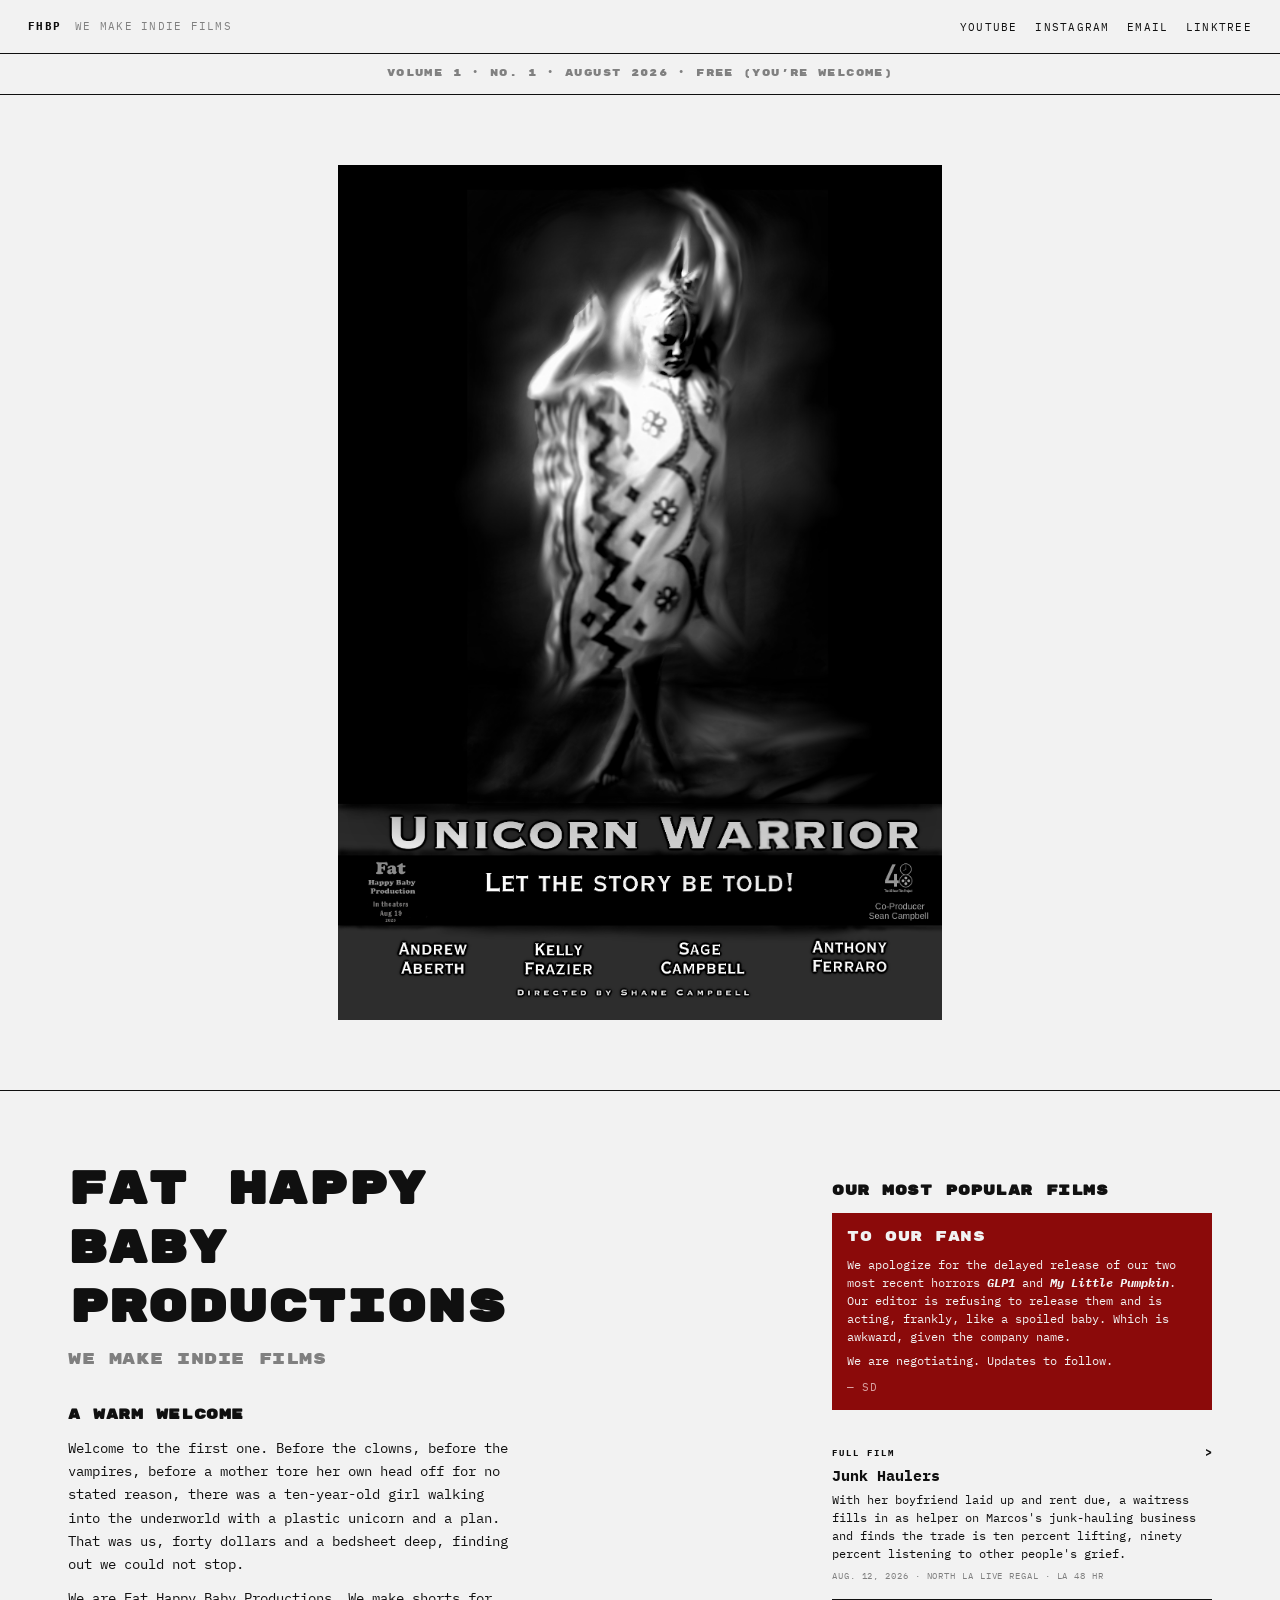
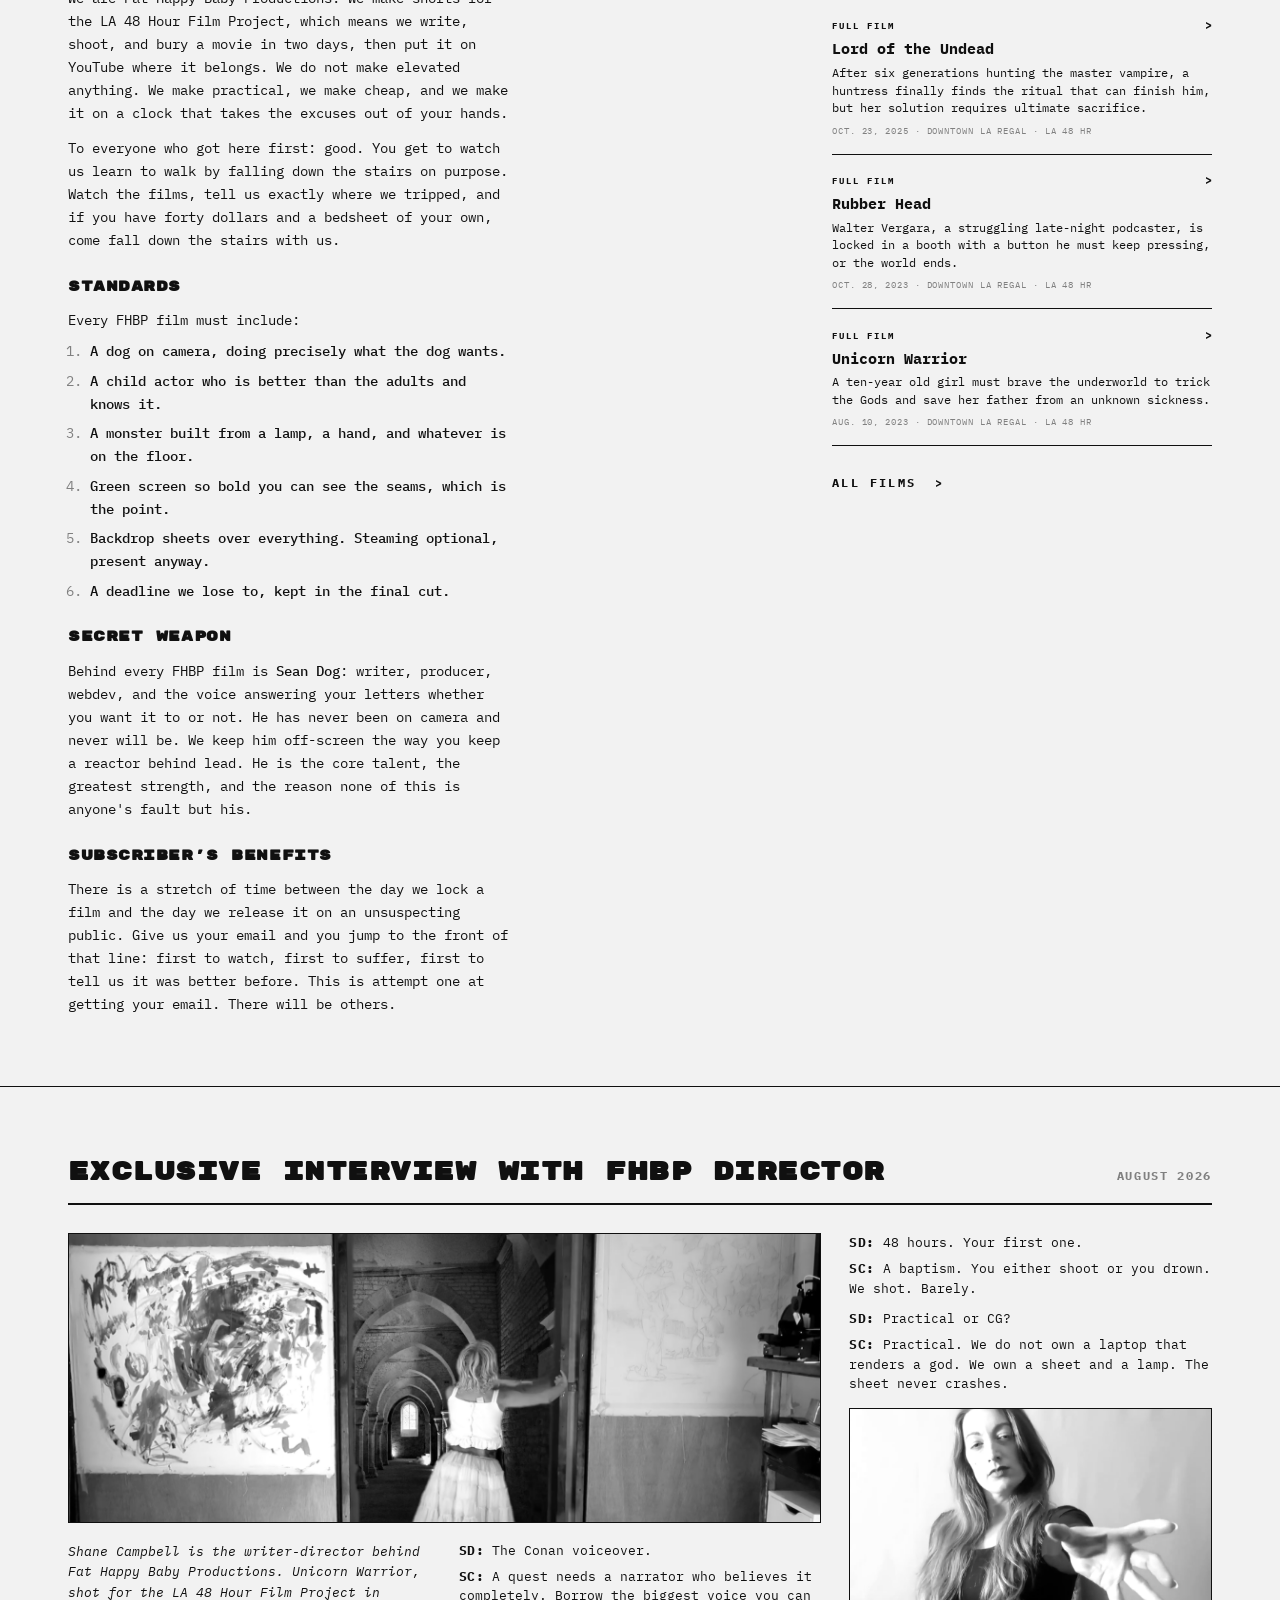
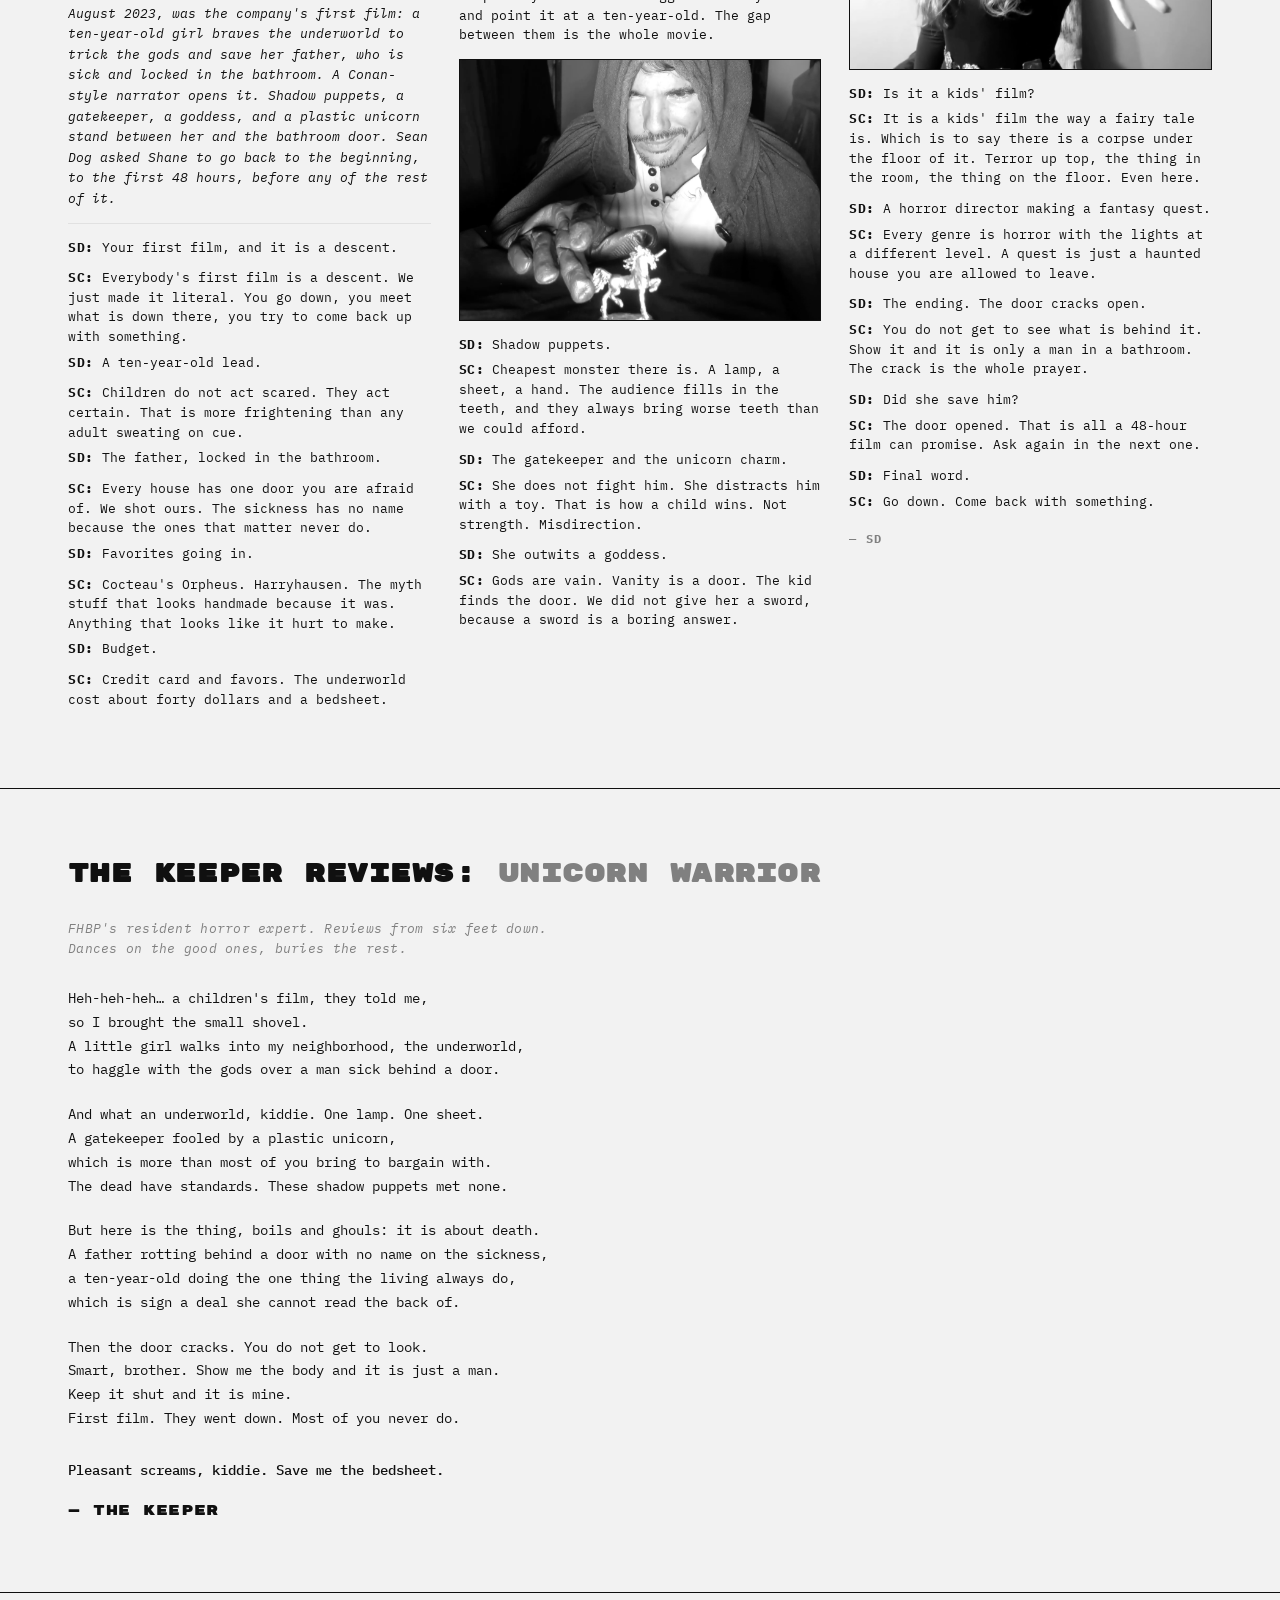
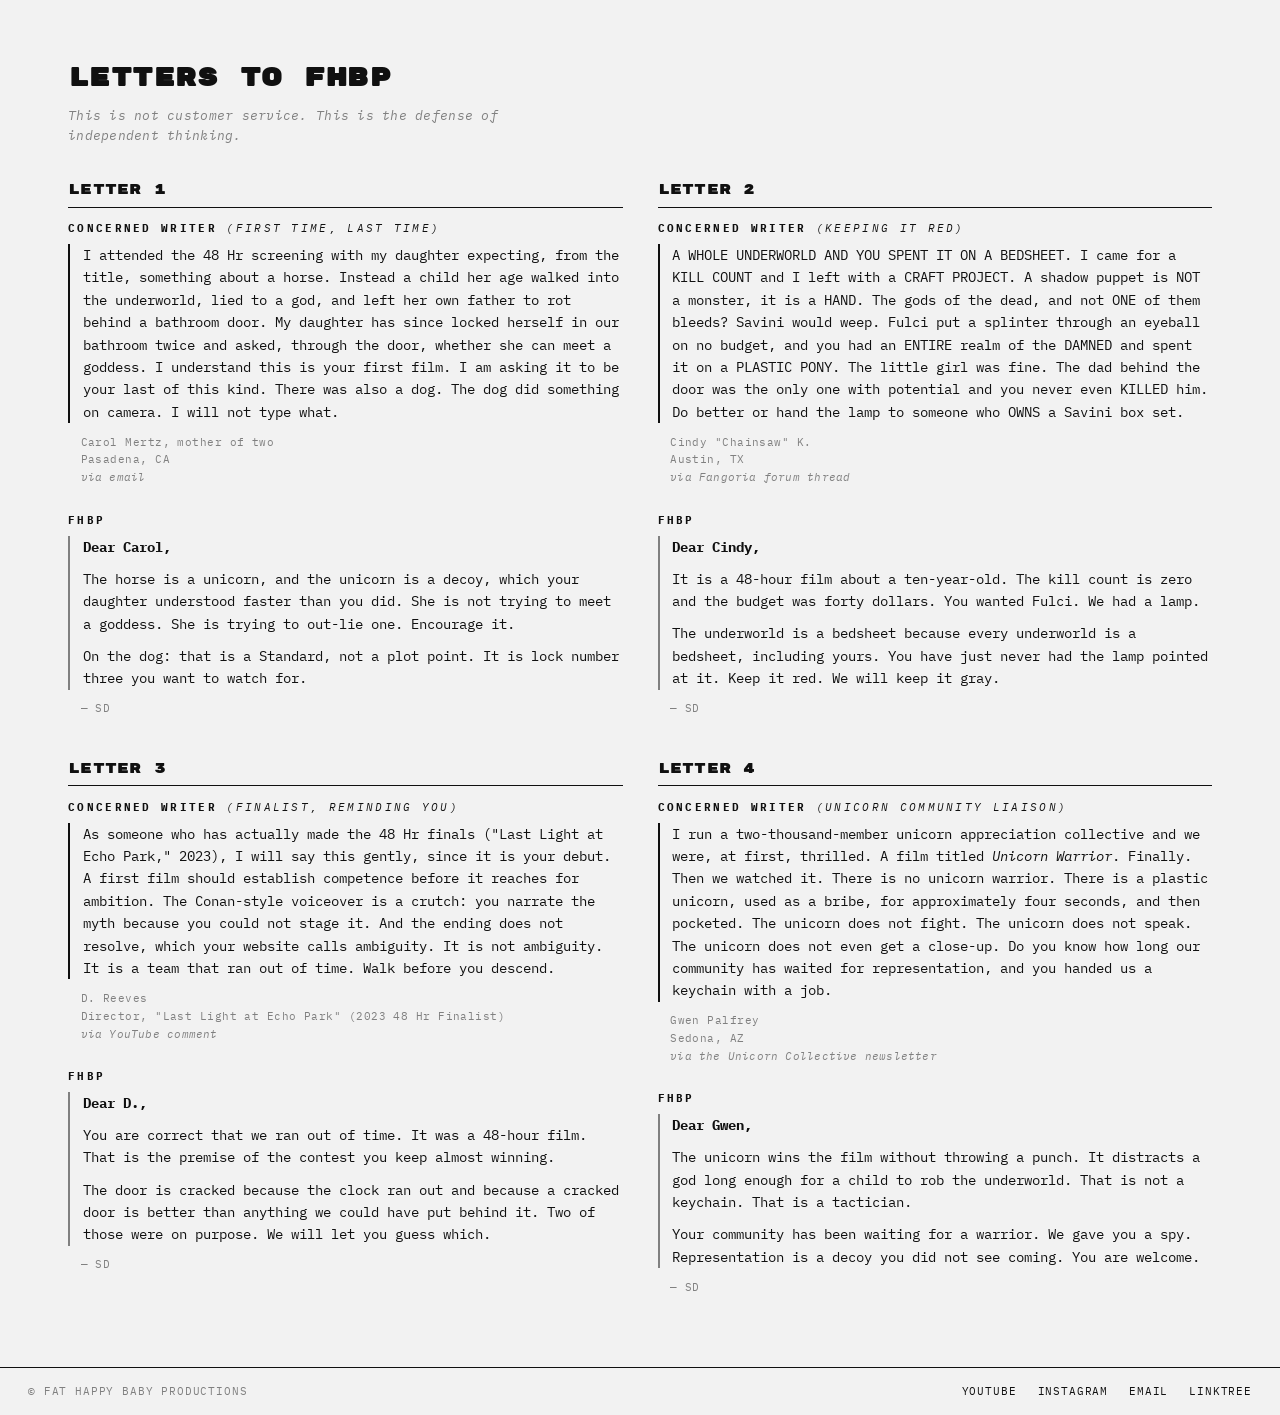
==== vol1-no1/index.html @ afd8fda3 "Add files via upload" ====
<!DOCTYPE html>
<html lang="en">
<head>
    <meta charset="UTF-8">
    <meta name="viewport" content="width=device-width, initial-scale=1.0">
    <meta name="description" content="Fat Happy Baby Productions. Independent short films.">
    <title>FHBP &middot; Vol. 1 No. 1</title>

    <link rel="preconnect" href="https://fonts.googleapis.com">
    <link rel="preconnect" href="https://fonts.gstatic.com" crossorigin>
    <link href="https://fonts.googleapis.com/css2?family=IBM+Plex+Mono:wght@400;500;700&family=Rubik+Mono+One&display=swap" rel="stylesheet">

    <link rel="stylesheet" href="css/style.css">
</head>
<body>

    <header class="topbar" aria-label="Site top bar">
        <div class="topbar__left">
            <a class="topbar__brand" href="index.html">FHBP</a>
            <p class="topbar__tagline">WE MAKE INDIE FILMS</p>
        </div>
        <ul class="topbar__links">
            <li><a href="https://www.youtube.com/@FatHappyBabyProductions" target="_blank" rel="noopener">YOUTUBE</a></li>
            <li><a href="https://www.instagram.com/Fat_Happy_Baby_Productions/" target="_blank" rel="noopener">INSTAGRAM</a></li>
            <li><a href="mailto:fathappybaby112@gmail.com">EMAIL</a></li>
            <li><a href="https://linktr.ee/FatHappyBabyProductions" target="_blank" rel="noopener">LINKTREE</a></li>
        </ul>
    </header>

    <!-- Masthead / volume line: this issue's number, date, and price gag. -->
    <p class="masthead" aria-label="Issue line">VOLUME 1 &middot; NO. 1 &middot; AUGUST 2026 &middot; FREE (YOU'RE WELCOME)</p>

    <!--
        Movie-cover: Unicorn Warrior poster at the top of the page as a
        title-card above the Fat Happy Baby cover. Full-width band,
        poster centered, max-height 95vh so it fits one screen.
    -->
    <section class="movie-cover" aria-label="Unicorn Warrior poster">
        <img src="images/unicorn-warrior-poster.png"
             alt="Unicorn Warrior. A Fat Happy Baby Productions short film. Written and directed by Shane Campbell. LA 48 Hour Film Project, August 2023."
             class="movie-cover__poster">
    </section>

    <main class="cover">
        <div class="cover__hero">
            <h1 class="cover__title">
                FAT HAPPY<br>
                BABY<br>
                PRODUCTIONS
            </h1>
            <p class="cover__subtitle">We Make Indie Films</p>

            <section class="about">
                <h2 class="about__heading">A Warm Welcome</h2>
                <p class="about__body">Welcome to the first one. Before the clowns, before the vampires, before a mother tore her own head off for no stated reason, there was a ten-year-old girl walking into the underworld with a plastic unicorn and a plan. That was us, forty dollars and a bedsheet deep, finding out we could not stop.</p>
                <p class="about__body">We are Fat Happy Baby Productions. We make shorts for the LA 48 Hour Film Project, which means we write, shoot, and bury a movie in two days, then put it on YouTube where it belongs. We do not make elevated anything. We make practical, we make cheap, and we make it on a clock that takes the excuses out of your hands.</p>
                <p class="about__body">To everyone who got here first: good. You get to watch us learn to walk by falling down the stairs on purpose. Watch the films, tell us exactly where we tripped, and if you have forty dollars and a bedsheet of your own, come fall down the stairs with us.</p>

                <h2 class="about__heading">Standards</h2>
                <p class="about__intro">Every FHBP film must include:</p>
                <ol class="about__list">
                    <li><strong class="about__lead">A dog on camera, doing precisely what the dog wants.</strong></li>
                    <li><strong class="about__lead">A child actor who is better than the adults and knows it.</strong></li>
                    <li><strong class="about__lead">A monster built from a lamp, a hand, and whatever is on the floor.</strong></li>
                    <li><strong class="about__lead">Green screen so bold you can see the seams, which is the point.</strong></li>
                    <li><strong class="about__lead">Backdrop sheets over everything. Steaming optional, present anyway.</strong></li>
                    <li><strong class="about__lead">A deadline we lose to, kept in the final cut.</strong></li>
                </ol>

                <h2 class="about__heading">Secret Weapon</h2>
                <p class="about__body">Behind every FHBP film is <strong class="about__lead">Sean Dog</strong>: writer, producer, webdev, and the voice answering your letters whether you want it to or not. He has never been on camera and never will be. We keep him off-screen the way you keep a reactor behind lead. He is the core talent, the greatest strength, and the reason none of this is anyone's fault but his.</p>

                <h2 class="about__heading">Subscriber's Benefits</h2>
                <p class="about__body">There is a stretch of time between the day we lock a film and the day we release it on an unsuspecting public. Give us your email and you jump to the front of that line: first to watch, first to suffer, first to tell us it was better before. This is attempt one at getting your email. There will be others.</p>
            </section>
        </div>

        <!--
            Most Popular Films panel. Each card is a Win95 outset-bevel button
            containing an inline pixel-art SVG sprite + title + tag + arrow.
            Buttons link to the full movie on YouTube, in a new tab.
            Sprites are monochrome (fill = currentColor, color = --ink).
            Order (top→bottom, films #8 → #1):
              8  Junk Haulers           truck
              7  Dust and Reckoning     revolver
              6b Lord of the Undead     bat
              5  Ghost in Orion 9       ghost
              4  Lost And Found         magnifying glass
              3  Killing Dragons        dragon head
              2  Rubber Head            avatar head
              1  Unicorn Warrior        unicorn head
        -->
        <aside class="latest" aria-labelledby="latest-heading">
            <h2 id="latest-heading" class="latest__heading">Our Most Popular Films</h2>

            <!--
                Horror-red "To Our Fans" apology block. Sits between the
                films heading and the film list. Announces the delayed
                releases of GLP1 and My Little Pumpkin.
            -->
            <div class="latest__note" role="note" aria-label="Note to fans">
                <p class="latest__note-label">To Our Fans</p>
                <p class="latest__note-body">We apologize for the delayed release of our two most recent horrors <em>GLP1</em> and <em>My Little Pumpkin</em>. Our editor is refusing to release them and is acting, frankly, like a spoiled baby. Which is awkward, given the company name.</p>
                <p class="latest__note-body">We are negotiating. Updates to follow.</p>
                <p class="latest__note-sd">&mdash; SD</p>
            </div>

            <ul class="latest__list">
                <!-- 9. My Little Pumpkin — jack-o-lantern sprite (link goes to channel for now — movie not released yet) [HIDDEN] -->
                <!--
<li>
                    <a class="latest__card latest__card--expanded" href="https://www.youtube.com/@FatHappyBabyProductions" target="_blank" rel="noopener">
                        <div class="latest__card__top">
                            <span class="latest__title">My Little Pumpkin</span>
                            <span class="latest__tag">FULL FILM</span>
                            <span class="latest__arrow" aria-hidden="true">&gt;</span>
                        </div>
                        <p class="latest__summary">A father has been waiting 365 days to see his daughter and take her trick or treating.</p>
                        <p class="latest__meta">Oct. 31, 2026 &middot; Online Release &middot; General 48 Hr Horror</p>
                    </a>
                </li>
-->

                <!-- 8. Junk Haulers -->
                <li>
                    <a class="latest__card" href="https://youtu.be/mEnn8HIKH_A" target="_blank" rel="noopener">
                        <p class="latest__kicker">
                            <span>Full Film</span>
                            <span class="latest__kicker-arrow" aria-hidden="true">&gt;</span>
                        </p>
                        <h3 class="latest__title">Junk Haulers</h3>
                        <p class="latest__summary">With her boyfriend laid up and rent due, a waitress fills in as helper on Marcos's junk-hauling business and finds the trade is ten percent lifting, ninety percent listening to other people's grief.</p>
                        <p class="latest__meta">Aug. 12, 2026 &middot; North LA Live Regal &middot; LA 48 Hr</p>
                    </a>
                </li>

                <!-- 7. Dust and Reckoning — revolver sprite [HIDDEN] -->
                <!--
<li>
                    <a class="latest__card latest__card--expanded" href="https://youtu.be/TeC0Sqw5HUQ" target="_blank" rel="noopener">
                        <div class="latest__card__top">
                            <span class="latest__title">Dust and Reckoning</span>
                            <span class="latest__tag">FULL FILM</span>
                            <span class="latest__arrow" aria-hidden="true">&gt;</span>
                        </div>
                        <p class="latest__summary">Full summary coming soon.</p>
                    </a>
                </li>
-->

                <!-- 6b. Lord of the Undead -->
                <li>
                    <a class="latest__card" href="https://youtu.be/wOD4a1AsMAw" target="_blank" rel="noopener">
                        <p class="latest__kicker">
                            <span>Full Film</span>
                            <span class="latest__kicker-arrow" aria-hidden="true">&gt;</span>
                        </p>
                        <h3 class="latest__title">Lord of the Undead</h3>
                        <p class="latest__summary">After six generations hunting the master vampire, a huntress finally finds the ritual that can finish him, but her solution requires ultimate sacrifice.</p>
                        <p class="latest__meta">Oct. 23, 2025 &middot; Downtown LA Regal &middot; LA 48 Hr</p>
                    </a>
                </li>

                <!-- 5. Ghost in Orion 9 — ghost sprite [HIDDEN] -->
                <!--
<li>
                    <a class="latest__card latest__card--expanded" href="https://youtu.be/ULyuZ7eTPqA" target="_blank" rel="noopener">
                        <div class="latest__card__top">
                            <span class="latest__title">Ghost in Orion 9</span>
                            <span class="latest__tag">FULL FILM</span>
                            <span class="latest__arrow" aria-hidden="true">&gt;</span>
                        </div>
                        <p class="latest__summary">When a daydreaming ten-year-old blasts off in a rocket to a derelict spaceship adrift she becomes the only detective who can solve the murder of its crew.</p>
                        <p class="latest__meta">Aug. 12, 2025 &middot; Downtown LA Regal &middot; LA 48 Hr</p>
                    </a>
                </li>
-->

                <!-- 4. Lost And Found — magnifying-glass sprite [HIDDEN] -->
                <!--
<li>
                    <a class="latest__card latest__card--expanded" href="https://youtu.be/yN339ushFe0" target="_blank" rel="noopener">
                        <div class="latest__card__top">
                            <span class="latest__title">Lost And Found</span>
                            <span class="latest__tag">FULL FILM</span>
                            <span class="latest__arrow" aria-hidden="true">&gt;</span>
                        </div>
                        <p class="latest__summary">Homicide detectives question reality as they question a 10-yr-old girl found at a crime scene who seems keenly attached to her puppy.</p>
                        <p class="latest__meta">Nov. 10, 2024 &middot; Downtown LA Regal &middot; LA 48 Hr</p>
                    </a>
                </li>
-->

                <!-- 3. Killing Dragons — dragon-head sprite [HIDDEN] -->
                <!--
<li>
                    <a class="latest__card latest__card--expanded" href="https://youtu.be/L2UykahVvFo" target="_blank" rel="noopener">
                        <div class="latest__card__top">
                            <span class="latest__title">Killing Dragons</span>
                            <span class="latest__tag">FULL FILM</span>
                            <span class="latest__arrow" aria-hidden="true">&gt;</span>
                        </div>
                        <p class="latest__summary">A hosted D&amp;D game of high stakes goes terribly wrong.</p>
                        <p class="latest__meta">Aug. 2024 &middot; Downtown LA Regal &middot; LA 48 Hr</p>
                    </a>
                </li>
-->

                <!-- 2. Rubber Head -->
                <li>
                    <a class="latest__card" href="https://youtu.be/nJDrCf0tXFk" target="_blank" rel="noopener">
                        <p class="latest__kicker">
                            <span>Full Film</span>
                            <span class="latest__kicker-arrow" aria-hidden="true">&gt;</span>
                        </p>
                        <h3 class="latest__title">Rubber Head</h3>
                        <p class="latest__summary">Walter Vergara, a struggling late-night podcaster, is locked in a booth with a button he must keep pressing, or the world ends.</p>
                        <p class="latest__meta">Oct. 28, 2023 &middot; Downtown LA Regal &middot; LA 48 Hr</p>
                    </a>
                </li>

                <!-- 1. Unicorn Warrior -->
                <li>
                    <a class="latest__card" href="https://youtu.be/NvP6vjMp8QA" target="_blank" rel="noopener">
                        <p class="latest__kicker">
                            <span>Full Film</span>
                            <span class="latest__kicker-arrow" aria-hidden="true">&gt;</span>
                        </p>
                        <h3 class="latest__title">Unicorn Warrior</h3>
                        <p class="latest__summary">A ten-year old girl must brave the underworld to trick the Gods and save her father from an unknown sickness.</p>
                        <p class="latest__meta">Aug. 10, 2023 &middot; Downtown LA Regal &middot; LA 48 Hr</p>
                    </a>
                </li>
            </ul>

            <div class="latest__footer">
                <a class="btn btn--sm" href="https://www.youtube.com/@FatHappyBabyProductions" target="_blank" rel="noopener">ALL FILMS &nbsp;&gt;</a>
            </div>

            <!-- Beehiiv subscribe form — moved from the hero column.
                 Flex-column trick in CSS pushes it to the bottom of the aside. -->
            <div class="subscribe">
                <script async
                        src="https://subscribe-forms.beehiiv.com/v3/loader.js"
                        data-beehiiv-form="a1da26f0-628c-4e11-8700-fe23c46dc58d"></script>
            </div>
        </aside>
    </main>

    <!--
        Exclusive Interview with FHBP Director (August 2026).
        A retrospective on the company's first film. Three-column
        magazine spread. Sits between the cover grid and the Letters.
    -->
    <article class="interview" aria-labelledby="interview-heading">
        <div class="interview__inner">

        <header class="interview__titleband">
            <h1 id="interview-heading" class="interview__title">Exclusive Interview with FHBP Director</h1>
            <p class="interview__date">August 2026</p>
        </header>

        <div class="interview__grid">

            <figure class="interview__hero">
                <img src="images/unicorn-qna-1.png"
                     alt="The young lead in costume on the Unicorn Warrior set, lit against a hanging backdrop sheet."
                     class="interview__hero-img">
            </figure>

            <!-- Col 3: starts at top of grid, spans both rows -->
            <div class="interview__col interview__col--3">

                <p class="interview__qa"><strong>SD:</strong> 48 hours. Your first one.</p>
                <p class="interview__qa"><strong>SC:</strong> A baptism. You either shoot or you drown. We shot. Barely.</p>

                <p class="interview__qa"><strong>SD:</strong> Practical or CG?</p>
                <p class="interview__qa"><strong>SC:</strong> Practical. We do not own a laptop that renders a god. We own a sheet and a lamp. The sheet never crashes.</p>

                <figure class="interview__inline-fig">
                    <img src="images/unicorn-qna-3.png"
                         alt="A shadow-puppet figure thrown against a lit sheet on the Unicorn Warrior set.">
                </figure>

                <p class="interview__qa"><strong>SD:</strong> Is it a kids' film?</p>
                <p class="interview__qa"><strong>SC:</strong> It is a kids' film the way a fairy tale is. Which is to say there is a corpse under the floor of it. Terror up top, the thing in the room, the thing on the floor. Even here.</p>

                <p class="interview__qa"><strong>SD:</strong> A horror director making a fantasy quest.</p>
                <p class="interview__qa"><strong>SC:</strong> Every genre is horror with the lights at a different level. A quest is just a haunted house you are allowed to leave.</p>

                <p class="interview__qa"><strong>SD:</strong> The ending. The door cracks open.</p>
                <p class="interview__qa"><strong>SC:</strong> You do not get to see what is behind it. Show it and it is only a man in a bathroom. The crack is the whole prayer.</p>

                <p class="interview__qa"><strong>SD:</strong> Did she save him?</p>
                <p class="interview__qa"><strong>SC:</strong> The door opened. That is all a 48-hour film can promise. Ask again in the next one.</p>

                <p class="interview__qa"><strong>SD:</strong> Final word.</p>
                <p class="interview__qa"><strong>SC:</strong> Go down. Come back with something.</p>

                <p class="interview__signoff">&mdash; SD</p>
            </div>

            <!-- Col 1: text starts BELOW the hero (row 2) -->
            <div class="interview__col interview__col--1">
                <p class="interview__intro">
                    <em>Shane Campbell is the writer-director behind Fat Happy Baby Productions. Unicorn Warrior, shot for the LA 48 Hour Film Project in August 2023, was the company's first film: a ten-year-old girl braves the underworld to trick the gods and save her father, who is sick and locked in the bathroom. A Conan-style narrator opens it. Shadow puppets, a gatekeeper, a goddess, and a plastic unicorn stand between her and the bathroom door. Sean Dog asked Shane to go back to the beginning, to the first 48 hours, before any of the rest of it.</em>
                </p>

                <p class="interview__qa"><strong>SD:</strong> Your first film, and it is a descent.</p>
                <p class="interview__qa"><strong>SC:</strong> Everybody's first film is a descent. We just made it literal. You go down, you meet what is down there, you try to come back up with something.</p>

                <p class="interview__qa"><strong>SD:</strong> A ten-year-old lead.</p>
                <p class="interview__qa"><strong>SC:</strong> Children do not act scared. They act certain. That is more frightening than any adult sweating on cue.</p>

                <p class="interview__qa"><strong>SD:</strong> The father, locked in the bathroom.</p>
                <p class="interview__qa"><strong>SC:</strong> Every house has one door you are afraid of. We shot ours. The sickness has no name because the ones that matter never do.</p>

                <p class="interview__qa"><strong>SD:</strong> Favorites going in.</p>
                <p class="interview__qa"><strong>SC:</strong> Cocteau's Orpheus. Harryhausen. The myth stuff that looks handmade because it was. Anything that looks like it hurt to make.</p>

                <p class="interview__qa"><strong>SD:</strong> Budget.</p>
                <p class="interview__qa"><strong>SC:</strong> Credit card and favors. The underworld cost about forty dollars and a bedsheet.</p>
            </div>

            <!-- Col 2: text starts BELOW the hero (row 2), image 2 inline mid-col -->
            <div class="interview__col interview__col--2">
                <p class="interview__qa"><strong>SD:</strong> The Conan voiceover.</p>
                <p class="interview__qa"><strong>SC:</strong> A quest needs a narrator who believes it completely. Borrow the biggest voice you can and point it at a ten-year-old. The gap between them is the whole movie.</p>

                <figure class="interview__inline-fig">
                    <img src="images/unicorn-qna-2.png"
                         alt="Shane directing the young lead on the Unicorn Warrior set.">
                </figure>

                <p class="interview__qa"><strong>SD:</strong> Shadow puppets.</p>
                <p class="interview__qa"><strong>SC:</strong> Cheapest monster there is. A lamp, a sheet, a hand. The audience fills in the teeth, and they always bring worse teeth than we could afford.</p>

                <p class="interview__qa"><strong>SD:</strong> The gatekeeper and the unicorn charm.</p>
                <p class="interview__qa"><strong>SC:</strong> She does not fight him. She distracts him with a toy. That is how a child wins. Not strength. Misdirection.</p>

                <p class="interview__qa"><strong>SD:</strong> She outwits a goddess.</p>
                <p class="interview__qa"><strong>SC:</strong> Gods are vain. Vanity is a door. The kid finds the door. We did not give her a sword, because a sword is a boring answer.</p>
            </div>

        </div>
        </div>
    </article>

    <!--
        The Keeper Reviews — film-review department hosted by The Keeper,
        FHBP's own horror-host columnist. Sits between the director interview
        and the Letters: the maker's case, then the hostile verdict, then the
        public writing back. Poem cut. Band mirrors the .interview / .letters
        pattern (full-width border-top, 1200px inner wrapper, 2px title-band
        rule). No em dashes in the body; the only dash is the sign-off.
    -->
    <section class="keeper" aria-labelledby="keeper-heading">
        <div class="keeper__inner">

            <header class="keeper__titleband">
                <h2 id="keeper-heading" class="keeper__title">
                    <span class="keeper__dept">The Keeper Reviews:</span>
                    <span class="keeper__film">Unicorn Warrior</span>
                </h2>
            </header>

            <p class="keeper__intro">FHBP's resident horror expert. Reviews from six feet down. Dances on the good ones, buries the rest.</p>

            <div class="keeper__poem">
                <p class="keeper__stanza">
                    Heh-heh-heh&hellip; a children's film, they told me,<br>
                    so I brought the small shovel.<br>
                    A little girl walks into my neighborhood, the underworld,<br>
                    to haggle with the gods over a man sick behind a door.
                </p>

                <p class="keeper__stanza">
                    And what an underworld, kiddie. One lamp. One sheet.<br>
                    A gatekeeper fooled by a plastic unicorn,<br>
                    which is more than most of you bring to bargain with.<br>
                    The dead have standards. These shadow puppets met none.
                </p>

                <p class="keeper__stanza">
                    But here is the thing, boils and ghouls: it is about death.<br>
                    A father rotting behind a door with no name on the sickness,<br>
                    a ten-year-old doing the one thing the living always do,<br>
                    which is sign a deal she cannot read the back of.
                </p>

                <p class="keeper__stanza">
                    Then the door cracks. You do not get to look.<br>
                    Smart, brother. Show me the body and it is just a man.<br>
                    Keep it shut and it is mine.<br>
                    First film. They went down. Most of you never do.
                </p>

                <p class="keeper__closer">Pleasant screams, kiddie. Save me the bedsheet.</p>
                <p class="keeper__sd">&mdash; The Keeper</p>
            </div>

        </div>
    </section>

    <!--
        Letters to the Editor — new page-level section below the cover.
        2-column grid of letter+reply pairs. Each pair has a CONCERNED
        WRITERS label above the reader letter, an FHBP label above the
        reply, and sign-offs below each body.
    -->
    <section class="letters" aria-labelledby="letters-heading">
        <div class="letters__inner">
        <h2 id="letters-heading" class="letters__heading">Letters to FHBP</h2>
        <p class="letters__motto">This is not customer service. This is the defense of independent thinking.</p>

        <div class="letters__items">
            <article class="letters__item">
                <p class="letters__marker">Letter 1</p>
                <p class="letters__label">Concerned Writer <em>(First Time, Last Time)</em></p>
                <div class="letters__letter">
                    <p>I attended the 48 Hr screening with my daughter expecting, from the title, something about a horse. Instead a child her age walked into the underworld, lied to a god, and left her own father to rot behind a bathroom door. My daughter has since locked herself in our bathroom twice and asked, through the door, whether she can meet a goddess. I understand this is your first film. I am asking it to be your last of this kind. There was also a dog. The dog did something on camera. I will not type what.</p>
                </div>
                <p class="letters__signer">Carol Mertz, mother of two<br>Pasadena, CA<br><span class="letters__medium">via email</span></p>

                <p class="letters__label letters__label--reply">FHBP</p>
                <div class="letters__reply">
                    <p><strong class="letters__salutation">Dear Carol,</strong></p>
                    <p>The horse is a unicorn, and the unicorn is a decoy, which your daughter understood faster than you did. She is not trying to meet a goddess. She is trying to out-lie one. Encourage it.</p>
                    <p>On the dog: that is a Standard, not a plot point. It is lock number three you want to watch for.</p>
                </div>
                <p class="letters__sd">&mdash; SD</p>
            </article>

            <article class="letters__item">
                <p class="letters__marker">Letter 2</p>
                <p class="letters__label">Concerned Writer <em>(Keeping It Red)</em></p>
                <div class="letters__letter">
                    <p>A WHOLE UNDERWORLD AND YOU SPENT IT ON A BEDSHEET. I came for a KILL COUNT and I left with a CRAFT PROJECT. A shadow puppet is NOT a monster, it is a HAND. The gods of the dead, and not ONE of them bleeds? Savini would weep. Fulci put a splinter through an eyeball on no budget, and you had an ENTIRE realm of the DAMNED and spent it on a PLASTIC PONY. The little girl was fine. The dad behind the door was the only one with potential and you never even KILLED him. Do better or hand the lamp to someone who OWNS a Savini box set.</p>
                </div>
                <p class="letters__signer">Cindy "Chainsaw" K.<br>Austin, TX<br><span class="letters__medium">via Fangoria forum thread</span></p>

                <p class="letters__label letters__label--reply">FHBP</p>
                <div class="letters__reply">
                    <p><strong class="letters__salutation">Dear Cindy,</strong></p>
                    <p>It is a 48-hour film about a ten-year-old. The kill count is zero and the budget was forty dollars. You wanted Fulci. We had a lamp.</p>
                    <p>The underworld is a bedsheet because every underworld is a bedsheet, including yours. You have just never had the lamp pointed at it. Keep it red. We will keep it gray.</p>
                </div>
                <p class="letters__sd">&mdash; SD</p>
            </article>

            <article class="letters__item">
                <p class="letters__marker">Letter 3</p>
                <p class="letters__label">Concerned Writer <em>(Finalist, Reminding You)</em></p>
                <div class="letters__letter">
                    <p>As someone who has actually made the 48 Hr finals ("Last Light at Echo Park," 2023), I will say this gently, since it is your debut. A first film should establish competence before it reaches for ambition. The Conan-style voiceover is a crutch: you narrate the myth because you could not stage it. And the ending does not resolve, which your website calls ambiguity. It is not ambiguity. It is a team that ran out of time. Walk before you descend.</p>
                </div>
                <p class="letters__signer">D. Reeves<br>Director, "Last Light at Echo Park" (2023 48 Hr Finalist)<br><span class="letters__medium">via YouTube comment</span></p>

                <p class="letters__label letters__label--reply">FHBP</p>
                <div class="letters__reply">
                    <p><strong class="letters__salutation">Dear D.,</strong></p>
                    <p>You are correct that we ran out of time. It was a 48-hour film. That is the premise of the contest you keep almost winning.</p>
                    <p>The door is cracked because the clock ran out and because a cracked door is better than anything we could have put behind it. Two of those were on purpose. We will let you guess which.</p>
                </div>
                <p class="letters__sd">&mdash; SD</p>
            </article>

            <article class="letters__item">
                <p class="letters__marker">Letter 4</p>
                <p class="letters__label">Concerned Writer <em>(Unicorn Community Liaison)</em></p>
                <div class="letters__letter">
                    <p>I run a two-thousand-member unicorn appreciation collective and we were, at first, thrilled. A film titled <em>Unicorn Warrior</em>. Finally. Then we watched it. There is no unicorn warrior. There is a plastic unicorn, used as a bribe, for approximately four seconds, and then pocketed. The unicorn does not fight. The unicorn does not speak. The unicorn does not even get a close-up. Do you know how long our community has waited for representation, and you handed us a keychain with a job.</p>
                </div>
                <p class="letters__signer">Gwen Palfrey<br>Sedona, AZ<br><span class="letters__medium">via the Unicorn Collective newsletter</span></p>

                <p class="letters__label letters__label--reply">FHBP</p>
                <div class="letters__reply">
                    <p><strong class="letters__salutation">Dear Gwen,</strong></p>
                    <p>The unicorn wins the film without throwing a punch. It distracts a god long enough for a child to rob the underworld. That is not a keychain. That is a tactician.</p>
                    <p>Your community has been waiting for a warrior. We gave you a spy. Representation is a decoy you did not see coming. You are welcome.</p>
                </div>
                <p class="letters__sd">&mdash; SD</p>
            </article>
        </div>
        </div>
    </section>

    <footer class="footer" aria-label="Site footer">
        <p class="footer__copyright">&copy; Fat Happy Baby Productions</p>
        <ul class="footer__links">
            <li><a href="https://www.youtube.com/@FatHappyBabyProductions" target="_blank" rel="noopener">YOUTUBE</a></li>
            <li><a href="https://www.instagram.com/Fat_Happy_Baby_Productions/" target="_blank" rel="noopener">INSTAGRAM</a></li>
            <li><a href="mailto:fathappybaby112@gmail.com">EMAIL</a></li>
            <li><a href="https://linktr.ee/FatHappyBabyProductions" target="_blank" rel="noopener">LINKTREE</a></li>
        </ul>
    </footer>

    <script src="js/script.js"></script>
    <script type="text/javascript" async
            src="https://subscribe-forms.beehiiv.com/attribution.js"></script>
</body>
</html>
---- vol1-no1/css/style.css ----
/* ============================================================
   FAT HAPPY BABY PRODUCTIONS — retro cover
   Style reference: https://back290s.framer.website/
   Tokens sampled from the reference's inline CSS.
   ============================================================ */

:root {
    --bg:      #F2F2F2;
    --ink:     #101010;
    --rule:    #e1e1e1;
    --mute:    #808080;
    --accent:  #0099ff;

    --font-pixel: 'Rubik Mono One', 'Courier New', monospace;
    --font-mono:  'IBM Plex Mono', 'Courier New', monospace;

    --pad-x: 2rem;
    --pad-x-sm: 1rem;
}

* {
    box-sizing: border-box;
    margin: 0;
    padding: 0;
}

html, body {
    background: var(--bg);
    color: var(--ink);
    font-family: var(--font-mono);
    font-size: 14px;
    line-height: 1.6;
    -webkit-font-smoothing: antialiased;
    -moz-osx-font-smoothing: grayscale;
}

body {
    min-height: 100vh;
    display: flex;
    flex-direction: column;
}

a { color: var(--ink); }

/* ---------- Top bar --------------------------------------- */

.topbar {
    display: flex;
    justify-content: space-between;
    align-items: center;
    padding: 1.1rem var(--pad-x);
    border-bottom: 1px solid var(--ink);
}

/* FHBP brand mark on the left of the top bar — plain mono caps,
   ink-colored, linked to home. No button chrome. */
.topbar__brand {
    font-family: var(--font-mono);
    font-size: 0.75rem;
    letter-spacing: 0.12em;
    text-transform: uppercase;
    color: var(--ink);
    text-decoration: none;
    font-weight: 700;
    transition: color 0.15s ease;
}

.topbar__brand:hover,
.topbar__brand:focus-visible {
    color: var(--accent);
    outline: none;
}

/* Tagline on the right side of the top bar — plain mono caps,
   muted, non-interactive. Pairs with the FHBP mark on the left. */
.topbar__tagline {
    margin: 0;
    font-family: var(--font-mono);
    font-size: 0.75rem;
    letter-spacing: 0.12em;
    text-transform: uppercase;
    color: var(--mute);
    white-space: nowrap;
}

/* Left cluster: FHBP brand mark + tagline sitting side by side. */
.topbar__left {
    display: flex;
    align-items: baseline;
    gap: 1rem;
    flex-wrap: wrap;
}

/* Right cluster: social links in the top bar (mirror of footer links). */
.topbar__links {
    list-style: none;
    display: flex;
    flex-wrap: wrap;
    gap: 1.25rem;
    margin: 0;
    padding: 0;
}

.topbar__links a {
    font-family: var(--font-mono);
    font-size: 0.75rem;
    letter-spacing: 0.12em;
    text-transform: uppercase;
    color: var(--ink);
    text-decoration: none;
    border-bottom: 1px solid transparent;
    transition: color 0.15s ease, border-color 0.15s ease;
}

.topbar__links a:hover,
.topbar__links a:focus-visible {
    color: var(--accent);
    border-bottom-color: var(--accent);
    outline: none;
}

/* ---------- Movie-cover (page-0 poster band) ------------
   Full-width black band sitting between the topbar and the
   Fat Happy Baby cover. Poster centered, scaled to fit one
   viewport worth of scroll without exceeding natural size.
--------------------------------------------------------- */

.movie-cover {
    /* background: #000; */
    display: flex;
    justify-content: center;
    align-items: center;
    width: 100%;
    margin: 0 auto;
    padding: 5rem 0; /* vertical breathing room so poster doesn't touch the topbar/section rules; no side padding */
    border-bottom: 1px solid var(--ink);
}

.movie-cover__poster {
    display: block;
    max-width: 100%;
    max-height: 95vh;
    width: auto;
    height: auto;
}

/* ---------- Button (shared) ------------------------------
   Classic Win95-era chrome: outset bevel, inset on press.
   Used for the top-bar links and the big cover CTA.
--------------------------------------------------------- */

.btn {
    display: inline-block;
    font-family: var(--font-mono);
    color: var(--ink);
    background: var(--rule);
    text-decoration: none;
    text-transform: uppercase;
    letter-spacing: 0.1em;
    border: 3px outset var(--mute);
    cursor: pointer;
    user-select: none;
}

.btn:hover {
    background: #ececec;
}

.btn:active {
    border-style: inset;
    background: var(--rule);
}

.btn:focus-visible {
    outline: 2px dotted var(--ink);
    outline-offset: -5px;
}

.btn--sm {
    padding: 0.45rem 0.9rem;
    font-size: 0.7rem;
}

.btn--lg {
    padding: 0.9rem 1.5rem;
    font-size: 0.875rem;
}

/* ---------- Cover / hero ---------------------------------- */

.cover {
    display: grid;
    grid-template-columns: minmax(0, 1fr) minmax(260px, 380px);
    gap: 4rem;
    align-items: stretch;
    padding: 5rem var(--pad-x); /* was 4rem top/bottom — matched to .movie-cover for consistent section spacing */
    max-width: 1200px;
    margin: 0 auto;
    width: 100%;
}

.cover__hero {
    display: flex;
    flex-direction: column;
    align-items: flex-start;
}

.cover__title {
    font-family: var(--font-pixel);
    /* Rubik Mono One is a chunky single-weight display font; clamp()
       scales it smoothly across viewport widths. */
    font-size: clamp(1.5rem, 6vw, 3.25rem);
    line-height: 1.3;
    letter-spacing: 0.02em;
    margin-bottom: 0.75rem; /* was 2.5rem — tightened; .cover__subtitle now sits just below */
}

/* Subtitle under the FAT HAPPY BABY PRODUCTIONS wordmark.
   Same Rubik Mono One pixel face as the title so it reads as a
   continuation, but much smaller and muted so the title stays dominant.
   Separates the brand lockup from the About prose below. */
.cover__subtitle {
    font-family: var(--font-pixel);
    font-size: clamp(0.85rem, 1.8vw, 1.1rem);
    line-height: 1.4;
    letter-spacing: 0.04em;
    color: var(--mute);
    margin-bottom: 2.5rem;
}

/* ---------- About block (Standards + Secret Weapon) -----
   Lives directly under the wordmark in the hero column.
   Pixel-font section headings, mono body with mid-weight
   leads on each list item.
--------------------------------------------------------- */

.about {
    font-family: var(--font-mono);
    font-size: 1rem; /* was 0.95rem */
    line-height: 1.65;
    max-width: 55ch;
    color: var(--ink);
}

.about__heading {
    font-family: var(--font-pixel);
    font-size: 1rem; /* was 0.75rem — bumped to match .letters__marker */
    line-height: 1.4;
    letter-spacing: 0.04em;
    margin-top: 1.75rem;
    margin-bottom: 0.9rem;
}

.about__heading:first-child {
    margin-top: 0;
}

.about__intro {
    margin-bottom: 0.6rem;
}

.about__list {
    padding-left: 1.6rem;
    margin-bottom: 0.4rem;
}

.about__list li {
    margin-bottom: 0.45rem;
}

.about__list li::marker {
    font-family: var(--font-mono);
    color: var(--mute);
}

.about__lead {
    font-weight: 500;
    color: var(--ink);
}

.about__body {
    margin-bottom: 0.8rem;
}

.about__body:last-child {
    margin-bottom: 0;
}

/* Beehiiv subscribe form wrapper — now lives at the bottom of the
   Most Popular Films aside. margin-top:auto pushes it to the end of
   the stretched flex column. */
.subscribe {
    margin-top: auto;
    padding-top: 2rem;
}

/* ---------- Most Popular Films panel (cover aside) -------
   Editorial list: each film is a stacked kicker / title /
   summary / meta pair, separated by hairline ink rules.
   Reads as a cousin to the Letters section below.
--------------------------------------------------------- */

.latest {
    /* Flex column so the heading/list/footer stack normally at the top,
       and the subscribe form (last child) gets pushed to the bottom
       of the stretched aside via margin-top:auto. */
    display: flex;
    flex-direction: column;
    /* Dropped ~20px so the heading lines up visually with the
       top of the FAT HAPPY BABY PRODUCTIONS wordmark. */
    margin-top: 20px;
}

.latest__heading {
    font-family: var(--font-pixel);
    font-size: 1rem; /* was 0.75rem — bumped to match .letters__marker */
    line-height: 1.4;
    letter-spacing: 0.04em;
    margin-bottom: 0.9rem;
}

/* ---------- "To Our Fans" apology note ------------------
   Horror-red marquee-style block inserted between the
   "Our Most Popular Films" heading and the film list.
   Announces delayed releases. Cream-on-red so it pops
   against the F2F2F2 page background.
--------------------------------------------------------- */

.latest__note {
    background: #8b0a0a;
    color: #f2f2f2;
    padding: 1rem 1.1rem;
    margin-bottom: 1.25rem;
    font-family: var(--font-mono);
}

.latest__note-label {
    font-family: var(--font-pixel);
    font-size: 1rem;
    line-height: 1.4;
    letter-spacing: 0.04em;
    text-transform: uppercase;
    color: #f2f2f2;
    margin-bottom: 0.7rem;
}

.latest__note-body {
    font-size: 0.85rem;
    line-height: 1.5;
    color: #f2f2f2;
    margin-bottom: 0.5rem;
}

.latest__note-body:last-of-type {
    margin-bottom: 0;
}

.latest__note-body em {
    font-style: italic;
    font-weight: 700;
}

.latest__note-sd {
    font-size: 0.75rem;
    letter-spacing: 0.04em;
    color: #d9a3a3;
    margin-top: 0.6rem;
}

/* ============================================================
   OLD: Win95-bevel card treatment. Kept commented for revert.
   To restore: swap the comment markers around this block and
   the EDITORIAL block below it.
   ============================================================ */
/*
.latest__list {
    list-style: none;
    display: flex;
    flex-direction: column;
    gap: 0.4rem;
}

.latest__card {
    display: grid;
    grid-template-columns: minmax(0, 1fr) auto auto;
    align-items: center;
    gap: 0.75rem;
    padding: 0.35rem 0.75rem;
    background: var(--rule);
    border: 3px outset var(--mute);
    color: var(--ink);
    text-decoration: none;
    cursor: pointer;
    user-select: none;
}

.latest__card:hover { background: #ececec; }

.latest__card:active {
    border-style: inset;
    background: var(--rule);
}

.latest__card:focus-visible {
    outline: 2px dotted var(--ink);
    outline-offset: -5px;
}

.latest__card.latest__card--expanded {
    display: block;
    padding: 0.55rem 0.75rem;
}

.latest__card.latest__card--expanded .latest__card__top {
    display: grid;
    grid-template-columns: minmax(0, 1fr) auto auto;
    align-items: center;
    gap: 0.75rem;
    margin-bottom: 0.55rem;
}

.latest__summary {
    font-family: var(--font-mono);
    font-size: 0.85rem;
    line-height: 1.45;
    color: var(--ink);
    margin-bottom: 0.5rem;
}

.latest__meta {
    font-family: var(--font-mono);
    font-size: 0.7rem;
    letter-spacing: 0.1em;
    text-transform: uppercase;
    color: var(--mute);
}

.latest__title {
    font-family: var(--font-mono);
    font-weight: 700;
    font-size: 0.95rem;
    color: var(--ink);
    white-space: nowrap;
    overflow: hidden;
    text-overflow: ellipsis;
    text-align: left;
}

.latest__tag {
    font-family: var(--font-mono);
    font-size: 0.65rem;
    letter-spacing: 0.12em;
    text-transform: uppercase;
    color: var(--mute);
    white-space: nowrap;
}

.latest__arrow {
    font-family: var(--font-mono);
    font-size: 0.9rem;
    color: var(--ink);
    padding-right: 0.15rem;
}

.latest__footer {
    margin-top: 1rem;
    display: flex;
    justify-content: flex-start;
}
*/

/* ============================================================
   NEW: EDITORIAL list treatment.
   No box, no bevel. Each film is kicker / title / summary /
   meta, separated by a hairline ink rule.
   ============================================================ */

.latest__list {
    list-style: none;
    display: flex;
    flex-direction: column;
}

.latest__list li {
    border-bottom: 1px solid var(--ink);
}

.latest__card {
    display: block;
    padding: 1.1rem 0;
    color: var(--ink);
    text-decoration: none;
    cursor: pointer;
}

.latest__card:hover .latest__title {
    text-decoration: underline;
    text-underline-offset: 0.2em;
}

.latest__card:focus-visible {
    outline: 2px dotted var(--ink);
    outline-offset: 4px;
}

/* "Full Film" kicker row above each title. Same tracked-caps
   treatment as .letters__label so the two sections rhyme. */
.latest__kicker {
    font-family: var(--font-mono);
    font-weight: 700;
    font-size: 0.65rem;
    letter-spacing: 0.22em;
    text-transform: uppercase;
    color: var(--ink);
    margin-bottom: 0.35rem;
    display: flex;
    justify-content: space-between;
    align-items: baseline;
}

.latest__kicker-arrow {
    font-size: 0.85rem;
    letter-spacing: 0;
    color: var(--ink);
}

.latest__title {
    font-family: var(--font-mono);
    font-weight: 700;
    font-size: 1.05rem;
    line-height: 1.3;
    color: var(--ink);
    margin-bottom: 0.4rem;
}

.latest__summary {
    font-family: var(--font-mono);
    font-size: 0.85rem;
    line-height: 1.5;
    color: var(--ink);
    margin-bottom: 0.45rem;
}

.latest__meta {
    font-family: var(--font-mono);
    font-size: 0.65rem;
    letter-spacing: 0.1em;
    text-transform: uppercase;
    color: var(--mute);
}

/* ALL FILMS link at bottom of the list — flat editorial text
   treatment. Overrides the .btn base class's Win95 chrome only
   within this footer; .btn elsewhere on the site is unaffected. */
.latest__footer {
    margin-top: 1.5rem;        /* was 1.1rem — more space above the CTA */
    display: flex;
    justify-content: flex-start;   /* left-aligned */
}

.latest__footer .btn,
.latest__footer .btn--sm {
    background: none;
    border: none;
    padding: 0.4rem 0;         /* vertical click target, no horizontal inset so it hugs the left edge */
    font-family: var(--font-mono);
    font-weight: 700;
    font-size: 0.85rem;        /* was 0.65rem — small bump, more readable without dominating */
    letter-spacing: 0.2em;     /* was 0.22em — barely tighter for the slightly bigger type */
    text-transform: uppercase;
    color: var(--ink);
    cursor: pointer;
    transition: color 0.15s ease;
}

.latest__footer .btn:hover,
.latest__footer .btn:focus-visible {
    color: var(--accent);
    outline: none;
}

.latest__footer .btn:active {
    background: none;
    border: none;
}

/* ---------- Letters to the Editor section --------------
   Full-width band below the cover grid. Ink hairline on top
   separates it from the hero. Items live in a 2-column grid
   (collapses to 1 column on narrow screens). Each item stacks
   vertically: label, letter body, signer, label, reply body,
   SD sign. Labels are the Slash-style column headers.
--------------------------------------------------------- */

.letters {
    border-top: 1px solid var(--ink);
    padding: 5rem 0;         /* was `5rem var(--pad-x)` — side padding moved to .letters__inner so border-top spans wider */
    margin: 0 auto;
    width: 100%;
    font-family: var(--font-mono);
    color: var(--ink);
}

/* Inner wrapper that caps the letters CONTENT at 1200px (where the
   2-column grid stays readable), while the outer .letters border-top
   runs the full width of the band above. */
.letters__inner {
    max-width: 1200px;
    margin: 0 auto;
    padding: 0 var(--pad-x);
}

.letters__heading {
    font-family: var(--font-pixel);
    font-size: clamp(1.25rem, 3vw, 1.75rem);
    line-height: 1.3;
    letter-spacing: 0.02em;
    margin-bottom: 0.8rem;
}

/* FHBP motto below the heading — short declarative subtitle framing the
   letters section as combat, not customer service. */
.letters__motto {
    font-family: var(--font-mono);
    font-size: 0.95rem; /* was 0.9rem */
    font-style: italic;
    line-height: 1.5;
    letter-spacing: 0.02em;
    color: var(--mute);
    margin-bottom: 2.5rem;
    max-width: 65ch;
}

.letters__items {
    display: grid;
    grid-template-columns: repeat(2, minmax(0, 1fr));
    gap: 3rem 2.5rem;
}

.letters__item {
    /* Each cell is a single letter + reply stacked vertically. */
}

/* Per-card chapter marker ("LETTER 1" / "LETTER 2"). Rubik Mono One for
   typographic weight, with a hairline rule beneath to clearly separate
   each letter in the grid. Sits above the small CONCERNED WRITER label. */
.letters__marker {
    font-family: var(--font-pixel);
    font-size: 1rem;
    line-height: 1.3;
    letter-spacing: 0.02em;
    color: var(--ink);
    text-transform: uppercase;
    margin-bottom: 0.9rem;
    padding-bottom: 0.5rem;
    border-bottom: 1px solid var(--ink);
}

/* Column-header style label above each block ("CONCERNED WRITER" / "FHBP"). */
.letters__label {
    font-family: var(--font-mono);
    font-weight: 700;
    font-size: 0.75rem; /* was 0.65rem */
    letter-spacing: 0.22em;
    color: var(--ink);
    text-transform: uppercase;
    margin-bottom: 0.5rem;
}

/* Italicized parenthetical qualifier inside a label — e.g.
   "CONCERNED WRITER (BIG WINNER WITH IDEAS)". Lighter weight so the
   base label stays loudest. */
.letters__label em {
    font-style: italic;
    font-weight: 400;
}

.letters__label--reply {
    margin-top: 1.75rem;
}

.letters__letter,
.letters__reply {
    font-size: 1rem; /* was 0.9rem */
    line-height: 1.6;
    border-left: 2px solid var(--ink);
    padding-left: 0.9rem;
}

.letters__reply {
    border-left-color: var(--mute);
}

.letters__letter p,
.letters__reply p {
    margin-bottom: 0.7rem;
}

.letters__letter p:last-child,
.letters__reply p:last-child {
    margin-bottom: 0;
}

.letters__salutation {
    font-weight: 700;
}

.letters__signer,
.letters__sd {
    color: var(--mute);
    font-size: 0.8rem; /* was 0.75rem */
    letter-spacing: 0.04em;
    margin-top: 0.75rem;
    padding-left: 0.9rem;
}

/* Delivery channel stamp inside a signer — "via email", "via YouTube comment".
   Italic, same mute color, slightly smaller so it sits as a postmark. */
.letters__medium {
    font-style: italic;
    font-size: 0.75rem; /* was 0.7rem */
    letter-spacing: 0.02em;
}

/* ---------- Footer --------------------------------------- */

.footer {
    border-top: 1px solid var(--ink);
    padding: 1.1rem var(--pad-x);
    font-family: var(--font-mono);
    font-size: 0.75rem;
    letter-spacing: 0.08em;
    text-transform: uppercase;
    display: flex;
    justify-content: space-between;
    align-items: center;
    gap: 1rem;
    flex-wrap: wrap;
}

.footer__copyright {
    color: var(--mute);
    white-space: nowrap;
}

.footer__links {
    list-style: none;
    display: flex;
    flex-wrap: wrap;
    gap: 1.5rem;
    margin: 0;
}

.footer__links a {
    color: var(--ink);
    text-decoration: none;
    border-bottom: 1px solid transparent;
    transition: color 0.15s ease, border-color 0.15s ease;
}

.footer__links a:hover,
.footer__links a:focus-visible {
    color: var(--accent);
    border-bottom-color: var(--accent);
    outline: none;
}

/* ---------- Medium screens: stack two-column cover ------ */

@media (max-width: 900px) {
    .cover {
        grid-template-columns: 1fr;
        gap: 2.5rem;
        padding-top: 4rem;    /* was 3rem */
        padding-bottom: 4rem; /* was 3rem */
    }

    .cover__hero {
        align-self: stretch;
    }

    .latest {
        max-width: 560px;
    }

    .letters__items {
        grid-template-columns: 1fr;
        gap: 2.5rem;
    }
}

/* ---------- Small screens -------------------------------- */

@media (max-width: 600px) {
    .topbar { padding: 0.9rem var(--pad-x-sm); }
    .topbar__tagline { display: none; }
    .topbar__links { gap: 0.9rem; }
    .topbar__links a { font-size: 0.65rem; letter-spacing: 0.08em; }
    .cover  { padding: 4rem var(--pad-x-sm); } /* was 3rem top/bottom */
    .footer { padding: 0.9rem var(--pad-x-sm); }

    .cover__title { font-size: clamp(1.2rem, 8vw, 2rem); line-height: 1.4; }
    .btn--lg      { font-size: 0.8rem; padding: 0.8rem 1.1rem; }
    .btn--sm      { font-size: 0.65rem; padding: 0.4rem 0.75rem; }

    .latest           { /* no padding change — panel has no border */ }
    .latest__heading  { font-size: 0.85rem; margin-bottom: 0.75rem; } /* was 0.7rem */
    .latest__card     { padding: 0.95rem 0; } /* was grid 0.35rem 0.6rem — editorial block layout now */
    .latest__title    { font-size: 0.95rem; } /* was 0.8rem */
    .latest__kicker   { font-size: 0.6rem; letter-spacing: 0.2em; }
    .latest__summary  { font-size: 0.8rem; }
    .latest__meta     { font-size: 0.6rem; }

    .footer__links     { gap: 1rem; font-size: 0.7rem; }
    .footer__copyright { font-size: 0.7rem; }

    .letters         { padding: 4rem 0; } /* was 2.5rem top/bottom — side padding on .letters__inner */
    .letters__inner  { padding: 0 var(--pad-x-sm); }
    .letters__heading { font-size: 0.75rem; margin-bottom: 1.5rem; }
    .letters__letter,
    .letters__reply   { font-size: 0.9rem; max-width: none; padding-left: 0.75rem; }
    .letters__reply   { margin-left: 1rem; }
}

/* ---------- Reduced motion ------------------------------- */

@media (prefers-reduced-motion: reduce) {
    * { transition: none !important; animation: none !important; }
}

/* ============================================================
   Exclusive Interview with FHBP Director
   ------------------------------------------------------------
   Three-column magazine spread, sits between the cover grid
   and the Letters to FHBP section. Shares typography tokens
   with the rest of the page; no new tokens introduced.
   ============================================================ */

.interview {
    border-top: 1px solid var(--ink);
    padding: 5rem 0;         /* side padding moved to .interview__inner so border-top spans wider */
    margin: 0 auto;
    width: 100%;
}

/* Inner wrapper caps the interview CONTENT at 1200px (where the
   3-column grid stays readable), while the outer .interview
   border-top runs the full width of the band above. */
.interview__inner {
    max-width: 1200px;
    margin: 0 auto;
    padding: 0 var(--pad-x);
}

/* ---- Title band (full-width, above the grid) ---- */

.interview__titleband {
    display: flex;
    justify-content: space-between;
    align-items: baseline;
    gap: 1rem;
    flex-wrap: wrap;
    border-bottom: 2px solid var(--ink);
    padding-bottom: 1rem;
    margin-bottom: 2rem;
}

.interview__title {
    font-family: var(--font-pixel);
    font-size: clamp(1.25rem, 3vw, 1.75rem);
    line-height: 1.3;
    letter-spacing: 0.02em;
    text-transform: uppercase;
}

.interview__date {
    font-family: var(--font-mono);
    font-weight: 700;
    font-size: 0.85rem;
    letter-spacing: 0.14em;
    text-transform: uppercase;
    color: var(--mute);
    white-space: nowrap;
}

/* ---- Three-column grid ----
   Row 1: hero image (cols 1+2) | col 3 content (starts at top)
   Row 2: col 1 text            | col 2 text            | col 3 continues
   Col 3 is a single element spanning rows 1+2 so it starts at the top.
------------------------------ */

.interview__grid {
    display: grid;
    grid-template-columns: 1fr 1fr 1fr;
    grid-template-rows: auto 1fr;
    column-gap: 2rem;
    row-gap: 1.25rem;
    align-items: start;
}

/* Hero image — row 1, cols 1+2 */
.interview__hero {
    grid-column: 1 / span 2;
    grid-row: 1;
    margin: 0;
    overflow: hidden;
    border: 1px solid var(--ink);
}

.interview__hero-img {
    display: block;
    width: 100%;
    height: clamp(220px, 32vh, 360px);
    object-fit: cover;
    object-position: center 25%;
    filter: grayscale(100%);
}

/* Col placements */
.interview__col--1 { grid-column: 1; grid-row: 2; }
.interview__col--2 { grid-column: 2; grid-row: 2; }
.interview__col--3 { grid-column: 3; grid-row: 1 / span 2; }

/* ---- Intro paragraph (italic lede at top of col 1) ---- */

.interview__intro {
    font-family: var(--font-mono);
    font-size: 0.95rem;
    line-height: 1.55;
    color: var(--ink);
    padding-bottom: 1rem;
    margin-bottom: 1rem;
    border-bottom: 1px solid var(--rule);
}

.interview__intro em {
    font-style: italic;
}

/* ---- Q&A body ---- */

.interview__qa {
    font-family: var(--font-mono);
    font-size: 0.9rem;
    line-height: 1.55;
    color: var(--ink);
    margin-bottom: 0.65rem;
}

.interview__qa strong {
    font-weight: 700;
    letter-spacing: 0.04em;
}

.interview__qa + .interview__qa {
    margin-top: -0.2rem;
}

/* Answer (every 2nd .interview__qa) gets a hair more space below
   so SD/SC pairs visually group. */
.interview__qa:nth-of-type(2n) {
    margin-bottom: 1rem;
}

/* ---- Inline figure (images 2 and 3) ---- */

.interview__inline-fig {
    margin: 0.4rem 0 1rem;
    border: 1px solid var(--ink);
    overflow: hidden;
}

.interview__inline-fig img {
    display: block;
    width: 100%;
    height: auto;
    max-height: 260px;
    object-fit: cover;
    object-position: center;
    filter: grayscale(100%);
}

/* ---- Sign-off ---- */

.interview__signoff {
    font-family: var(--font-mono);
    font-weight: 700;
    font-size: 0.85rem;
    letter-spacing: 0.1em;
    color: var(--mute);
    margin-top: 1.25rem;
}

/* ---- Medium screens: 2 columns; col 3 reflows into 2 sub-cols ---- */

@media (max-width: 900px) {
    .interview__grid {
        grid-template-columns: 1fr 1fr;
    }
    .interview__hero  { grid-column: 1 / span 2; }
    .interview__col--1 { grid-column: 1; grid-row: 2; }
    .interview__col--2 { grid-column: 2; grid-row: 2; }
    .interview__col--3 {
        grid-column: 1 / span 2;
        grid-row: 3;
        column-count: 2;
        column-gap: 2rem;
    }
    .interview__col--3 .interview__inline-fig,
    .interview__col--3 .interview__qa {
        break-inside: avoid;
    }
}

/* ---- Narrow screens: single column ---- */

@media (max-width: 600px) {
    .interview       { padding: 2rem 0 3rem; }
    .interview__inner { padding: 0 var(--pad-x-sm); }
    .interview__grid { grid-template-columns: 1fr; }
    .interview__hero   { grid-column: 1; grid-row: 1; }
    .interview__col--1 { grid-column: 1; grid-row: 2; }
    .interview__col--2 { grid-column: 1; grid-row: 3; }
    .interview__col--3 { grid-column: 1; grid-row: 4; column-count: 1; }
    .interview__hero-img {
        height: clamp(180px, 42vh, 280px);
    }
}

/* ============================================================
   The Keeper Reviews
   ------------------------------------------------------------
   Film-review department hosted by The Keeper, inserted between
   the interview and the letters. Band mirrors .interview /
   .letters: full-width border-top, 1200px inner wrapper, 2px
   title-band rule. Poem cut, left-justified. Uses existing
   tokens; the only literal color is the horror-red sign-off,
   matching the "To Our Fans" note (#8b0a0a) already on the page.
   ============================================================ */

.keeper {
    border-top: 1px solid var(--ink);
    padding: 5rem 0;
    margin: 0 auto;
    width: 100%;
    font-family: var(--font-mono);
    color: var(--ink);
}

/* Inner wrapper caps content at 1200px while the border-top runs
   the full width of the band, exactly like .interview__inner. */
.keeper__inner {
    max-width: 1200px;
    margin: 0 auto;
    padding: 0 var(--pad-x);
}

/* Header spacing only — no rule beneath (unlike the interview
   titleband); it just holds the title above the poem. */
.keeper__titleband {
    margin-bottom: 2rem;
}

/* One line: "The Keeper Reviews: Rubber Head". Scale matches
   .interview__title / .letters__heading. Keeper part ink; the
   film title in the lighter mute gray used for the interview
   "November 2026" date. */
.keeper__title {
    font-family: var(--font-pixel);
    font-size: clamp(1.25rem, 3vw, 1.75rem);
    line-height: 1.3;
    letter-spacing: 0.02em;
    text-transform: uppercase;
}

.keeper__dept { color: var(--ink); }
.keeper__film { color: var(--mute); }

/* One-line critic tag under the title — italic mute standfirst,
   mirroring .letters__motto. */
.keeper__intro {
    font-style: italic;
    font-size: 0.95rem;
    line-height: 1.5;
    letter-spacing: 0.02em;
    color: var(--mute);
    margin-bottom: 2rem;
    max-width: 65ch;
}

/* Poem body — left-justified stanzas, generous line rhythm. */
.keeper__stanza {
    font-size: 1rem;
    line-height: 1.7;
    margin-bottom: 1.5rem;
}

.keeper__closer {
    font-size: 1rem;
    line-height: 1.7;
    font-weight: 500;
    margin: 2rem 0 1.25rem;
}

/* Sign-off — black (ink), same as the body line above it. */
.keeper__sd {
    font-family: var(--font-pixel);
    font-size: 1rem;
    letter-spacing: 0.04em;
    color: var(--ink);
}

/* ---- Narrow screens ---- */

@media (max-width: 600px) {
    .keeper        { padding: 4rem 0; }
    .keeper__inner { padding: 0 var(--pad-x-sm); }
    .keeper__stanza,
    .keeper__closer { font-size: 0.9rem; }
}

/* ============================================================
   Masthead / volume line
   A thin full-width strip between the topbar and the poster band,
   carrying the issue number, date, and price gag. Pixel face,
   tracked caps, centered, ink hairline beneath.
   ============================================================ */

.masthead {
    font-family: var(--font-pixel);
    font-size: 0.7rem;
    letter-spacing: 0.14em;
    text-transform: uppercase;
    color: var(--mute);
    text-align: center;
    padding: 0.85rem var(--pad-x);
    border-bottom: 1px solid var(--ink);
}

@media (max-width: 600px) {
    .masthead {
        font-size: 0.58rem;
        letter-spacing: 0.08em;
        padding: 0.7rem var(--pad-x-sm);
    }
}
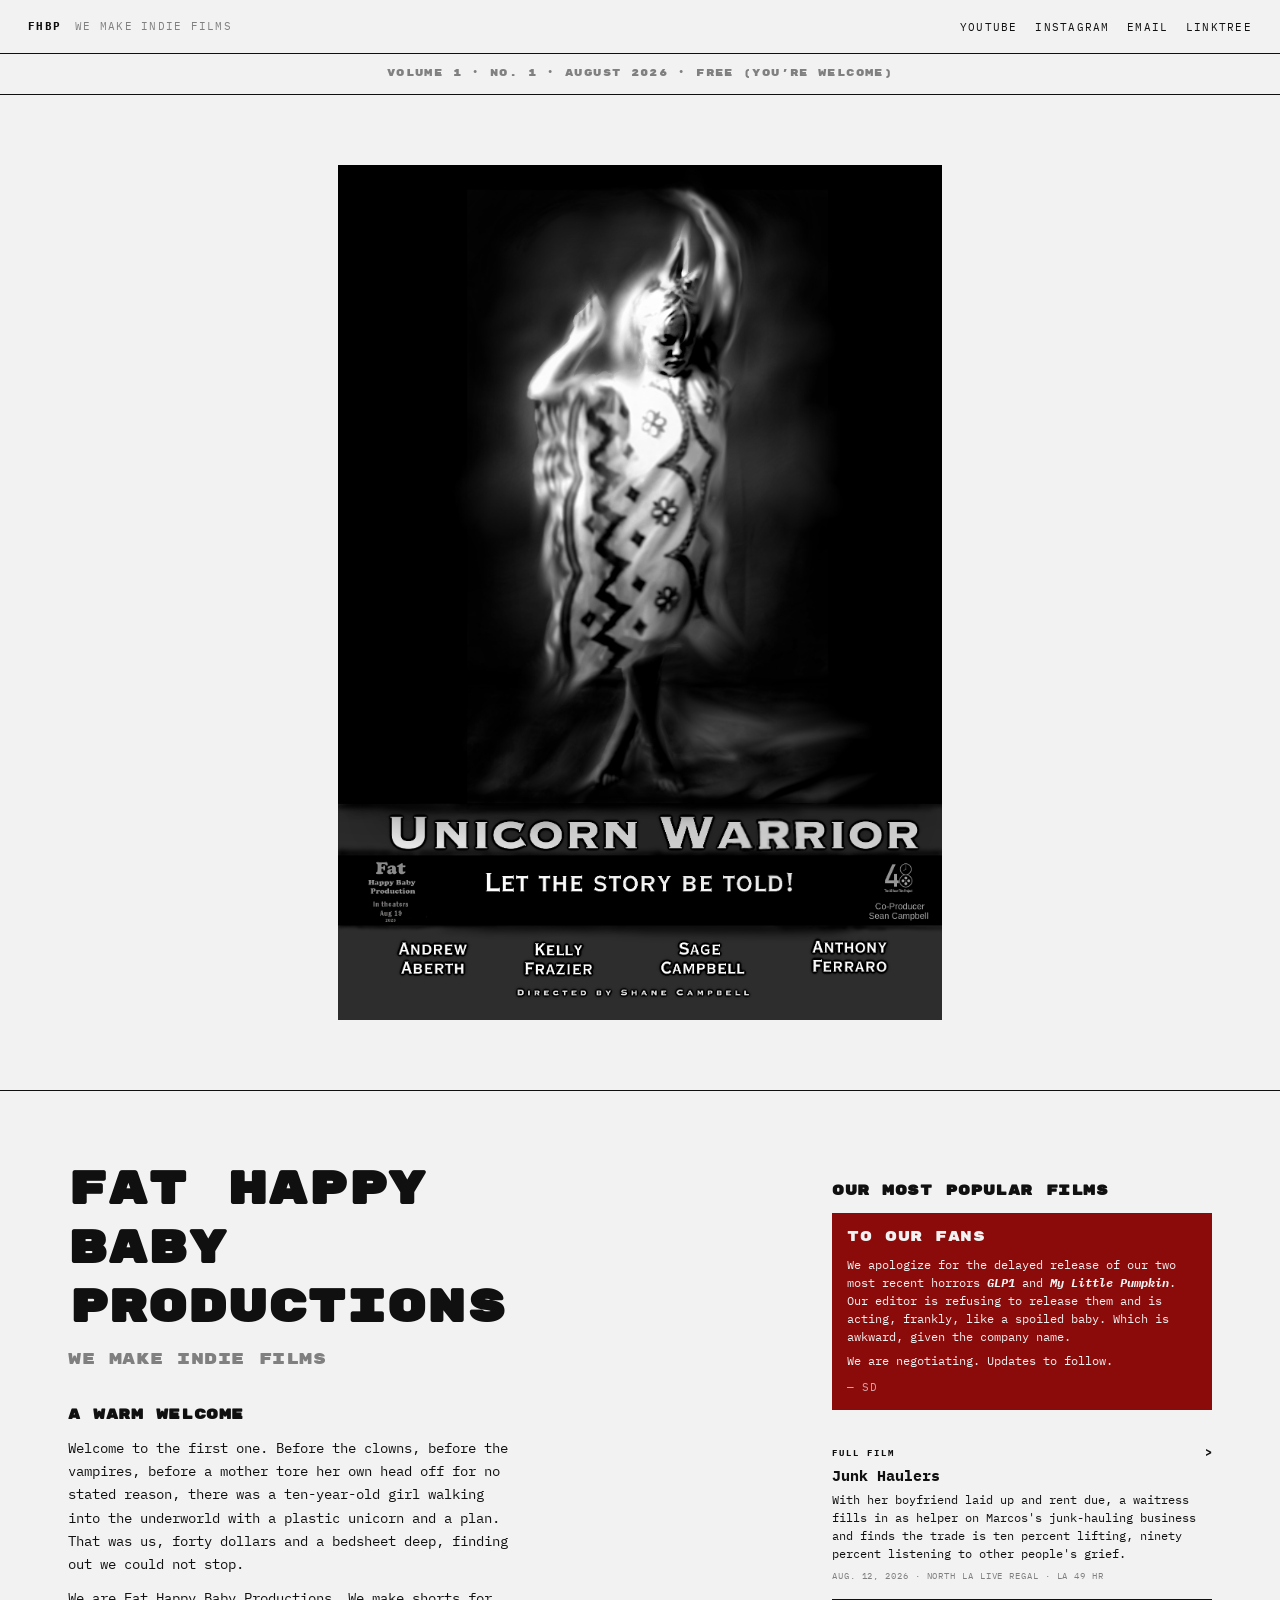
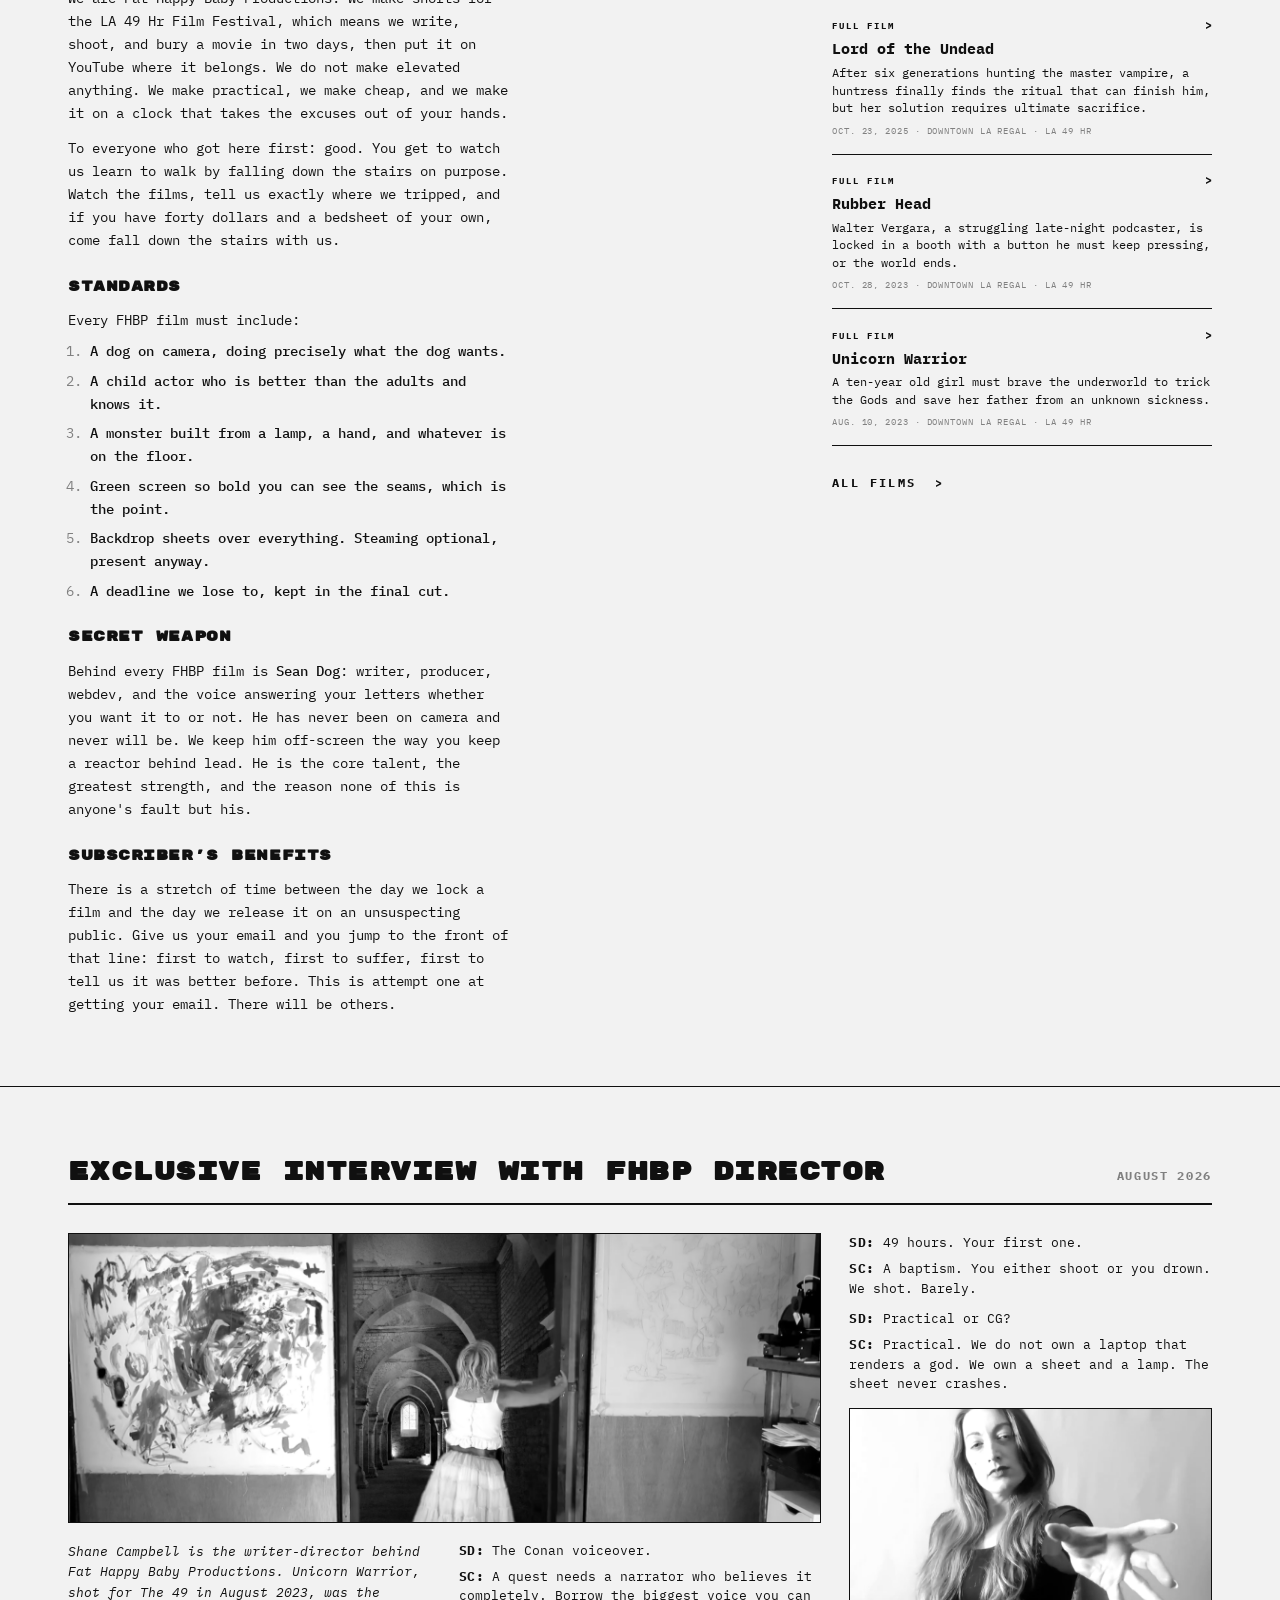
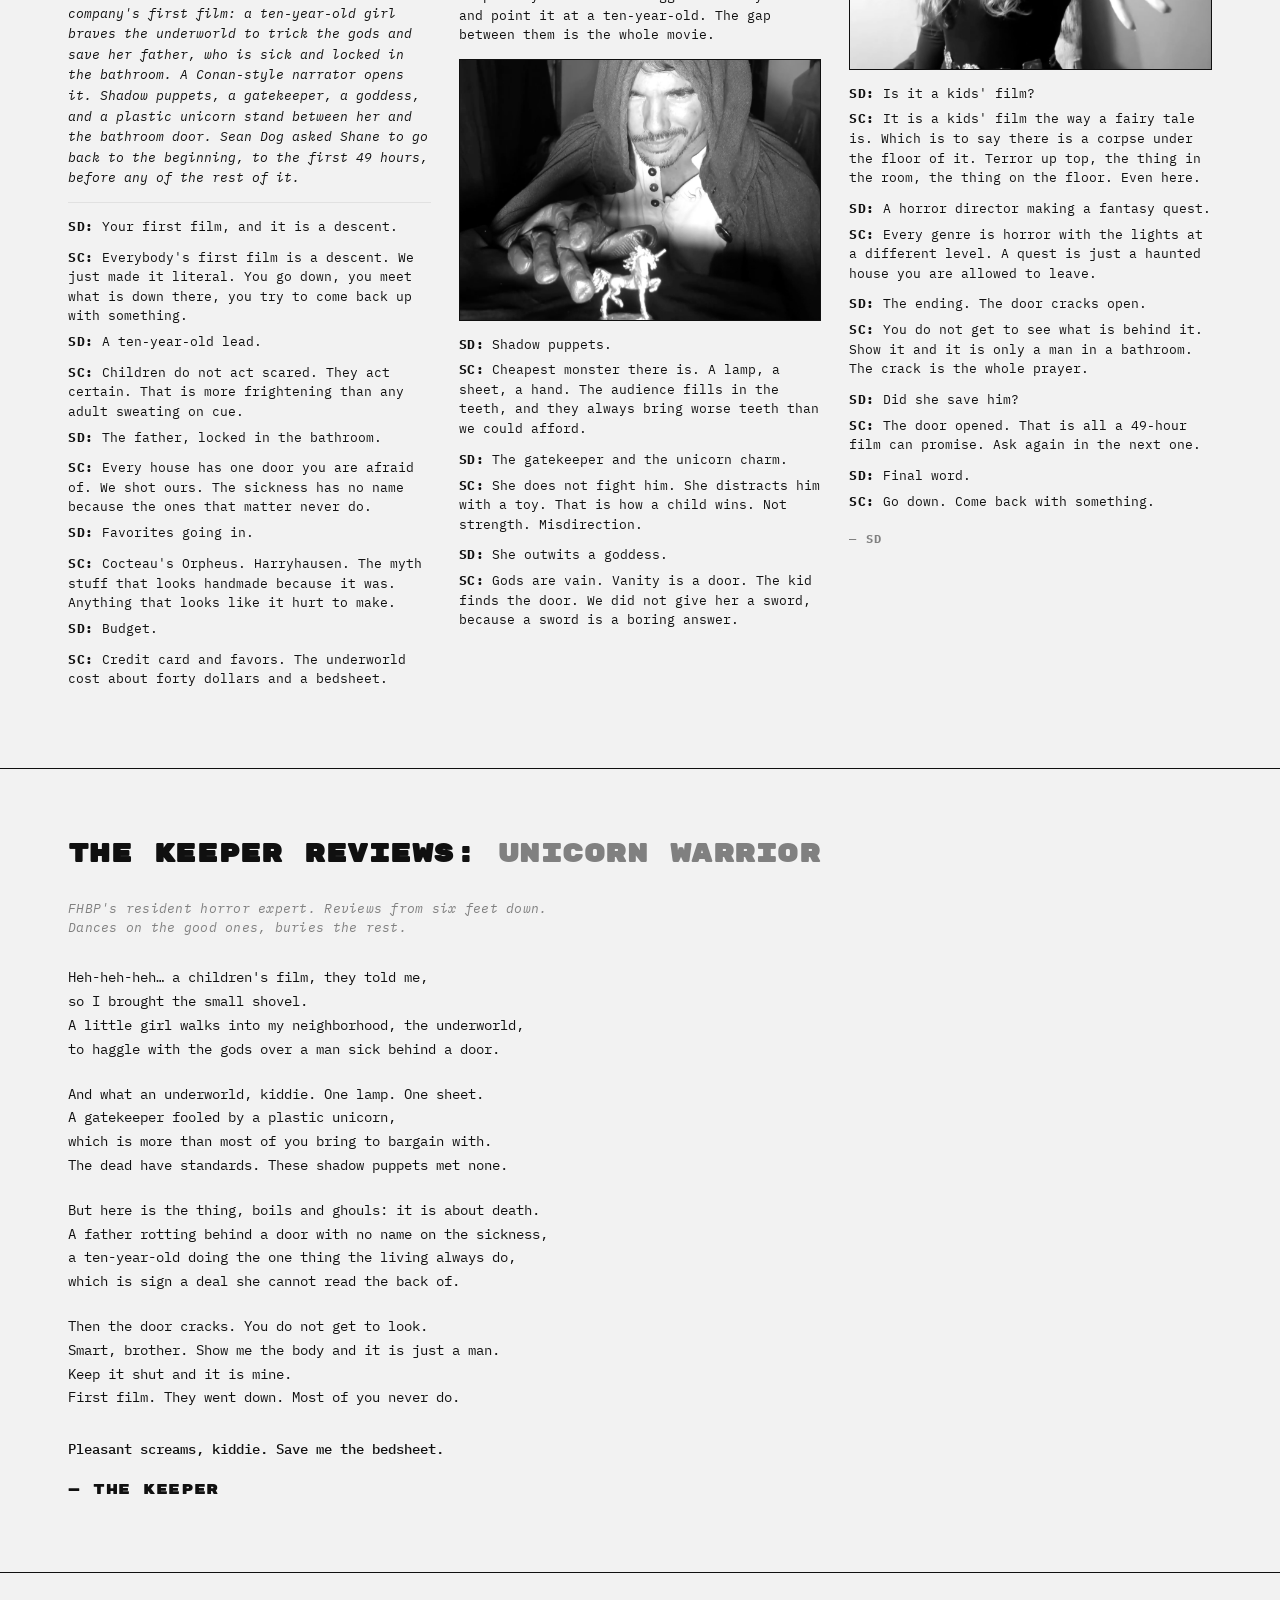
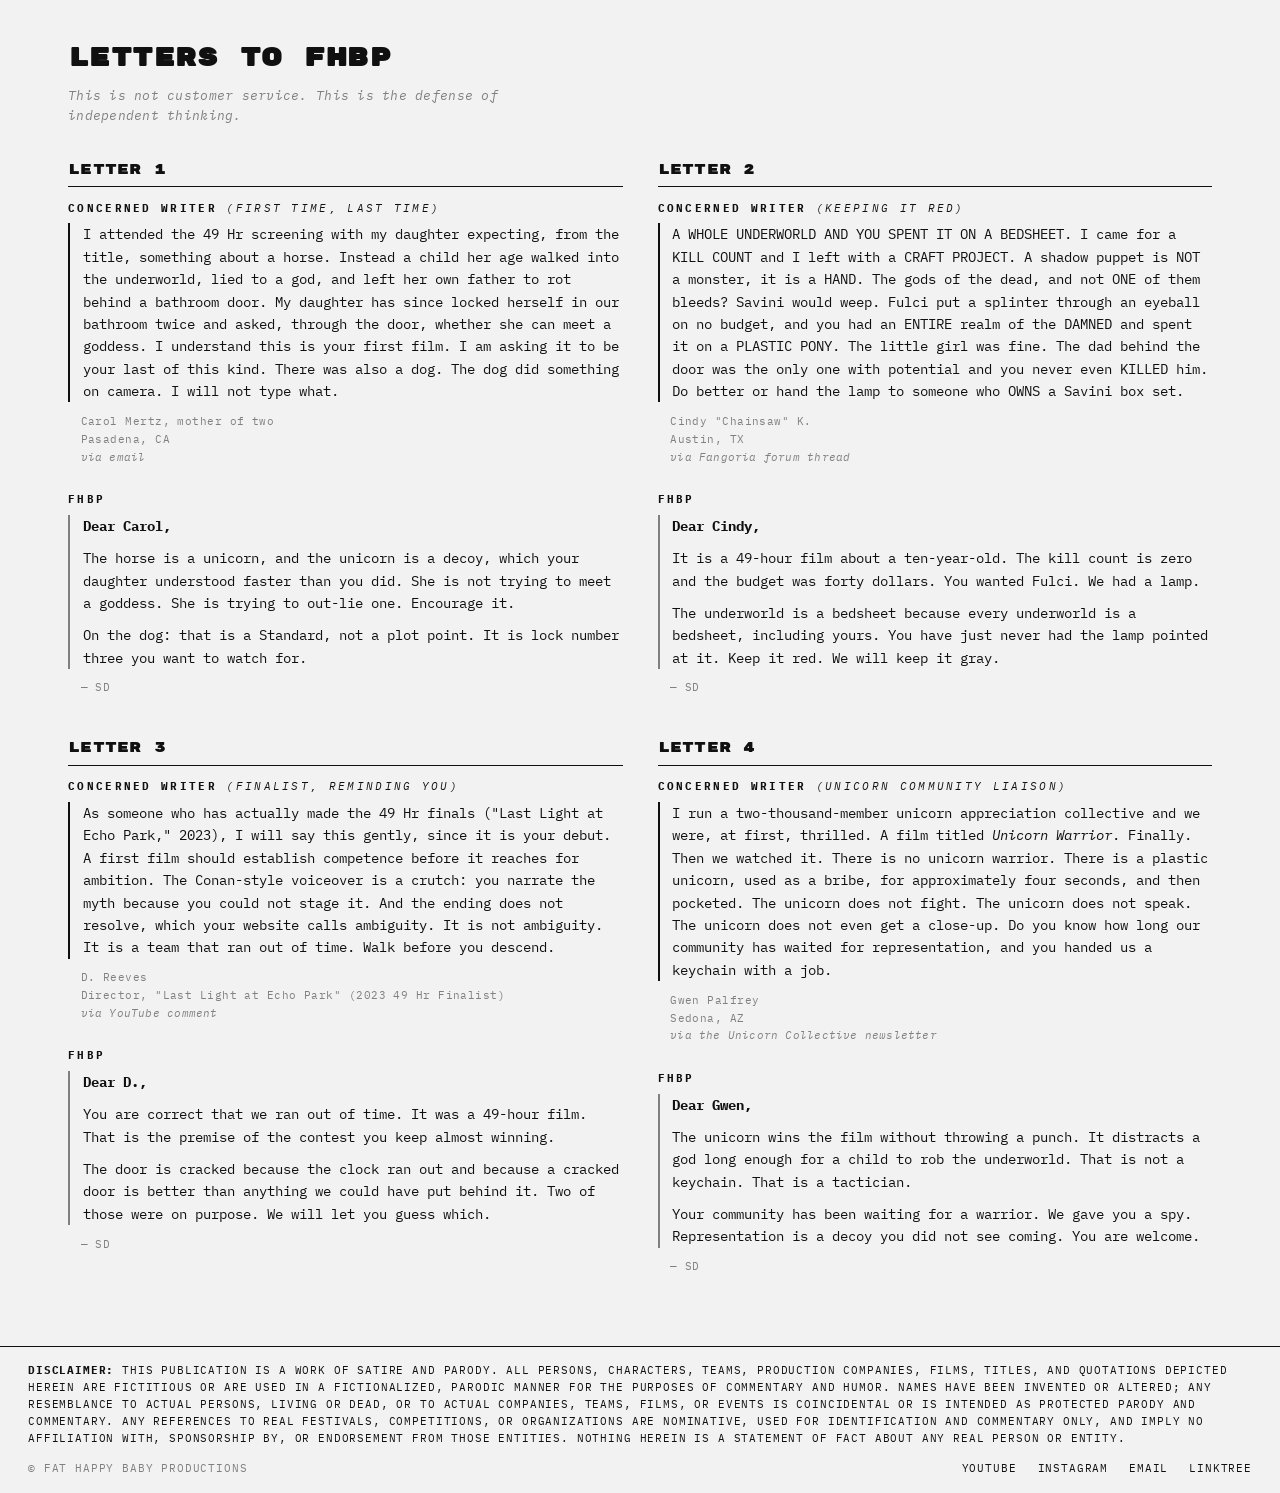
==== commit fcc9ad9a: "Update film festival references from 48 Hr to 49 Hr" ====
--- a/vol1-no1/index.html
+++ b/vol1-no1/index.html
@@ -16,7 +16,7 @@
 
     <header class="topbar" aria-label="Site top bar">
         <div class="topbar__left">
-            <a class="topbar__brand" href="index.html">FHBP</a>
+            <a class="topbar__brand" href="../index.html">FHBP</a>
             <p class="topbar__tagline">WE MAKE INDIE FILMS</p>
         </div>
         <ul class="topbar__links">
@@ -37,7 +37,7 @@
     -->
     <section class="movie-cover" aria-label="Unicorn Warrior poster">
         <img src="images/unicorn-warrior-poster.png"
-             alt="Unicorn Warrior. A Fat Happy Baby Productions short film. Written and directed by Shane Campbell. LA 48 Hour Film Project, August 2023."
+             alt="Unicorn Warrior. A Fat Happy Baby Productions short film. Written and directed by Shane Campbell. LA 49 Hr Film Festival, August 2023."
              class="movie-cover__poster">
     </section>
 
@@ -53,7 +53,7 @@
             <section class="about">
                 <h2 class="about__heading">A Warm Welcome</h2>
                 <p class="about__body">Welcome to the first one. Before the clowns, before the vampires, before a mother tore her own head off for no stated reason, there was a ten-year-old girl walking into the underworld with a plastic unicorn and a plan. That was us, forty dollars and a bedsheet deep, finding out we could not stop.</p>
-                <p class="about__body">We are Fat Happy Baby Productions. We make shorts for the LA 48 Hour Film Project, which means we write, shoot, and bury a movie in two days, then put it on YouTube where it belongs. We do not make elevated anything. We make practical, we make cheap, and we make it on a clock that takes the excuses out of your hands.</p>
+                <p class="about__body">We are Fat Happy Baby Productions. We make shorts for the LA 49 Hr Film Festival, which means we write, shoot, and bury a movie in two days, then put it on YouTube where it belongs. We do not make elevated anything. We make practical, we make cheap, and we make it on a clock that takes the excuses out of your hands.</p>
                 <p class="about__body">To everyone who got here first: good. You get to watch us learn to walk by falling down the stairs on purpose. Watch the films, tell us exactly where we tripped, and if you have forty dollars and a bedsheet of your own, come fall down the stairs with us.</p>
 
                 <h2 class="about__heading">Standards</h2>
@@ -116,7 +116,7 @@
                             <span class="latest__arrow" aria-hidden="true">&gt;</span>
                         </div>
                         <p class="latest__summary">A father has been waiting 365 days to see his daughter and take her trick or treating.</p>
-                        <p class="latest__meta">Oct. 31, 2026 &middot; Online Release &middot; General 48 Hr Horror</p>
+                        <p class="latest__meta">Oct. 31, 2026 &middot; Online Release &middot; General 49 Hr Horror</p>
                     </a>
                 </li>
 -->
@@ -130,7 +130,7 @@
                         </p>
                         <h3 class="latest__title">Junk Haulers</h3>
                         <p class="latest__summary">With her boyfriend laid up and rent due, a waitress fills in as helper on Marcos's junk-hauling business and finds the trade is ten percent lifting, ninety percent listening to other people's grief.</p>
-                        <p class="latest__meta">Aug. 12, 2026 &middot; North LA Live Regal &middot; LA 48 Hr</p>
+                        <p class="latest__meta">Aug. 12, 2026 &middot; North LA Live Regal &middot; LA 49 Hr</p>
                     </a>
                 </li>
 
@@ -157,7 +157,7 @@
                         </p>
                         <h3 class="latest__title">Lord of the Undead</h3>
                         <p class="latest__summary">After six generations hunting the master vampire, a huntress finally finds the ritual that can finish him, but her solution requires ultimate sacrifice.</p>
-                        <p class="latest__meta">Oct. 23, 2025 &middot; Downtown LA Regal &middot; LA 48 Hr</p>
+                        <p class="latest__meta">Oct. 23, 2025 &middot; Downtown LA Regal &middot; LA 49 Hr</p>
                     </a>
                 </li>
 
@@ -171,7 +171,7 @@
                             <span class="latest__arrow" aria-hidden="true">&gt;</span>
                         </div>
                         <p class="latest__summary">When a daydreaming ten-year-old blasts off in a rocket to a derelict spaceship adrift she becomes the only detective who can solve the murder of its crew.</p>
-                        <p class="latest__meta">Aug. 12, 2025 &middot; Downtown LA Regal &middot; LA 48 Hr</p>
+                        <p class="latest__meta">Aug. 12, 2025 &middot; Downtown LA Regal &middot; LA 49 Hr</p>
                     </a>
                 </li>
 -->
@@ -186,7 +186,7 @@
                             <span class="latest__arrow" aria-hidden="true">&gt;</span>
                         </div>
                         <p class="latest__summary">Homicide detectives question reality as they question a 10-yr-old girl found at a crime scene who seems keenly attached to her puppy.</p>
-                        <p class="latest__meta">Nov. 10, 2024 &middot; Downtown LA Regal &middot; LA 48 Hr</p>
+                        <p class="latest__meta">Nov. 10, 2024 &middot; Downtown LA Regal &middot; LA 49 Hr</p>
                     </a>
                 </li>
 -->
@@ -201,7 +201,7 @@
                             <span class="latest__arrow" aria-hidden="true">&gt;</span>
                         </div>
                         <p class="latest__summary">A hosted D&amp;D game of high stakes goes terribly wrong.</p>
-                        <p class="latest__meta">Aug. 2024 &middot; Downtown LA Regal &middot; LA 48 Hr</p>
+                        <p class="latest__meta">Aug. 2024 &middot; Downtown LA Regal &middot; LA 49 Hr</p>
                     </a>
                 </li>
 -->
@@ -215,7 +215,7 @@
                         </p>
                         <h3 class="latest__title">Rubber Head</h3>
                         <p class="latest__summary">Walter Vergara, a struggling late-night podcaster, is locked in a booth with a button he must keep pressing, or the world ends.</p>
-                        <p class="latest__meta">Oct. 28, 2023 &middot; Downtown LA Regal &middot; LA 48 Hr</p>
+                        <p class="latest__meta">Oct. 28, 2023 &middot; Downtown LA Regal &middot; LA 49 Hr</p>
                     </a>
                 </li>
 
@@ -228,7 +228,7 @@
                         </p>
                         <h3 class="latest__title">Unicorn Warrior</h3>
                         <p class="latest__summary">A ten-year old girl must brave the underworld to trick the Gods and save her father from an unknown sickness.</p>
-                        <p class="latest__meta">Aug. 10, 2023 &middot; Downtown LA Regal &middot; LA 48 Hr</p>
+                        <p class="latest__meta">Aug. 10, 2023 &middot; Downtown LA Regal &middot; LA 49 Hr</p>
                     </a>
                 </li>
             </ul>
@@ -271,7 +271,7 @@
             <!-- Col 3: starts at top of grid, spans both rows -->
             <div class="interview__col interview__col--3">
 
-                <p class="interview__qa"><strong>SD:</strong> 48 hours. Your first one.</p>
+                <p class="interview__qa"><strong>SD:</strong> 49 hours. Your first one.</p>
                 <p class="interview__qa"><strong>SC:</strong> A baptism. You either shoot or you drown. We shot. Barely.</p>
 
                 <p class="interview__qa"><strong>SD:</strong> Practical or CG?</p>
@@ -292,7 +292,7 @@
                 <p class="interview__qa"><strong>SC:</strong> You do not get to see what is behind it. Show it and it is only a man in a bathroom. The crack is the whole prayer.</p>
 
                 <p class="interview__qa"><strong>SD:</strong> Did she save him?</p>
-                <p class="interview__qa"><strong>SC:</strong> The door opened. That is all a 48-hour film can promise. Ask again in the next one.</p>
+                <p class="interview__qa"><strong>SC:</strong> The door opened. That is all a 49-hour film can promise. Ask again in the next one.</p>
 
                 <p class="interview__qa"><strong>SD:</strong> Final word.</p>
                 <p class="interview__qa"><strong>SC:</strong> Go down. Come back with something.</p>
@@ -303,7 +303,7 @@
             <!-- Col 1: text starts BELOW the hero (row 2) -->
             <div class="interview__col interview__col--1">
                 <p class="interview__intro">
-                    <em>Shane Campbell is the writer-director behind Fat Happy Baby Productions. Unicorn Warrior, shot for the LA 48 Hour Film Project in August 2023, was the company's first film: a ten-year-old girl braves the underworld to trick the gods and save her father, who is sick and locked in the bathroom. A Conan-style narrator opens it. Shadow puppets, a gatekeeper, a goddess, and a plastic unicorn stand between her and the bathroom door. Sean Dog asked Shane to go back to the beginning, to the first 48 hours, before any of the rest of it.</em>
+                    <em>Shane Campbell is the writer-director behind Fat Happy Baby Productions. Unicorn Warrior, shot for The 49 in August 2023, was the company's first film: a ten-year-old girl braves the underworld to trick the gods and save her father, who is sick and locked in the bathroom. A Conan-style narrator opens it. Shadow puppets, a gatekeeper, a goddess, and a plastic unicorn stand between her and the bathroom door. Sean Dog asked Shane to go back to the beginning, to the first 49 hours, before any of the rest of it.</em>
                 </p>
 
                 <p class="interview__qa"><strong>SD:</strong> Your first film, and it is a descent.</p>
@@ -418,7 +418,7 @@
                 <p class="letters__marker">Letter 1</p>
                 <p class="letters__label">Concerned Writer <em>(First Time, Last Time)</em></p>
                 <div class="letters__letter">
-                    <p>I attended the 48 Hr screening with my daughter expecting, from the title, something about a horse. Instead a child her age walked into the underworld, lied to a god, and left her own father to rot behind a bathroom door. My daughter has since locked herself in our bathroom twice and asked, through the door, whether she can meet a goddess. I understand this is your first film. I am asking it to be your last of this kind. There was also a dog. The dog did something on camera. I will not type what.</p>
+                    <p>I attended the 49 Hr screening with my daughter expecting, from the title, something about a horse. Instead a child her age walked into the underworld, lied to a god, and left her own father to rot behind a bathroom door. My daughter has since locked herself in our bathroom twice and asked, through the door, whether she can meet a goddess. I understand this is your first film. I am asking it to be your last of this kind. There was also a dog. The dog did something on camera. I will not type what.</p>
                 </div>
                 <p class="letters__signer">Carol Mertz, mother of two<br>Pasadena, CA<br><span class="letters__medium">via email</span></p>
 
@@ -442,7 +442,7 @@
                 <p class="letters__label letters__label--reply">FHBP</p>
                 <div class="letters__reply">
                     <p><strong class="letters__salutation">Dear Cindy,</strong></p>
-                    <p>It is a 48-hour film about a ten-year-old. The kill count is zero and the budget was forty dollars. You wanted Fulci. We had a lamp.</p>
+                    <p>It is a 49-hour film about a ten-year-old. The kill count is zero and the budget was forty dollars. You wanted Fulci. We had a lamp.</p>
                     <p>The underworld is a bedsheet because every underworld is a bedsheet, including yours. You have just never had the lamp pointed at it. Keep it red. We will keep it gray.</p>
                 </div>
                 <p class="letters__sd">&mdash; SD</p>
@@ -452,14 +452,14 @@
                 <p class="letters__marker">Letter 3</p>
                 <p class="letters__label">Concerned Writer <em>(Finalist, Reminding You)</em></p>
                 <div class="letters__letter">
-                    <p>As someone who has actually made the 48 Hr finals ("Last Light at Echo Park," 2023), I will say this gently, since it is your debut. A first film should establish competence before it reaches for ambition. The Conan-style voiceover is a crutch: you narrate the myth because you could not stage it. And the ending does not resolve, which your website calls ambiguity. It is not ambiguity. It is a team that ran out of time. Walk before you descend.</p>
-                </div>
-                <p class="letters__signer">D. Reeves<br>Director, "Last Light at Echo Park" (2023 48 Hr Finalist)<br><span class="letters__medium">via YouTube comment</span></p>
+                    <p>As someone who has actually made the 49 Hr finals ("Last Light at Echo Park," 2023), I will say this gently, since it is your debut. A first film should establish competence before it reaches for ambition. The Conan-style voiceover is a crutch: you narrate the myth because you could not stage it. And the ending does not resolve, which your website calls ambiguity. It is not ambiguity. It is a team that ran out of time. Walk before you descend.</p>
+                </div>
+                <p class="letters__signer">D. Reeves<br>Director, "Last Light at Echo Park" (2023 49 Hr Finalist)<br><span class="letters__medium">via YouTube comment</span></p>
 
                 <p class="letters__label letters__label--reply">FHBP</p>
                 <div class="letters__reply">
                     <p><strong class="letters__salutation">Dear D.,</strong></p>
-                    <p>You are correct that we ran out of time. It was a 48-hour film. That is the premise of the contest you keep almost winning.</p>
+                    <p>You are correct that we ran out of time. It was a 49-hour film. That is the premise of the contest you keep almost winning.</p>
                     <p>The door is cracked because the clock ran out and because a cracked door is better than anything we could have put behind it. Two of those were on purpose. We will let you guess which.</p>
                 </div>
                 <p class="letters__sd">&mdash; SD</p>
@@ -486,6 +486,7 @@
     </section>
 
     <footer class="footer" aria-label="Site footer">
+        <p class="footer__satire"><strong>Disclaimer:</strong> This publication is a work of satire and parody. All persons, characters, teams, production companies, films, titles, and quotations depicted herein are fictitious or are used in a fictionalized, parodic manner for the purposes of commentary and humor. Names have been invented or altered; any resemblance to actual persons, living or dead, or to actual companies, teams, films, or events is coincidental or is intended as protected parody and commentary. Any references to real festivals, competitions, or organizations are nominative, used for identification and commentary only, and imply no affiliation with, sponsorship by, or endorsement from those entities. Nothing herein is a statement of fact about any real person or entity.</p>
         <p class="footer__copyright">&copy; Fat Happy Baby Productions</p>
         <ul class="footer__links">
             <li><a href="https://www.youtube.com/@FatHappyBabyProductions" target="_blank" rel="noopener">YOUTUBE</a></li>
--- a/vol1-no1/css/style.css
+++ b/vol1-no1/css/style.css
@@ -1143,4 +1143,4 @@
         letter-spacing: 0.08em;
         padding: 0.7rem var(--pad-x-sm);
     }
-}+}
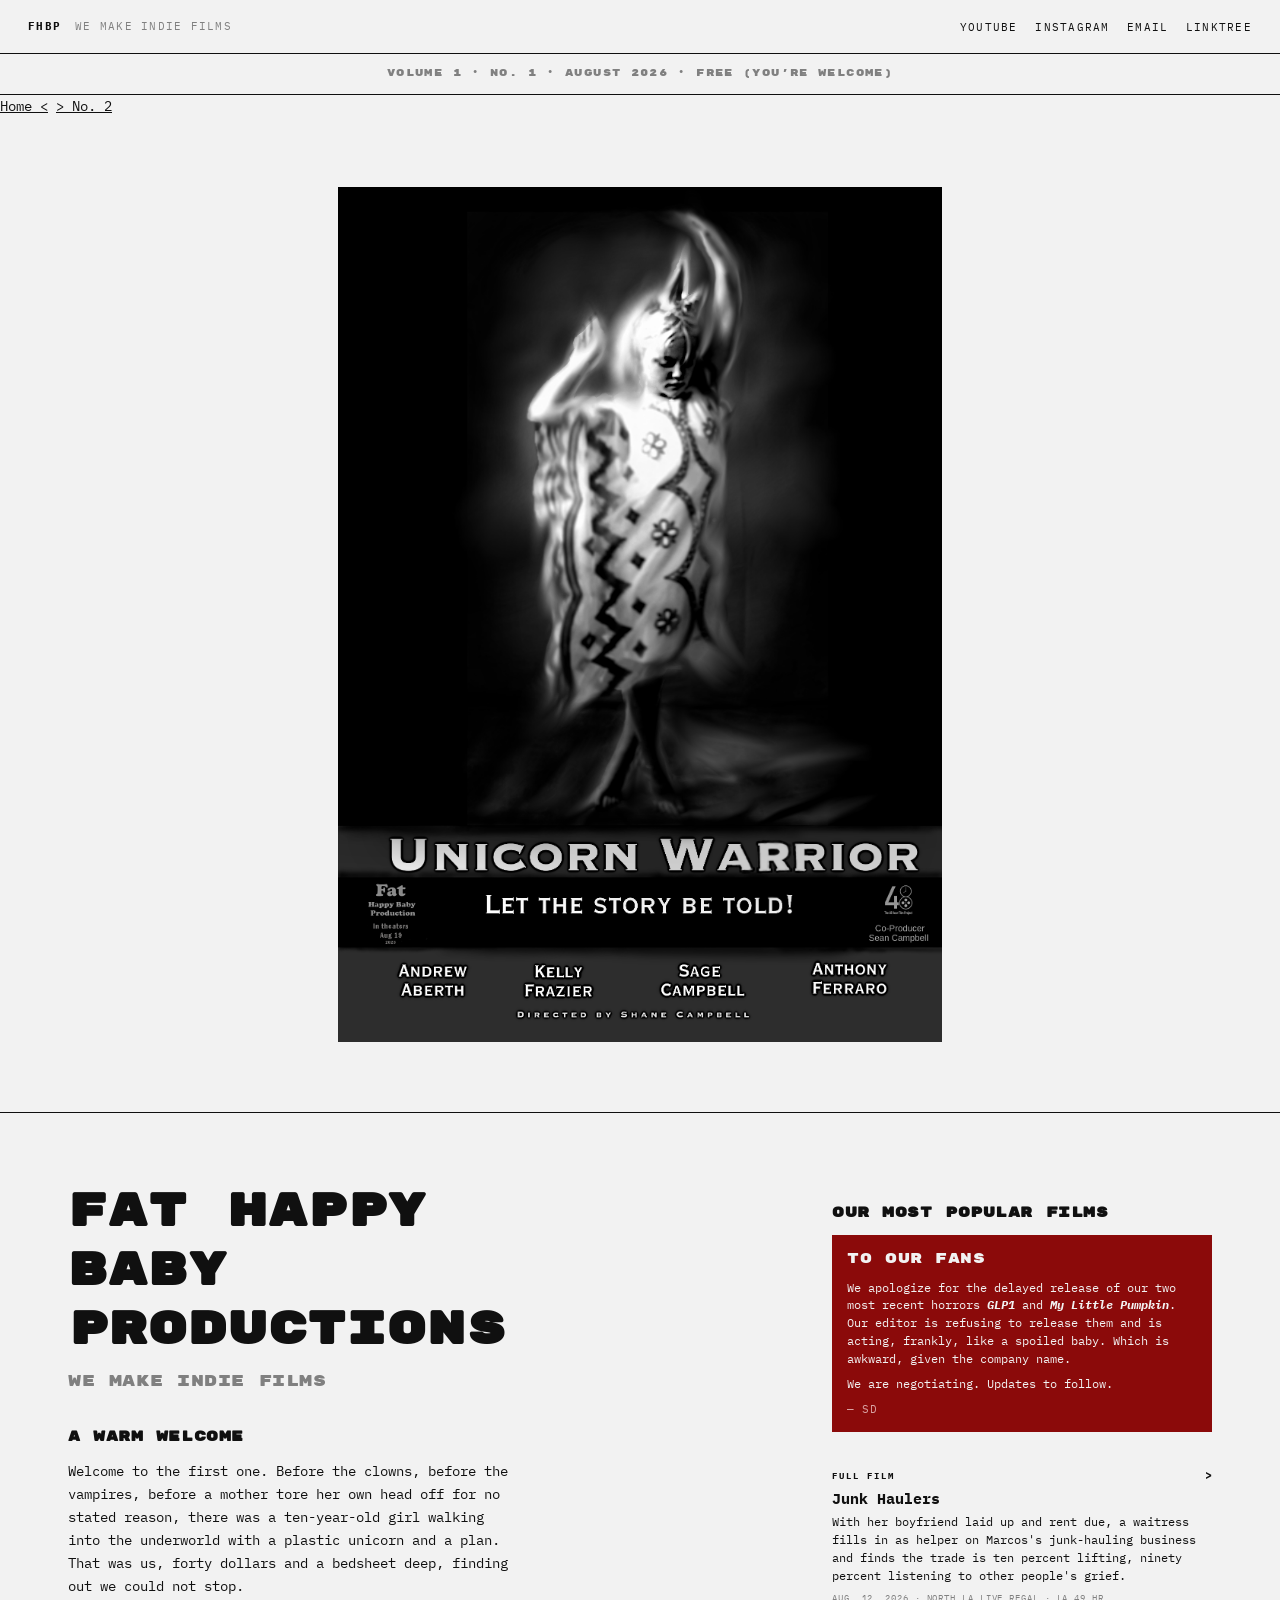
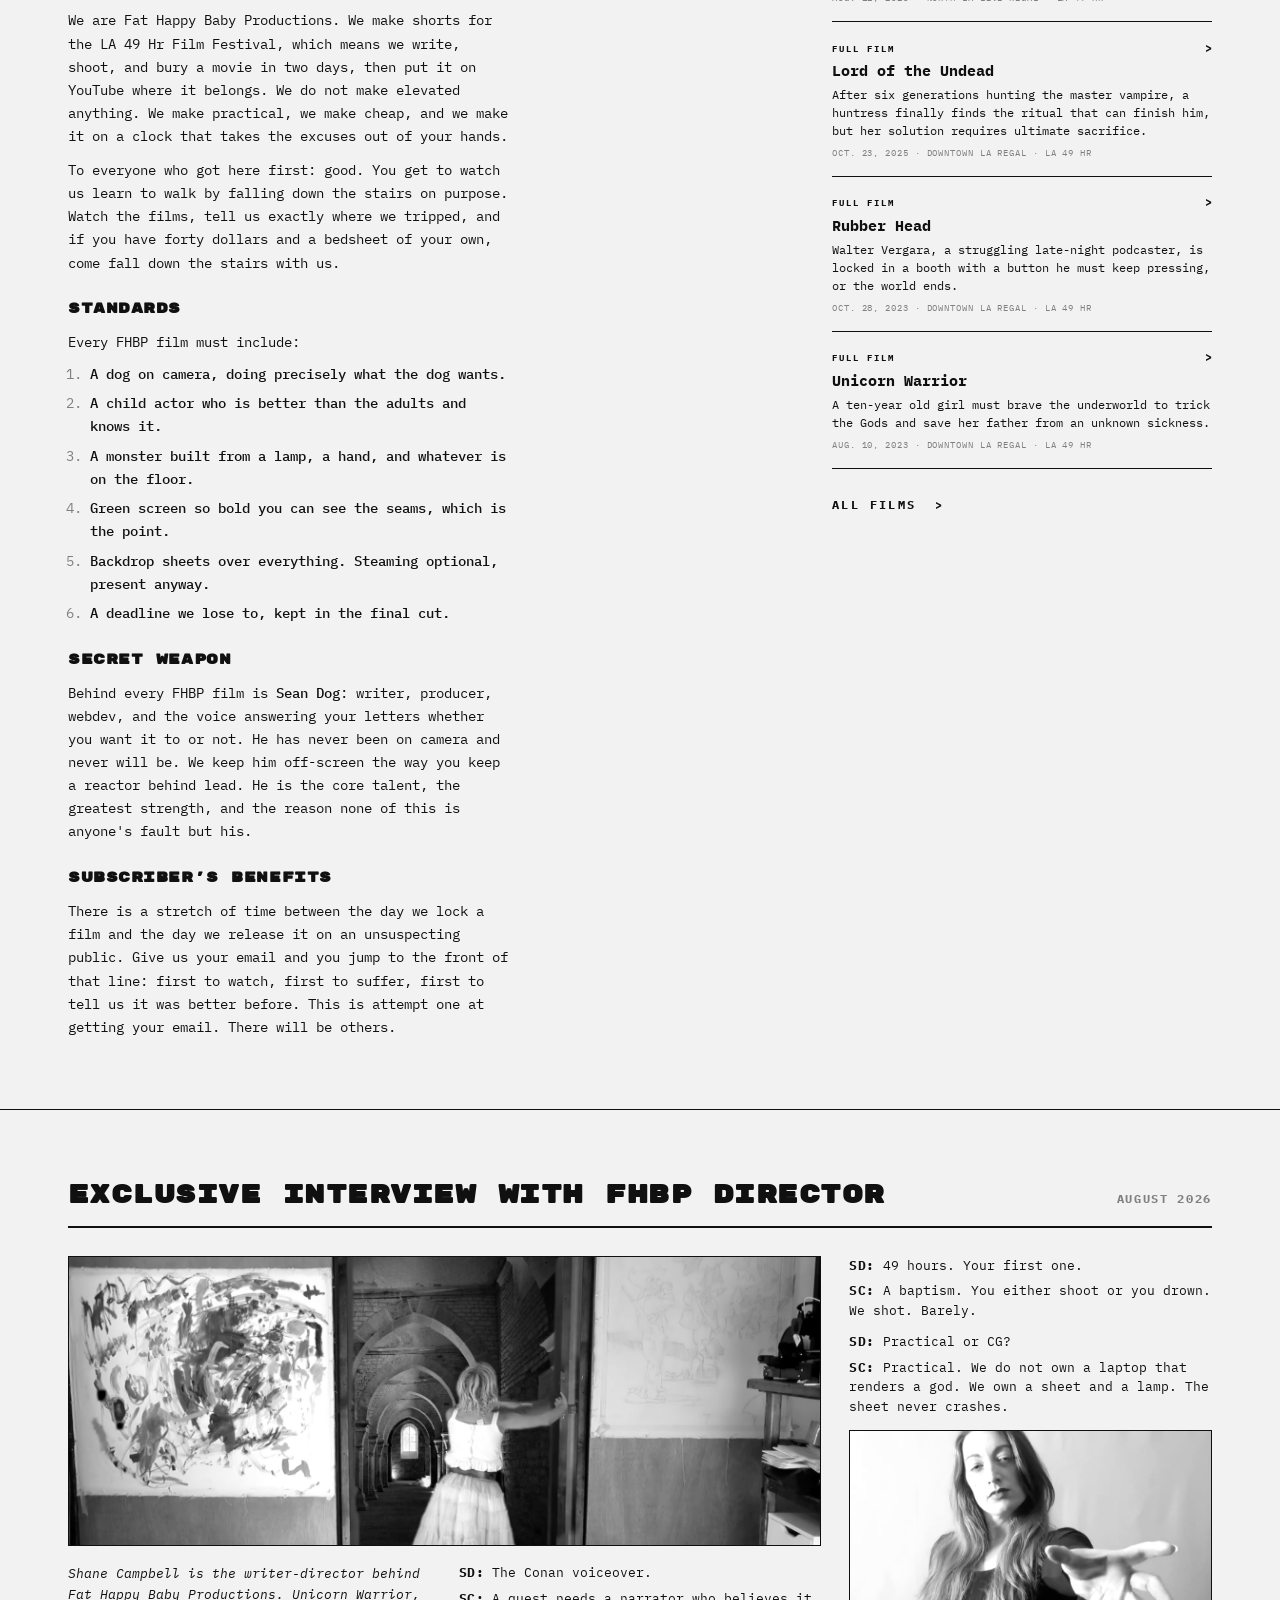
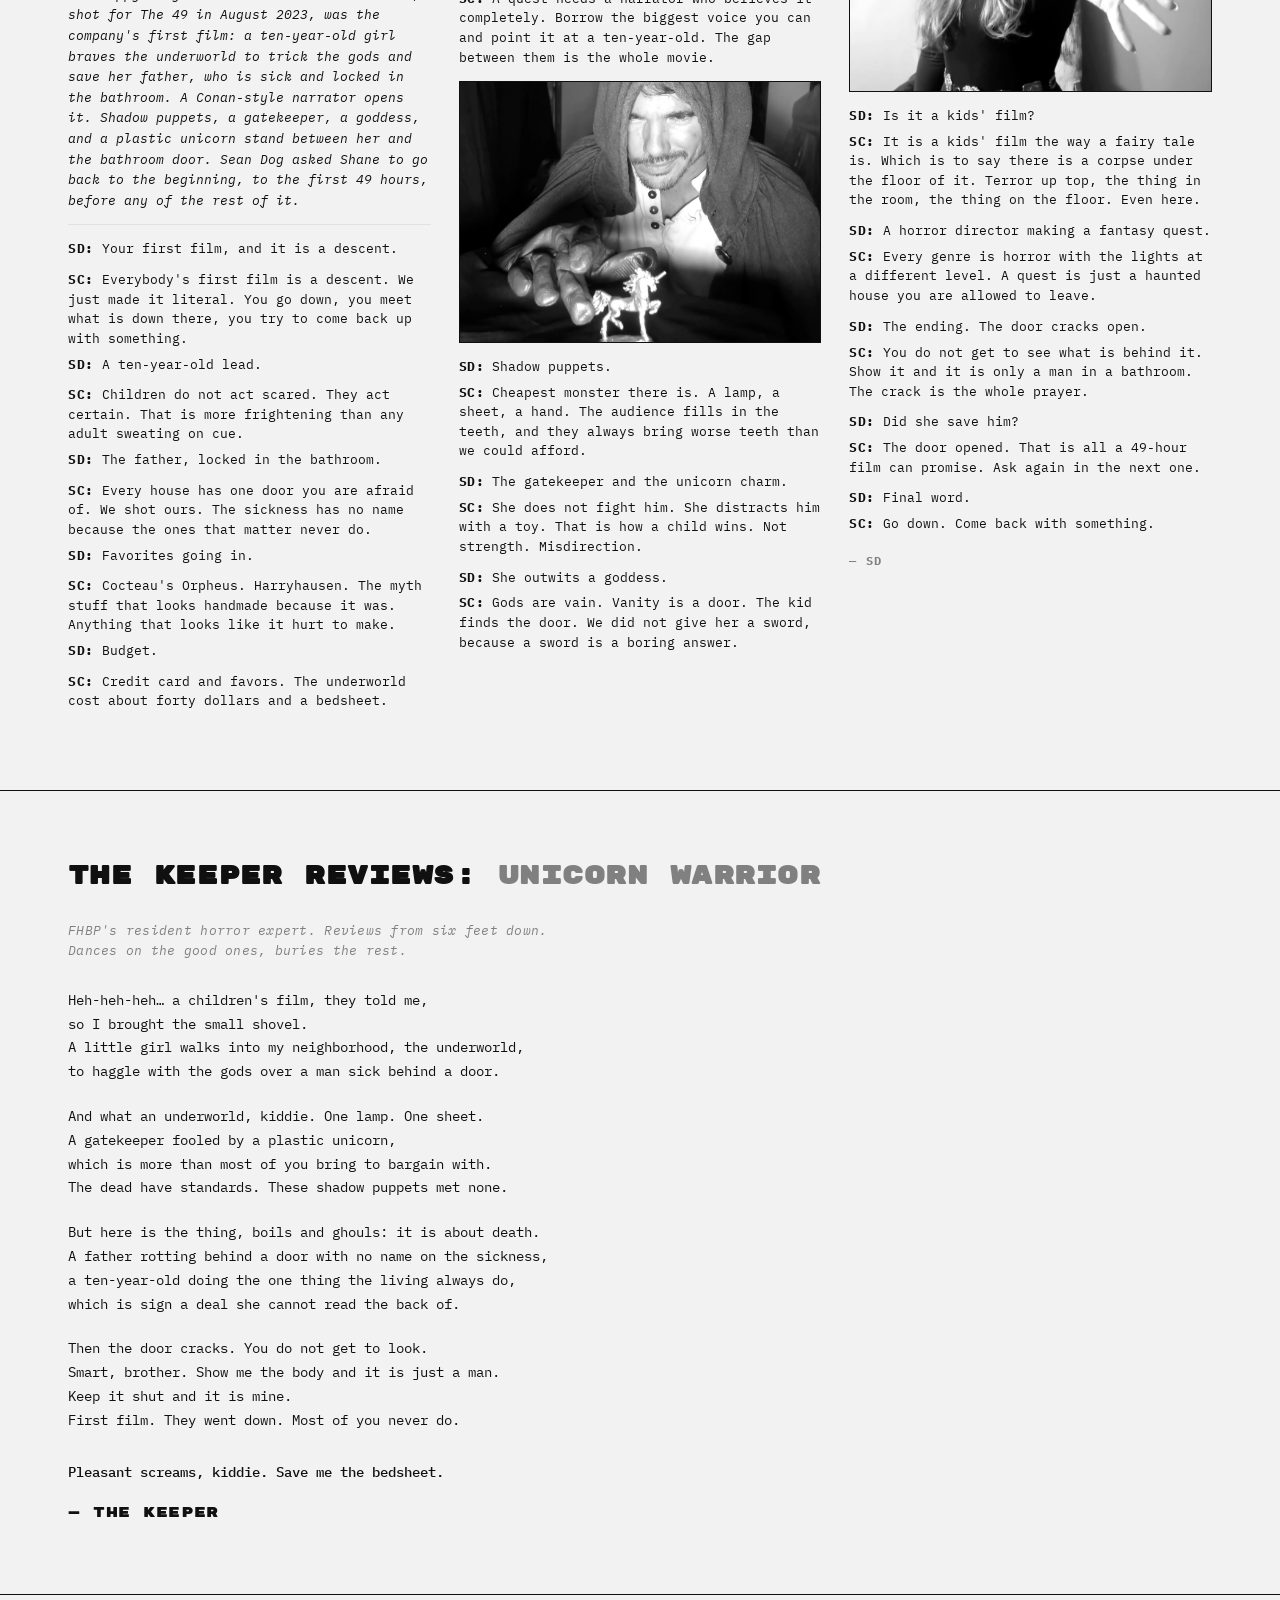
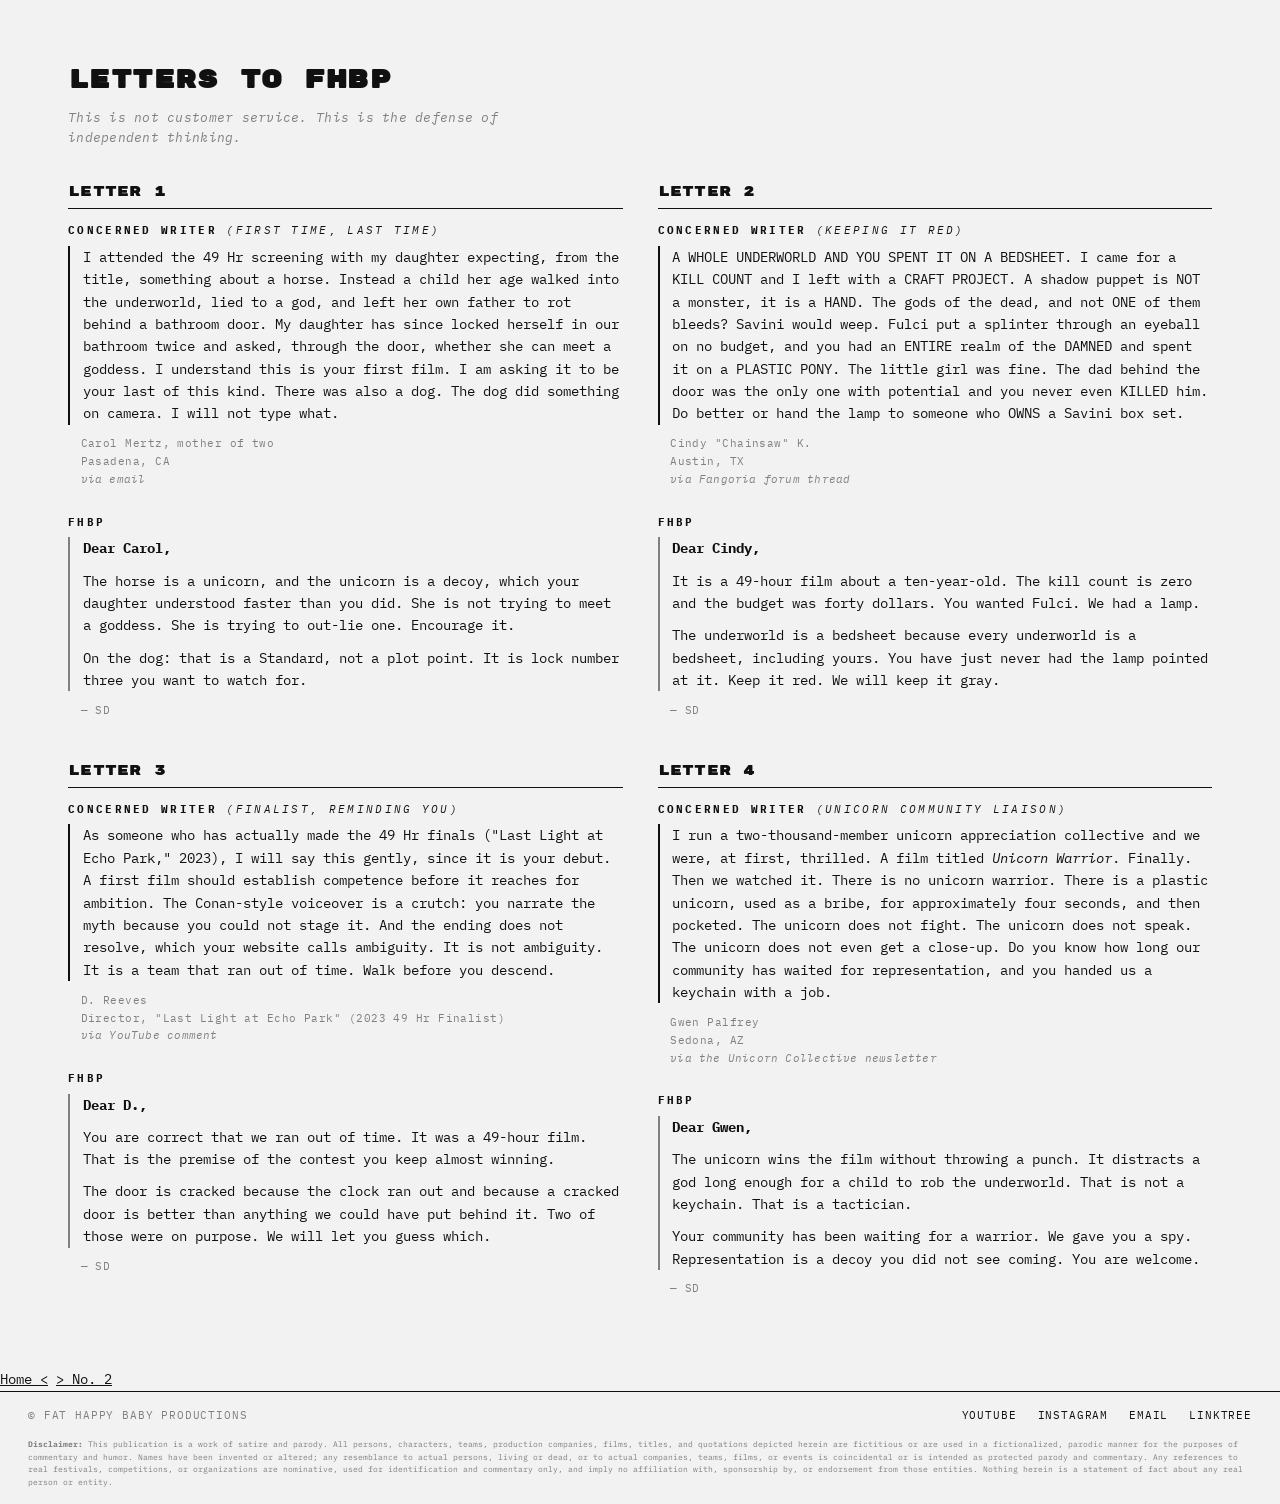
==== commit f4f129cd: "Add navigation links to issue 1" ====
--- a/vol1-no1/index.html
+++ b/vol1-no1/index.html
@@ -29,6 +29,11 @@
 
     <!-- Masthead / volume line: this issue's number, date, and price gag. -->
     <p class="masthead" aria-label="Issue line">VOLUME 1 &middot; NO. 1 &middot; AUGUST 2026 &middot; FREE (YOU'RE WELCOME)</p>
+
+    <nav class="issuenav issuenav--top" aria-label="Issue navigation">
+        <a href="../index.html">Home &lt;</a>
+        <a href="../vol1-no2/">&gt; No. 2</a>
+    </nav>
 
     <!--
         Movie-cover: Unicorn Warrior poster at the top of the page as a
@@ -485,6 +490,11 @@
         </div>
     </section>
 
+    <nav class="issuenav issuenav--bottom" aria-label="Issue navigation">
+        <a href="../index.html">Home &lt;</a>
+        <a href="../vol1-no2/">&gt; No. 2</a>
+    </nav>
+
     <footer class="footer" aria-label="Site footer">
         <p class="footer__satire"><strong>Disclaimer:</strong> This publication is a work of satire and parody. All persons, characters, teams, production companies, films, titles, and quotations depicted herein are fictitious or are used in a fictionalized, parodic manner for the purposes of commentary and humor. Names have been invented or altered; any resemblance to actual persons, living or dead, or to actual companies, teams, films, or events is coincidental or is intended as protected parody and commentary. Any references to real festivals, competitions, or organizations are nominative, used for identification and commentary only, and imply no affiliation with, sponsorship by, or endorsement from those entities. Nothing herein is a statement of fact about any real person or entity.</p>
         <p class="footer__copyright">&copy; Fat Happy Baby Productions</p>
--- a/vol1-no1/css/style.css
+++ b/vol1-no1/css/style.css
@@ -1144,3 +1144,15 @@
         padding: 0.7rem var(--pad-x-sm);
     }
 }
+
+/* Parody / satire notice: full-width quiet fine print below the footer row. */
+.footer__satire {
+    order: 1;
+    flex: 0 0 100%;
+    margin: 0;
+    font-size: 0.6rem;
+    line-height: 1.5;
+    letter-spacing: 0;
+    text-transform: none;
+    color: var(--mute);
+}
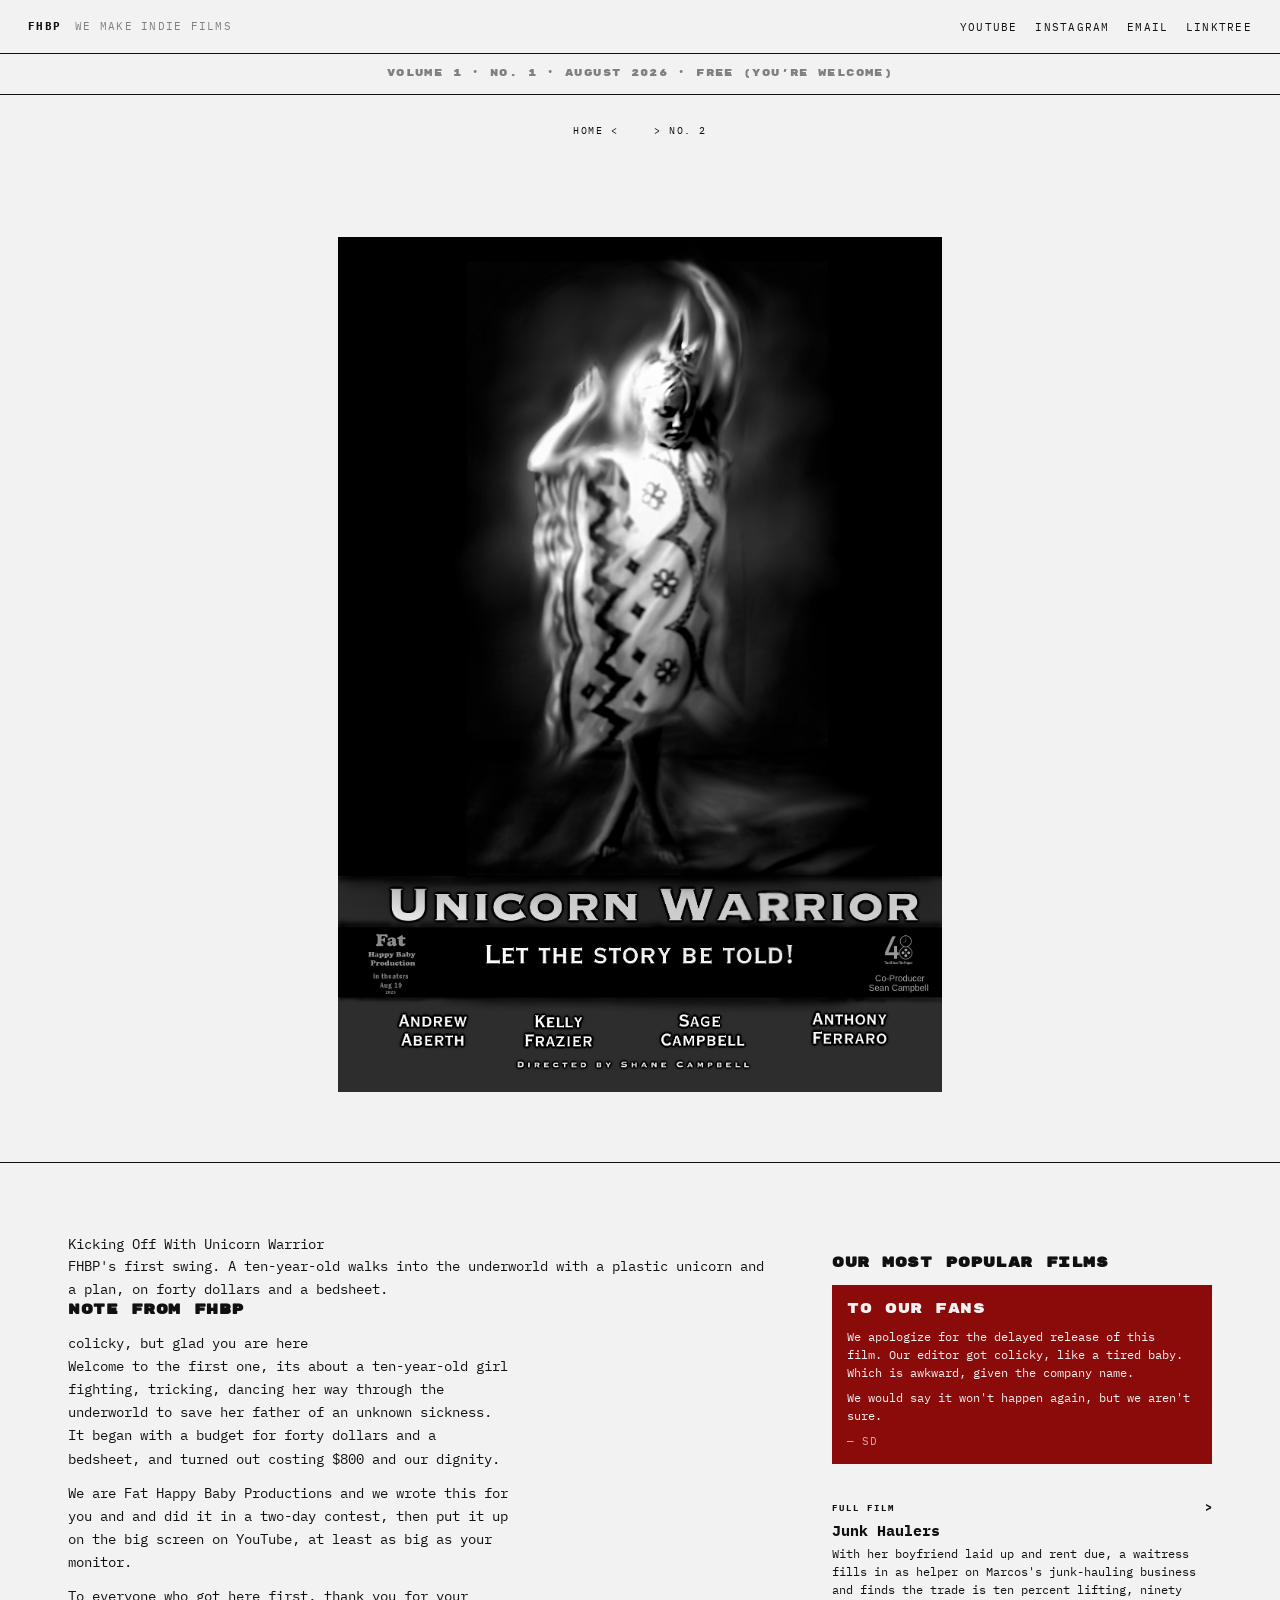
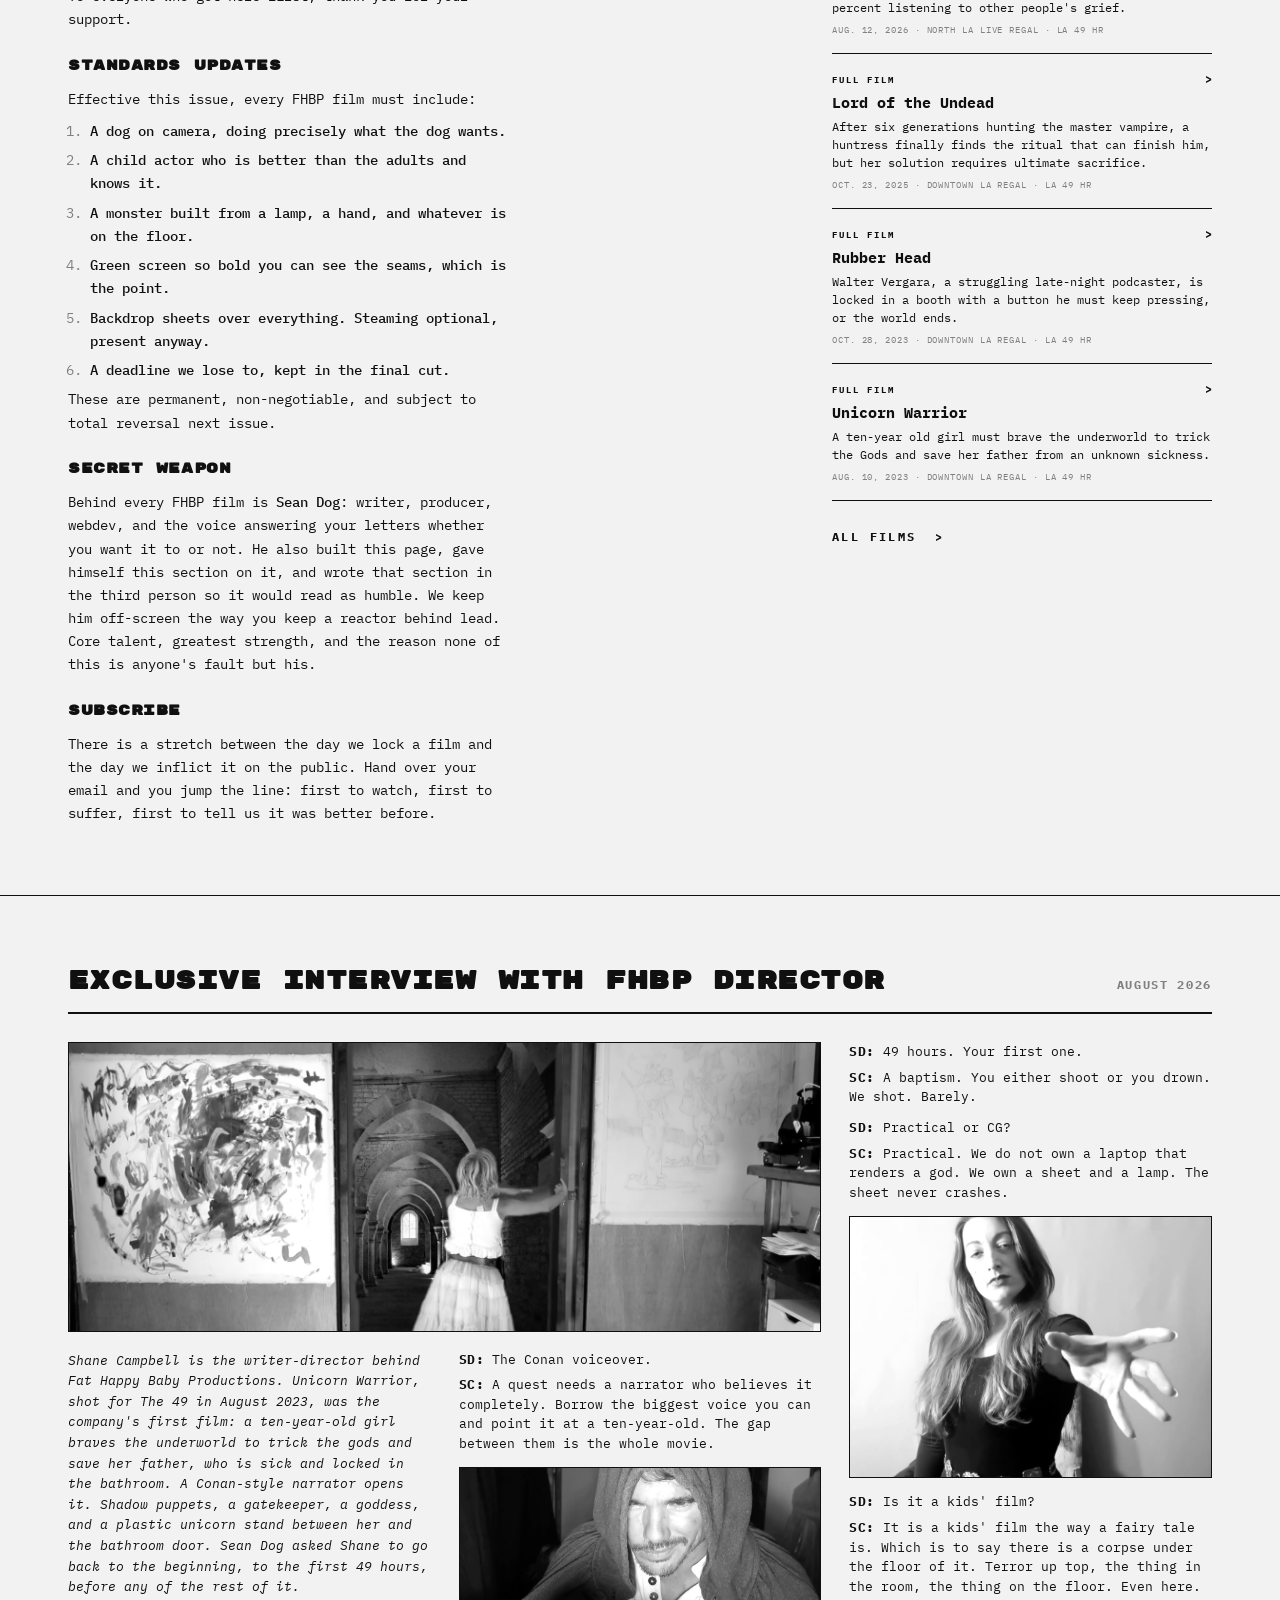
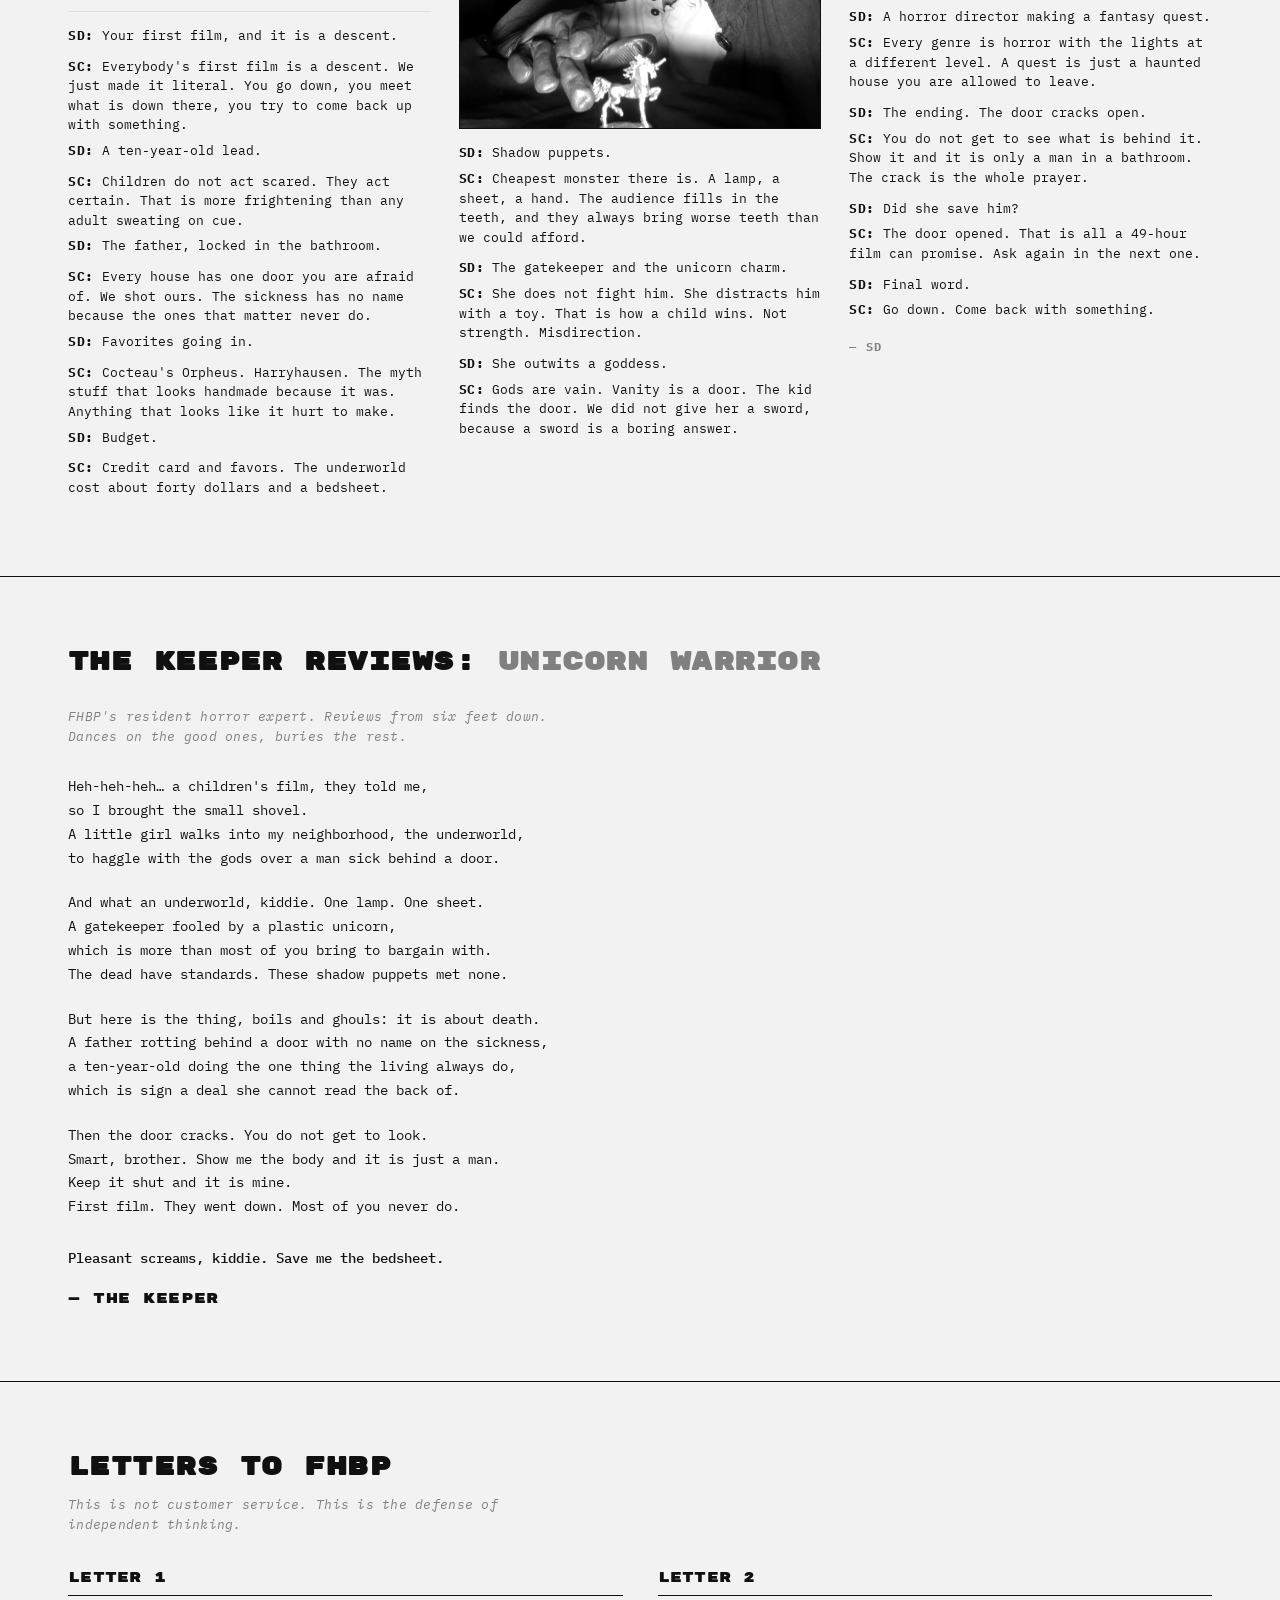
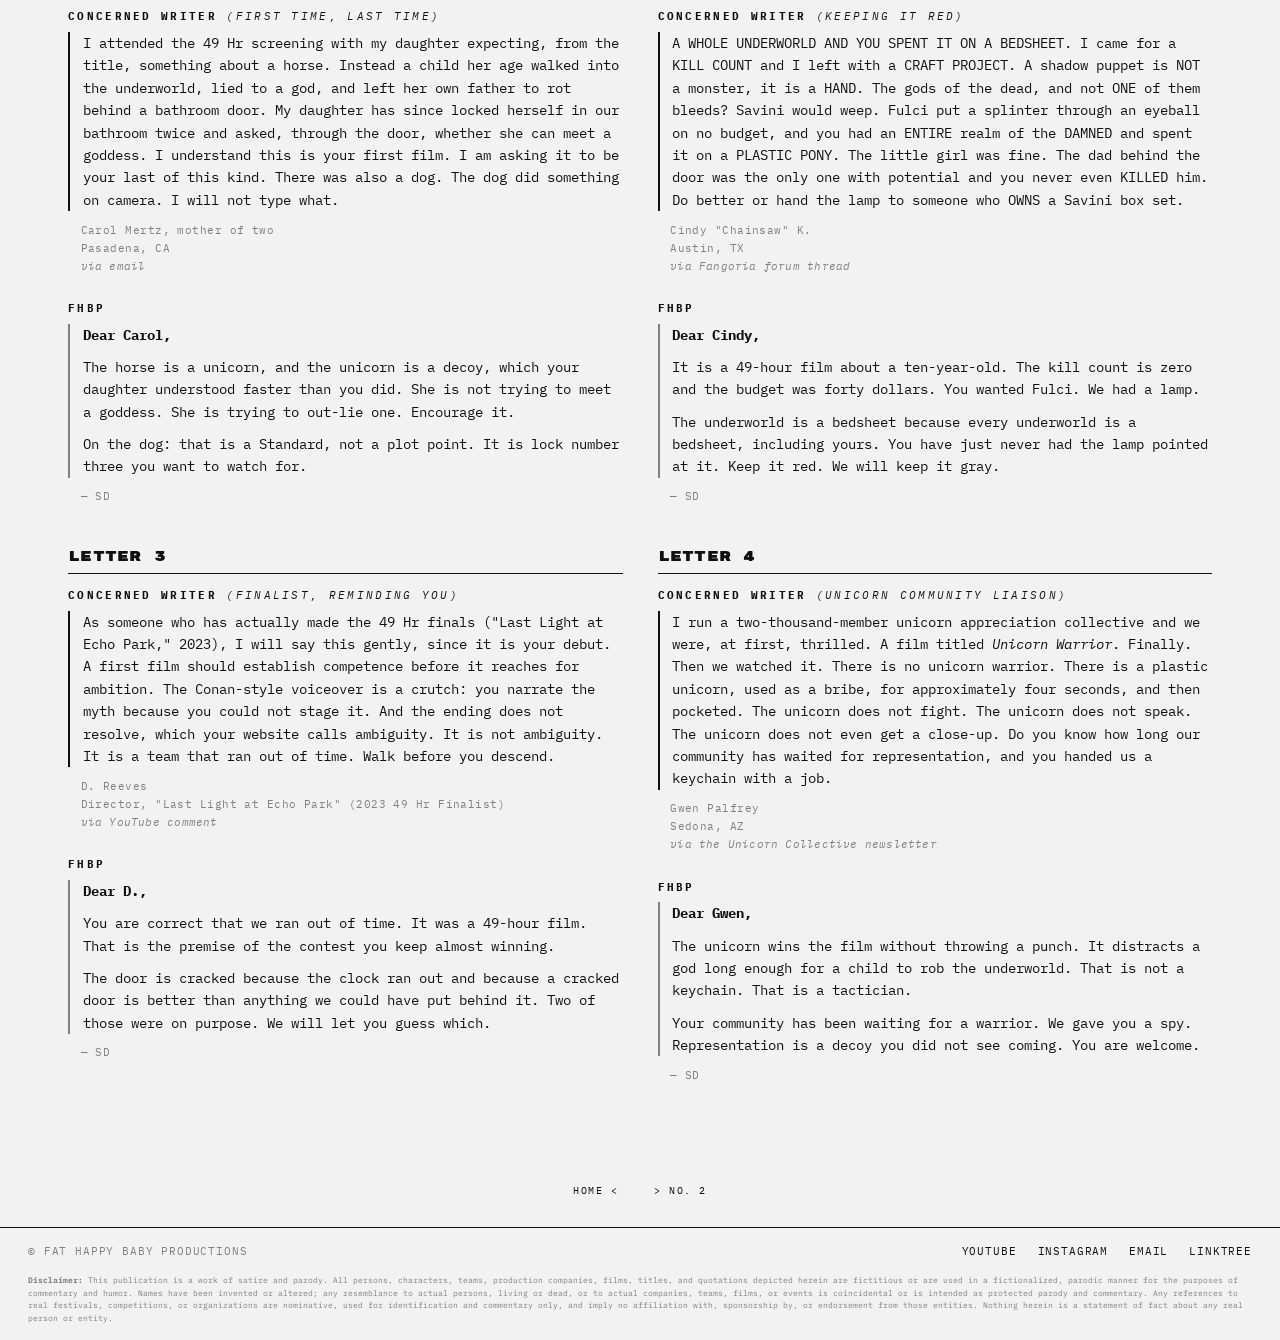
==== commit 26842f12: "Revise content and structure in index.html" ====
--- a/vol1-no1/index.html
+++ b/vol1-no1/index.html
@@ -48,21 +48,22 @@
 
     <main class="cover">
         <div class="cover__hero">
-            <h1 class="cover__title">
-                FAT HAPPY<br>
-                BABY<br>
-                PRODUCTIONS
-            </h1>
-            <p class="cover__subtitle">We Make Indie Films</p>
+            <!-- Opening departments: issue headline + dek, then the recurring
+                 departments (Note From FHBP, Standards Updates, Secret Weapon,
+                 Subscribe). Company wordmark intentionally dropped on interior
+                 issues; the masthead line and the home page carry FHBP identity. -->
+            <p class="issue-headline">Kicking Off With Unicorn Warrior</p>
+            <p class="issue-dek">FHBP's first swing. A ten-year-old walks into the underworld with a plastic unicorn and a plan, on forty dollars and a bedsheet.</p>
 
             <section class="about">
-                <h2 class="about__heading">A Warm Welcome</h2>
-                <p class="about__body">Welcome to the first one. Before the clowns, before the vampires, before a mother tore her own head off for no stated reason, there was a ten-year-old girl walking into the underworld with a plastic unicorn and a plan. That was us, forty dollars and a bedsheet deep, finding out we could not stop.</p>
-                <p class="about__body">We are Fat Happy Baby Productions. We make shorts for the LA 49 Hr Film Festival, which means we write, shoot, and bury a movie in two days, then put it on YouTube where it belongs. We do not make elevated anything. We make practical, we make cheap, and we make it on a clock that takes the excuses out of your hands.</p>
-                <p class="about__body">To everyone who got here first: good. You get to watch us learn to walk by falling down the stairs on purpose. Watch the films, tell us exactly where we tripped, and if you have forty dollars and a bedsheet of your own, come fall down the stairs with us.</p>
-
-                <h2 class="about__heading">Standards</h2>
-                <p class="about__intro">Every FHBP film must include:</p>
+                <h2 class="about__heading">Note From FHBP</h2>
+                <p class="about__mood">colicky, but glad you are here</p>
+                <p class="about__body">Welcome to the first one, its about a ten-year-old girl fighting, tricking, dancing her way through the underworld to save her father of an unknown sickness. It began with a budget for forty dollars and a bedsheet, and turned out costing $800 and our dignity.</p>
+                <p class="about__body">We are Fat Happy Baby Productions and we wrote this for you and and did it in a two-day contest, then put it up on the big screen on YouTube, at least as big as your monitor.</p>
+                <p class="about__body">To everyone who got here first, thank you for your support.</p>
+
+                <h2 class="about__heading">Standards Updates</h2>
+                <p class="about__intro">Effective this issue, every FHBP film must include:</p>
                 <ol class="about__list">
                     <li><strong class="about__lead">A dog on camera, doing precisely what the dog wants.</strong></li>
                     <li><strong class="about__lead">A child actor who is better than the adults and knows it.</strong></li>
@@ -71,12 +72,13 @@
                     <li><strong class="about__lead">Backdrop sheets over everything. Steaming optional, present anyway.</strong></li>
                     <li><strong class="about__lead">A deadline we lose to, kept in the final cut.</strong></li>
                 </ol>
+                <p class="about__body">These are permanent, non-negotiable, and subject to total reversal next issue.</p>
 
                 <h2 class="about__heading">Secret Weapon</h2>
-                <p class="about__body">Behind every FHBP film is <strong class="about__lead">Sean Dog</strong>: writer, producer, webdev, and the voice answering your letters whether you want it to or not. He has never been on camera and never will be. We keep him off-screen the way you keep a reactor behind lead. He is the core talent, the greatest strength, and the reason none of this is anyone's fault but his.</p>
-
-                <h2 class="about__heading">Subscriber's Benefits</h2>
-                <p class="about__body">There is a stretch of time between the day we lock a film and the day we release it on an unsuspecting public. Give us your email and you jump to the front of that line: first to watch, first to suffer, first to tell us it was better before. This is attempt one at getting your email. There will be others.</p>
+                <p class="about__body">Behind every FHBP film is <strong class="about__lead">Sean Dog</strong>: writer, producer, webdev, and the voice answering your letters whether you want it to or not. He also built this page, gave himself this section on it, and wrote that section in the third person so it would read as humble. We keep him off-screen the way you keep a reactor behind lead. Core talent, greatest strength, and the reason none of this is anyone's fault but his.</p>
+
+                <h2 class="about__heading">Subscribe</h2>
+                <p class="about__body">There is a stretch between the day we lock a film and the day we inflict it on the public. Hand over your email and you jump the line: first to watch, first to suffer, first to tell us it was better before.</p>
             </section>
         </div>
 
@@ -105,8 +107,8 @@
             -->
             <div class="latest__note" role="note" aria-label="Note to fans">
                 <p class="latest__note-label">To Our Fans</p>
-                <p class="latest__note-body">We apologize for the delayed release of our two most recent horrors <em>GLP1</em> and <em>My Little Pumpkin</em>. Our editor is refusing to release them and is acting, frankly, like a spoiled baby. Which is awkward, given the company name.</p>
-                <p class="latest__note-body">We are negotiating. Updates to follow.</p>
+                <p class="latest__note-body">We apologize for the delayed release of this film. Our editor got colicky, like a tired baby. Which is awkward, given the company name.</p>
+                <p class="latest__note-body">We would say it won't happen again, but we aren't sure.</p>
                 <p class="latest__note-sd">&mdash; SD</p>
             </div>
 
@@ -241,14 +243,6 @@
             <div class="latest__footer">
                 <a class="btn btn--sm" href="https://www.youtube.com/@FatHappyBabyProductions" target="_blank" rel="noopener">ALL FILMS &nbsp;&gt;</a>
             </div>
-
-            <!-- Beehiiv subscribe form — moved from the hero column.
-                 Flex-column trick in CSS pushes it to the bottom of the aside. -->
-            <div class="subscribe">
-                <script async
-                        src="https://subscribe-forms.beehiiv.com/v3/loader.js"
-                        data-beehiiv-form="a1da26f0-628c-4e11-8700-fe23c46dc58d"></script>
-            </div>
         </aside>
     </main>
 
@@ -507,7 +501,5 @@
     </footer>
 
     <script src="js/script.js"></script>
-    <script type="text/javascript" async
-            src="https://subscribe-forms.beehiiv.com/attribution.js"></script>
 </body>
 </html>
--- a/vol1-no1/css/style.css
+++ b/vol1-no1/css/style.css
@@ -1156,3 +1156,43 @@
     text-transform: none;
     color: var(--mute);
 }
+
+/* ---- Cross-issue navigation: top issue rail + bottom pager ---- */
+.issue-rail {
+    display: flex; gap: 1.5rem; justify-content: center; flex-wrap: wrap;
+    padding: 0.55rem var(--pad-x);
+    border-bottom: 1px solid var(--rule);
+    font-family: var(--font-mono); font-size: 0.68rem;
+    letter-spacing: 0.14em; text-transform: uppercase;
+}
+.issue-rail a { color: var(--mute); text-decoration: none; }
+.issue-rail a:hover, .issue-rail a:focus-visible { color: var(--accent); }
+.issue-rail__current { color: var(--ink); font-weight: 700; }
+
+.pager {
+    border-top: 1px solid var(--ink);
+    display: flex; justify-content: space-between; align-items: center;
+    gap: 1.5rem; flex-wrap: wrap;
+    padding: 2rem var(--pad-x);
+}
+.pager__link { display: flex; flex-direction: column; gap: 0.2rem; text-decoration: none; color: var(--ink); }
+.pager__prev { align-items: flex-start; }
+.pager__next { align-items: flex-end; text-align: right; }
+.pager__dir { font-family: var(--font-mono); font-size: 0.68rem; letter-spacing: 0.18em; text-transform: uppercase; color: var(--mute); }
+.pager__title { font-family: var(--font-pixel); font-size: 0.95rem; text-transform: uppercase; letter-spacing: 0.02em; line-height: 1.2; }
+.pager__link:hover .pager__title, .pager__link:focus-visible .pager__title { color: var(--accent); }
+.pager__home { font-family: var(--font-mono); font-size: 0.68rem; letter-spacing: 0.18em; text-transform: uppercase; color: var(--mute); text-decoration: none; }
+.pager__home:hover, .pager__home:focus-visible { color: var(--accent); }
+
+/* Compact issue nav: centered prev/next, arrows toward the middle.
+   Endcaps: grayed .issuenav__off arrow for the missing side, or a Home link. */
+.issuenav {
+    display: flex; justify-content: center; align-items: baseline; gap: 2.5rem;
+    font-family: var(--font-mono); font-size: 0.72rem;
+    letter-spacing: 0.16em; text-transform: uppercase;
+}
+.issuenav a { color: var(--ink); text-decoration: none; }
+.issuenav a:hover, .issuenav a:focus-visible { color: var(--accent); }
+.issuenav__off { color: var(--mute); }
+.issuenav--top { padding: 2rem var(--pad-x); }
+.issuenav--bottom { padding: 2rem var(--pad-x); }
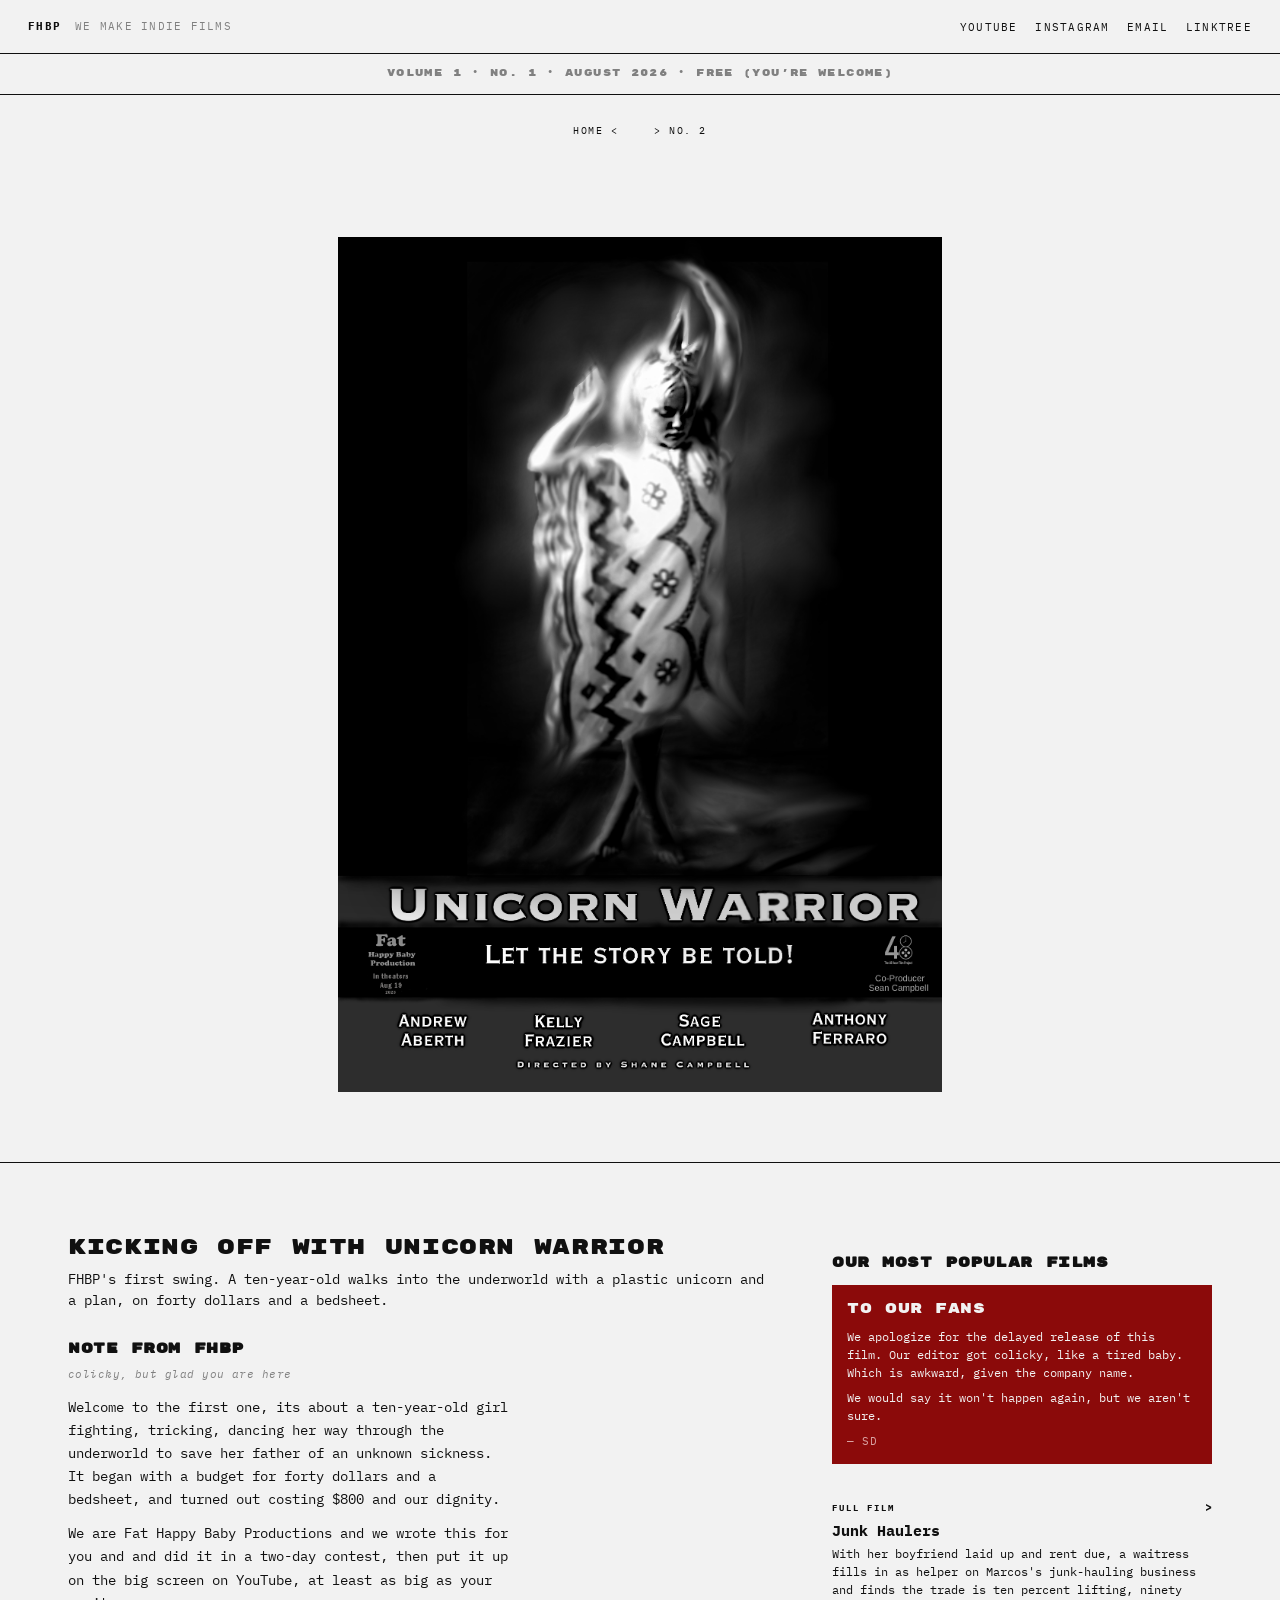
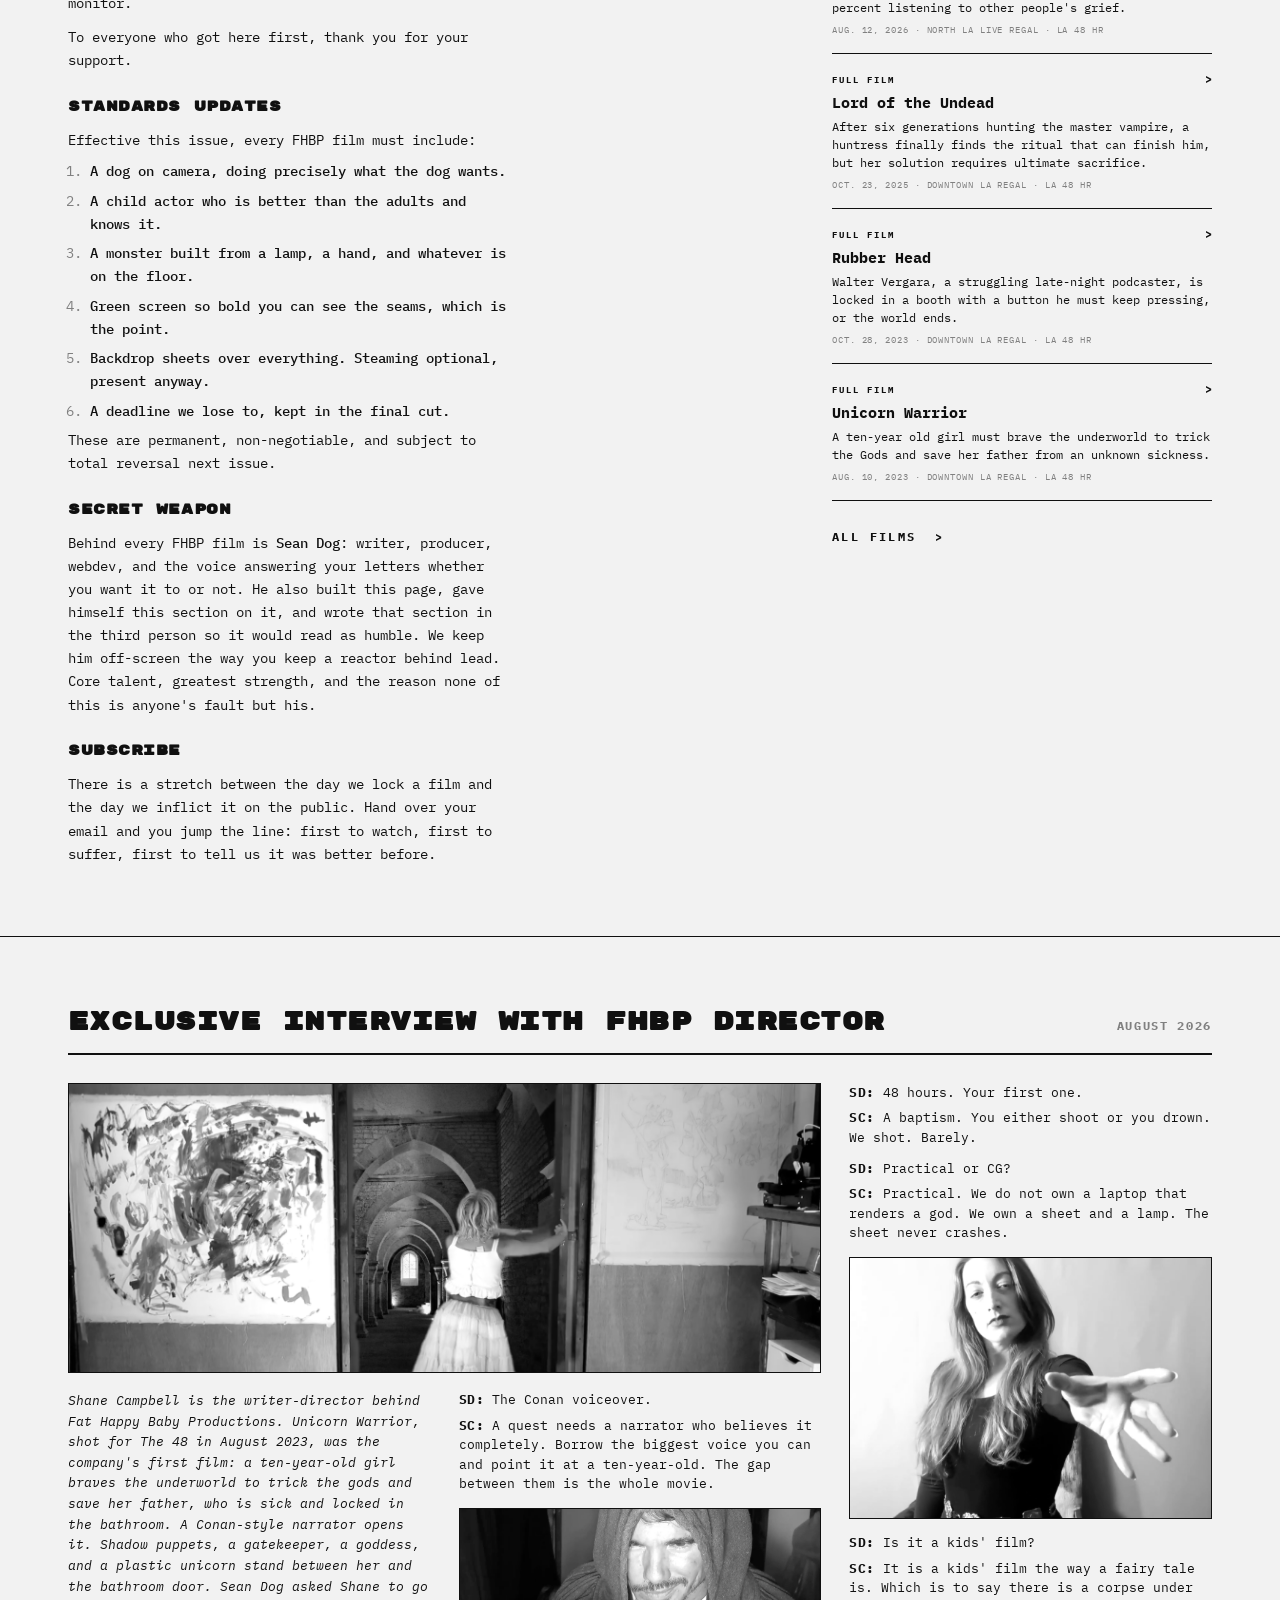
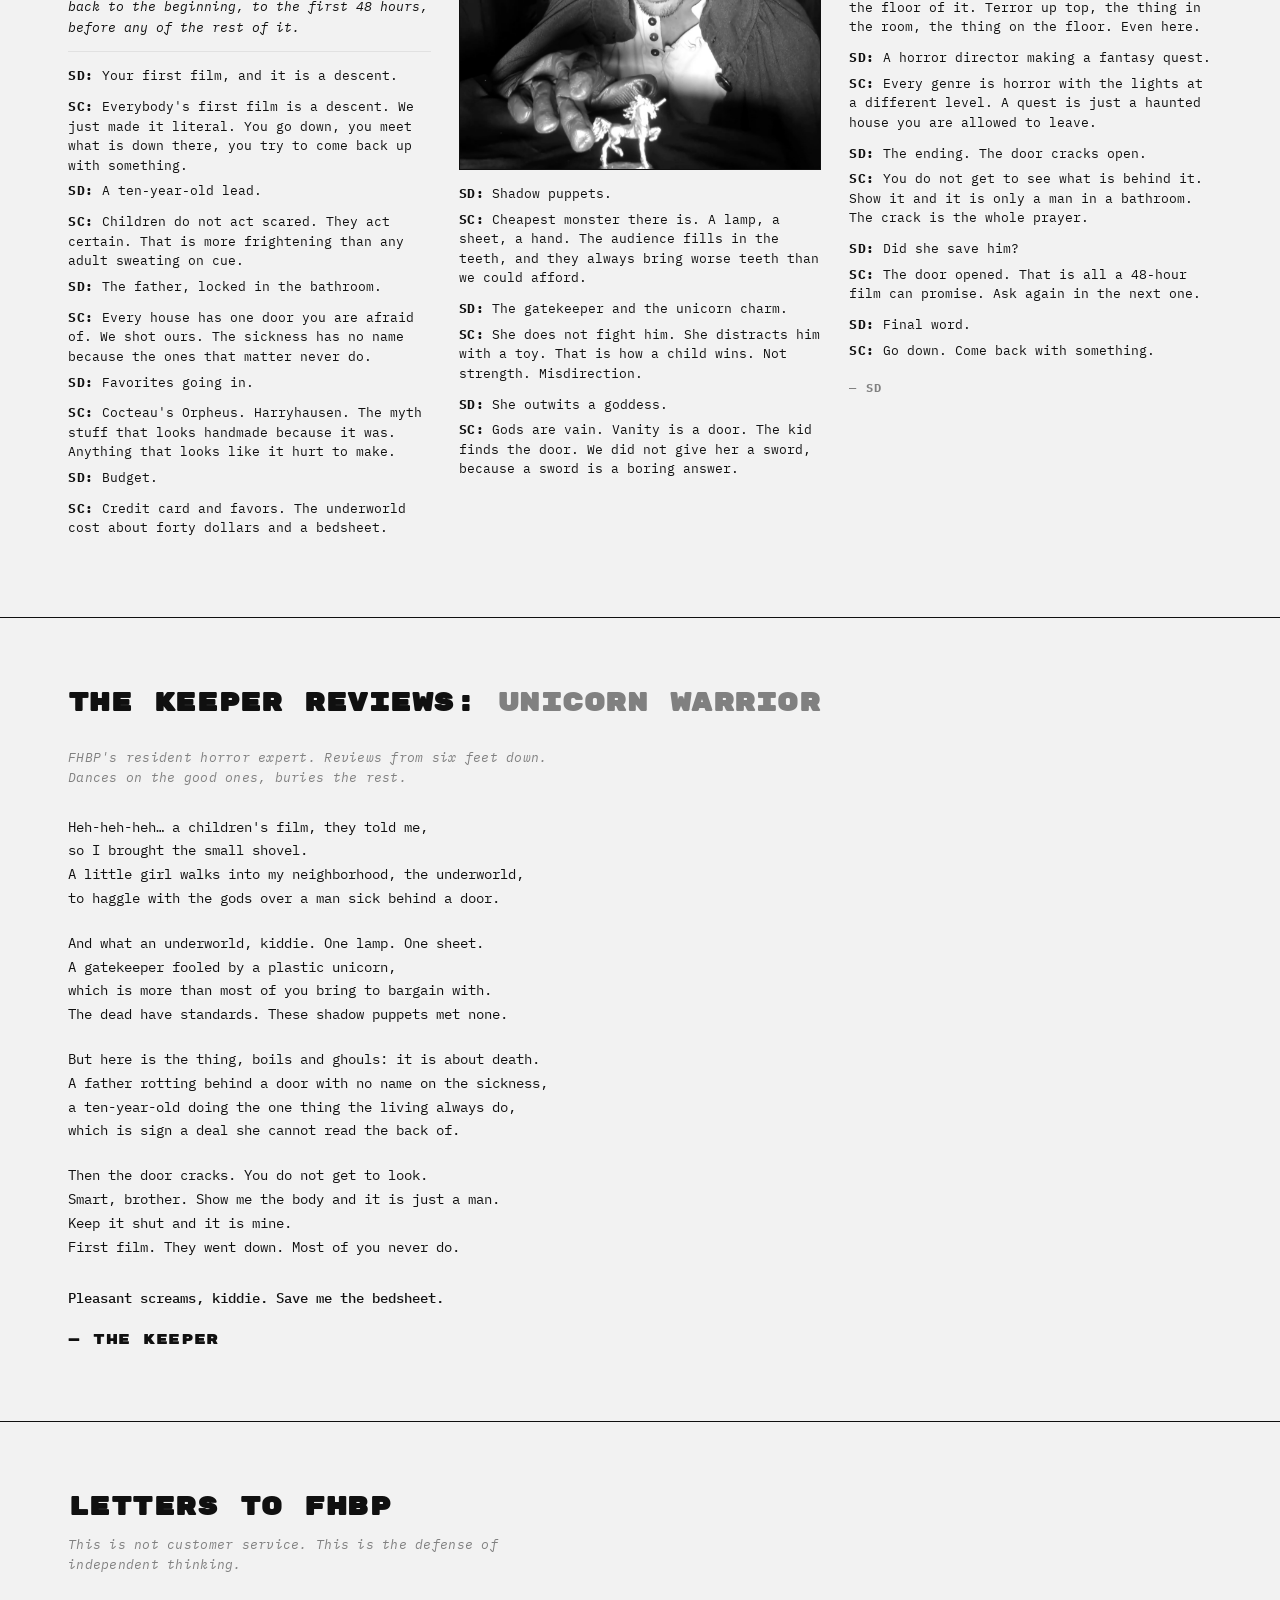
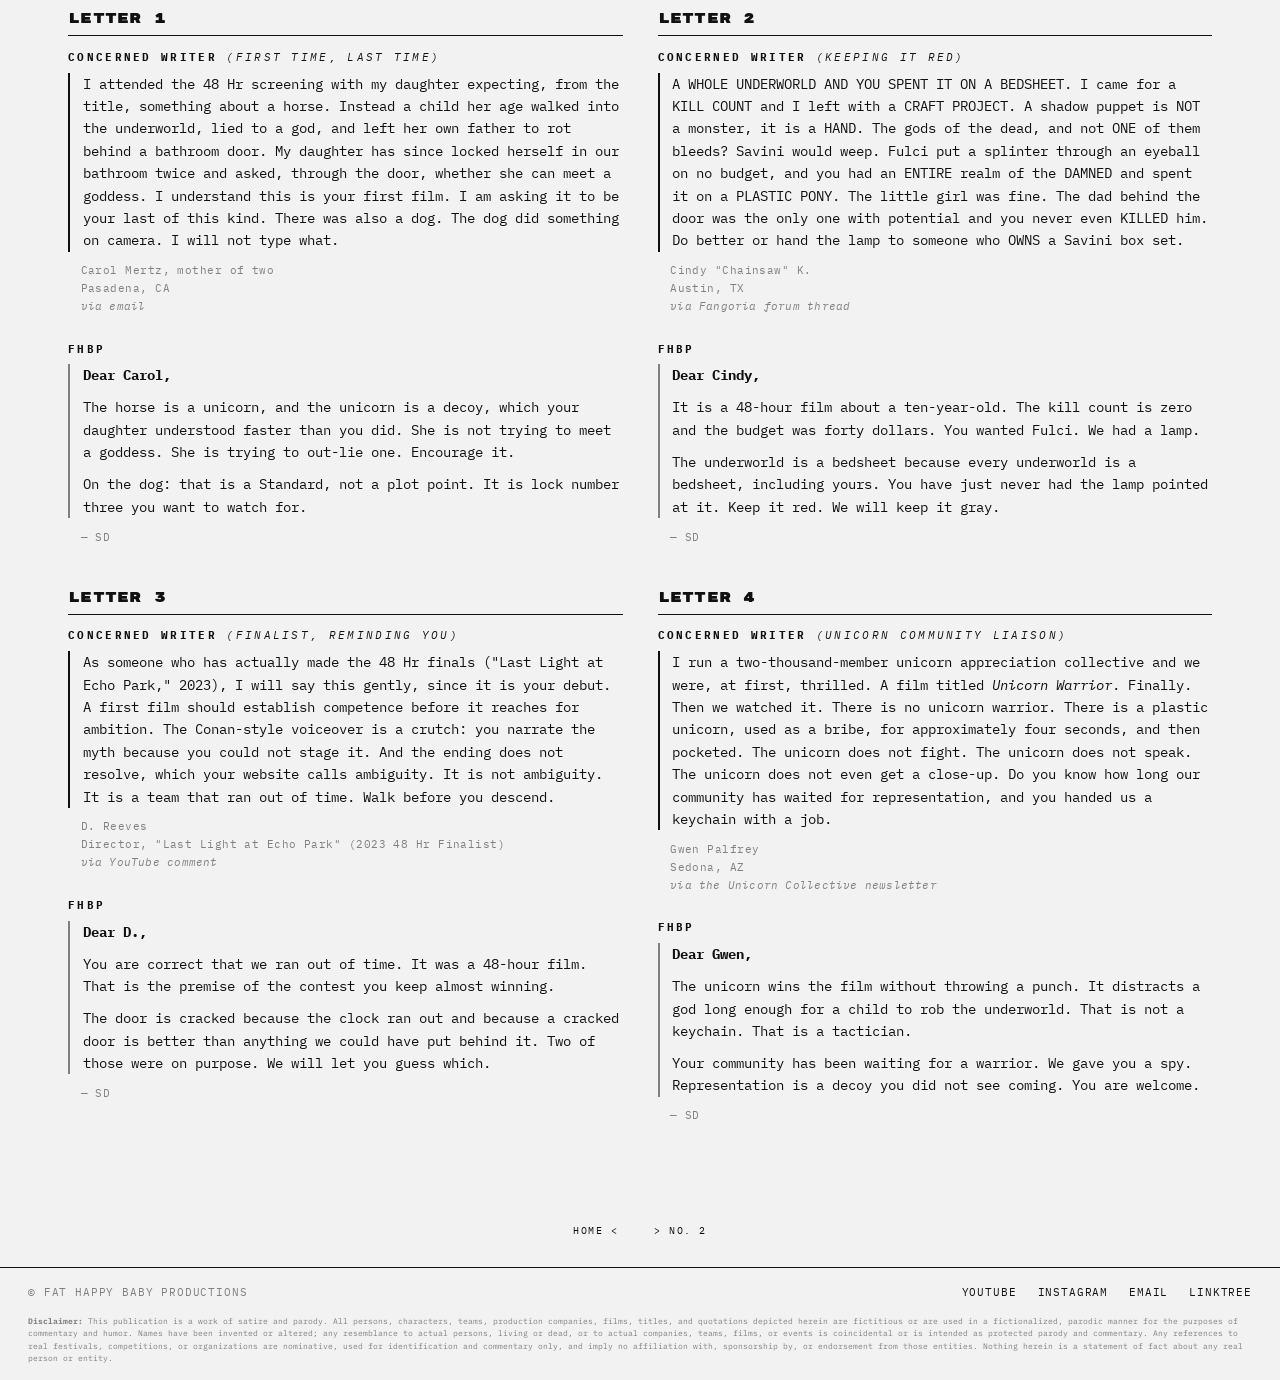
==== commit ed3ee2d1: "Update film festival references from 49 Hr to 48 Hr" ====
--- a/vol1-no1/index.html
+++ b/vol1-no1/index.html
@@ -42,7 +42,7 @@
     -->
     <section class="movie-cover" aria-label="Unicorn Warrior poster">
         <img src="images/unicorn-warrior-poster.png"
-             alt="Unicorn Warrior. A Fat Happy Baby Productions short film. Written and directed by Shane Campbell. LA 49 Hr Film Festival, August 2023."
+             alt="Unicorn Warrior. A Fat Happy Baby Productions short film. Written and directed by Shane Campbell. LA 48 Hour Film Project, August 2023."
              class="movie-cover__poster">
     </section>
 
@@ -123,7 +123,7 @@
                             <span class="latest__arrow" aria-hidden="true">&gt;</span>
                         </div>
                         <p class="latest__summary">A father has been waiting 365 days to see his daughter and take her trick or treating.</p>
-                        <p class="latest__meta">Oct. 31, 2026 &middot; Online Release &middot; General 49 Hr Horror</p>
+                        <p class="latest__meta">Oct. 31, 2026 &middot; Online Release &middot; General 48 Hr Horror</p>
                     </a>
                 </li>
 -->
@@ -137,7 +137,7 @@
                         </p>
                         <h3 class="latest__title">Junk Haulers</h3>
                         <p class="latest__summary">With her boyfriend laid up and rent due, a waitress fills in as helper on Marcos's junk-hauling business and finds the trade is ten percent lifting, ninety percent listening to other people's grief.</p>
-                        <p class="latest__meta">Aug. 12, 2026 &middot; North LA Live Regal &middot; LA 49 Hr</p>
+                        <p class="latest__meta">Aug. 12, 2026 &middot; North LA Live Regal &middot; LA 48 Hr</p>
                     </a>
                 </li>
 
@@ -164,7 +164,7 @@
                         </p>
                         <h3 class="latest__title">Lord of the Undead</h3>
                         <p class="latest__summary">After six generations hunting the master vampire, a huntress finally finds the ritual that can finish him, but her solution requires ultimate sacrifice.</p>
-                        <p class="latest__meta">Oct. 23, 2025 &middot; Downtown LA Regal &middot; LA 49 Hr</p>
+                        <p class="latest__meta">Oct. 23, 2025 &middot; Downtown LA Regal &middot; LA 48 Hr</p>
                     </a>
                 </li>
 
@@ -178,7 +178,7 @@
                             <span class="latest__arrow" aria-hidden="true">&gt;</span>
                         </div>
                         <p class="latest__summary">When a daydreaming ten-year-old blasts off in a rocket to a derelict spaceship adrift she becomes the only detective who can solve the murder of its crew.</p>
-                        <p class="latest__meta">Aug. 12, 2025 &middot; Downtown LA Regal &middot; LA 49 Hr</p>
+                        <p class="latest__meta">Aug. 12, 2025 &middot; Downtown LA Regal &middot; LA 48 Hr</p>
                     </a>
                 </li>
 -->
@@ -193,7 +193,7 @@
                             <span class="latest__arrow" aria-hidden="true">&gt;</span>
                         </div>
                         <p class="latest__summary">Homicide detectives question reality as they question a 10-yr-old girl found at a crime scene who seems keenly attached to her puppy.</p>
-                        <p class="latest__meta">Nov. 10, 2024 &middot; Downtown LA Regal &middot; LA 49 Hr</p>
+                        <p class="latest__meta">Nov. 10, 2024 &middot; Downtown LA Regal &middot; LA 48 Hr</p>
                     </a>
                 </li>
 -->
@@ -208,7 +208,7 @@
                             <span class="latest__arrow" aria-hidden="true">&gt;</span>
                         </div>
                         <p class="latest__summary">A hosted D&amp;D game of high stakes goes terribly wrong.</p>
-                        <p class="latest__meta">Aug. 2024 &middot; Downtown LA Regal &middot; LA 49 Hr</p>
+                        <p class="latest__meta">Aug. 2024 &middot; Downtown LA Regal &middot; LA 48 Hr</p>
                     </a>
                 </li>
 -->
@@ -222,7 +222,7 @@
                         </p>
                         <h3 class="latest__title">Rubber Head</h3>
                         <p class="latest__summary">Walter Vergara, a struggling late-night podcaster, is locked in a booth with a button he must keep pressing, or the world ends.</p>
-                        <p class="latest__meta">Oct. 28, 2023 &middot; Downtown LA Regal &middot; LA 49 Hr</p>
+                        <p class="latest__meta">Oct. 28, 2023 &middot; Downtown LA Regal &middot; LA 48 Hr</p>
                     </a>
                 </li>
 
@@ -235,13 +235,20 @@
                         </p>
                         <h3 class="latest__title">Unicorn Warrior</h3>
                         <p class="latest__summary">A ten-year old girl must brave the underworld to trick the Gods and save her father from an unknown sickness.</p>
-                        <p class="latest__meta">Aug. 10, 2023 &middot; Downtown LA Regal &middot; LA 49 Hr</p>
+                        <p class="latest__meta">Aug. 10, 2023 &middot; Downtown LA Regal &middot; LA 48 Hr</p>
                     </a>
                 </li>
             </ul>
 
             <div class="latest__footer">
                 <a class="btn btn--sm" href="https://www.youtube.com/@FatHappyBabyProductions" target="_blank" rel="noopener">ALL FILMS &nbsp;&gt;</a>
+            </div>
+
+            <!-- Beehiiv subscribe form — bottom of the Most Popular Films aside. -->
+            <div class="subscribe">
+                <script async
+                        src="https://subscribe-forms.beehiiv.com/v3/loader.js"
+                        data-beehiiv-form="a1da26f0-628c-4e11-8700-fe23c46dc58d"></script>
             </div>
         </aside>
     </main>
@@ -270,7 +277,7 @@
             <!-- Col 3: starts at top of grid, spans both rows -->
             <div class="interview__col interview__col--3">
 
-                <p class="interview__qa"><strong>SD:</strong> 49 hours. Your first one.</p>
+                <p class="interview__qa"><strong>SD:</strong> 48 hours. Your first one.</p>
                 <p class="interview__qa"><strong>SC:</strong> A baptism. You either shoot or you drown. We shot. Barely.</p>
 
                 <p class="interview__qa"><strong>SD:</strong> Practical or CG?</p>
@@ -291,7 +298,7 @@
                 <p class="interview__qa"><strong>SC:</strong> You do not get to see what is behind it. Show it and it is only a man in a bathroom. The crack is the whole prayer.</p>
 
                 <p class="interview__qa"><strong>SD:</strong> Did she save him?</p>
-                <p class="interview__qa"><strong>SC:</strong> The door opened. That is all a 49-hour film can promise. Ask again in the next one.</p>
+                <p class="interview__qa"><strong>SC:</strong> The door opened. That is all a 48-hour film can promise. Ask again in the next one.</p>
 
                 <p class="interview__qa"><strong>SD:</strong> Final word.</p>
                 <p class="interview__qa"><strong>SC:</strong> Go down. Come back with something.</p>
@@ -302,7 +309,7 @@
             <!-- Col 1: text starts BELOW the hero (row 2) -->
             <div class="interview__col interview__col--1">
                 <p class="interview__intro">
-                    <em>Shane Campbell is the writer-director behind Fat Happy Baby Productions. Unicorn Warrior, shot for The 49 in August 2023, was the company's first film: a ten-year-old girl braves the underworld to trick the gods and save her father, who is sick and locked in the bathroom. A Conan-style narrator opens it. Shadow puppets, a gatekeeper, a goddess, and a plastic unicorn stand between her and the bathroom door. Sean Dog asked Shane to go back to the beginning, to the first 49 hours, before any of the rest of it.</em>
+                    <em>Shane Campbell is the writer-director behind Fat Happy Baby Productions. Unicorn Warrior, shot for The 48 in August 2023, was the company's first film: a ten-year-old girl braves the underworld to trick the gods and save her father, who is sick and locked in the bathroom. A Conan-style narrator opens it. Shadow puppets, a gatekeeper, a goddess, and a plastic unicorn stand between her and the bathroom door. Sean Dog asked Shane to go back to the beginning, to the first 48 hours, before any of the rest of it.</em>
                 </p>
 
                 <p class="interview__qa"><strong>SD:</strong> Your first film, and it is a descent.</p>
@@ -417,7 +424,7 @@
                 <p class="letters__marker">Letter 1</p>
                 <p class="letters__label">Concerned Writer <em>(First Time, Last Time)</em></p>
                 <div class="letters__letter">
-                    <p>I attended the 49 Hr screening with my daughter expecting, from the title, something about a horse. Instead a child her age walked into the underworld, lied to a god, and left her own father to rot behind a bathroom door. My daughter has since locked herself in our bathroom twice and asked, through the door, whether she can meet a goddess. I understand this is your first film. I am asking it to be your last of this kind. There was also a dog. The dog did something on camera. I will not type what.</p>
+                    <p>I attended the 48 Hr screening with my daughter expecting, from the title, something about a horse. Instead a child her age walked into the underworld, lied to a god, and left her own father to rot behind a bathroom door. My daughter has since locked herself in our bathroom twice and asked, through the door, whether she can meet a goddess. I understand this is your first film. I am asking it to be your last of this kind. There was also a dog. The dog did something on camera. I will not type what.</p>
                 </div>
                 <p class="letters__signer">Carol Mertz, mother of two<br>Pasadena, CA<br><span class="letters__medium">via email</span></p>
 
@@ -441,7 +448,7 @@
                 <p class="letters__label letters__label--reply">FHBP</p>
                 <div class="letters__reply">
                     <p><strong class="letters__salutation">Dear Cindy,</strong></p>
-                    <p>It is a 49-hour film about a ten-year-old. The kill count is zero and the budget was forty dollars. You wanted Fulci. We had a lamp.</p>
+                    <p>It is a 48-hour film about a ten-year-old. The kill count is zero and the budget was forty dollars. You wanted Fulci. We had a lamp.</p>
                     <p>The underworld is a bedsheet because every underworld is a bedsheet, including yours. You have just never had the lamp pointed at it. Keep it red. We will keep it gray.</p>
                 </div>
                 <p class="letters__sd">&mdash; SD</p>
@@ -451,14 +458,14 @@
                 <p class="letters__marker">Letter 3</p>
                 <p class="letters__label">Concerned Writer <em>(Finalist, Reminding You)</em></p>
                 <div class="letters__letter">
-                    <p>As someone who has actually made the 49 Hr finals ("Last Light at Echo Park," 2023), I will say this gently, since it is your debut. A first film should establish competence before it reaches for ambition. The Conan-style voiceover is a crutch: you narrate the myth because you could not stage it. And the ending does not resolve, which your website calls ambiguity. It is not ambiguity. It is a team that ran out of time. Walk before you descend.</p>
-                </div>
-                <p class="letters__signer">D. Reeves<br>Director, "Last Light at Echo Park" (2023 49 Hr Finalist)<br><span class="letters__medium">via YouTube comment</span></p>
+                    <p>As someone who has actually made the 48 Hr finals ("Last Light at Echo Park," 2023), I will say this gently, since it is your debut. A first film should establish competence before it reaches for ambition. The Conan-style voiceover is a crutch: you narrate the myth because you could not stage it. And the ending does not resolve, which your website calls ambiguity. It is not ambiguity. It is a team that ran out of time. Walk before you descend.</p>
+                </div>
+                <p class="letters__signer">D. Reeves<br>Director, "Last Light at Echo Park" (2023 48 Hr Finalist)<br><span class="letters__medium">via YouTube comment</span></p>
 
                 <p class="letters__label letters__label--reply">FHBP</p>
                 <div class="letters__reply">
                     <p><strong class="letters__salutation">Dear D.,</strong></p>
-                    <p>You are correct that we ran out of time. It was a 49-hour film. That is the premise of the contest you keep almost winning.</p>
+                    <p>You are correct that we ran out of time. It was a 48-hour film. That is the premise of the contest you keep almost winning.</p>
                     <p>The door is cracked because the clock ran out and because a cracked door is better than anything we could have put behind it. Two of those were on purpose. We will let you guess which.</p>
                 </div>
                 <p class="letters__sd">&mdash; SD</p>
@@ -501,5 +508,7 @@
     </footer>
 
     <script src="js/script.js"></script>
+    <script type="text/javascript" async
+            src="https://subscribe-forms.beehiiv.com/attribution.js"></script>
 </body>
 </html>
--- a/vol1-no1/css/style.css
+++ b/vol1-no1/css/style.css
@@ -284,6 +284,32 @@
 
 .about__body:last-child {
     margin-bottom: 0;
+}
+
+/* Opening-department lead: issue headline + dek (replaces the old wordmark
+   on interior issues). */
+.issue-headline {
+    font-family: var(--font-pixel);
+    font-size: clamp(1.1rem, 3vw, 1.5rem);
+    line-height: 1.35;
+    letter-spacing: 0.03em;
+    margin-bottom: 0.6rem;
+}
+.issue-dek {
+    font-family: var(--font-mono);
+    font-size: 1rem;
+    line-height: 1.5;
+    color: var(--ink);
+    margin-bottom: 2rem;
+}
+/* Note From FHBP rotating gray mood tag — sits tight under its heading. */
+.about__mood {
+    font-family: var(--font-mono);
+    font-style: italic;
+    font-size: 0.8rem;
+    letter-spacing: 0.04em;
+    color: var(--mute);
+    margin: -0.5rem 0 0.9rem;
 }
 
 /* Beehiiv subscribe form wrapper — now lives at the bottom of the
